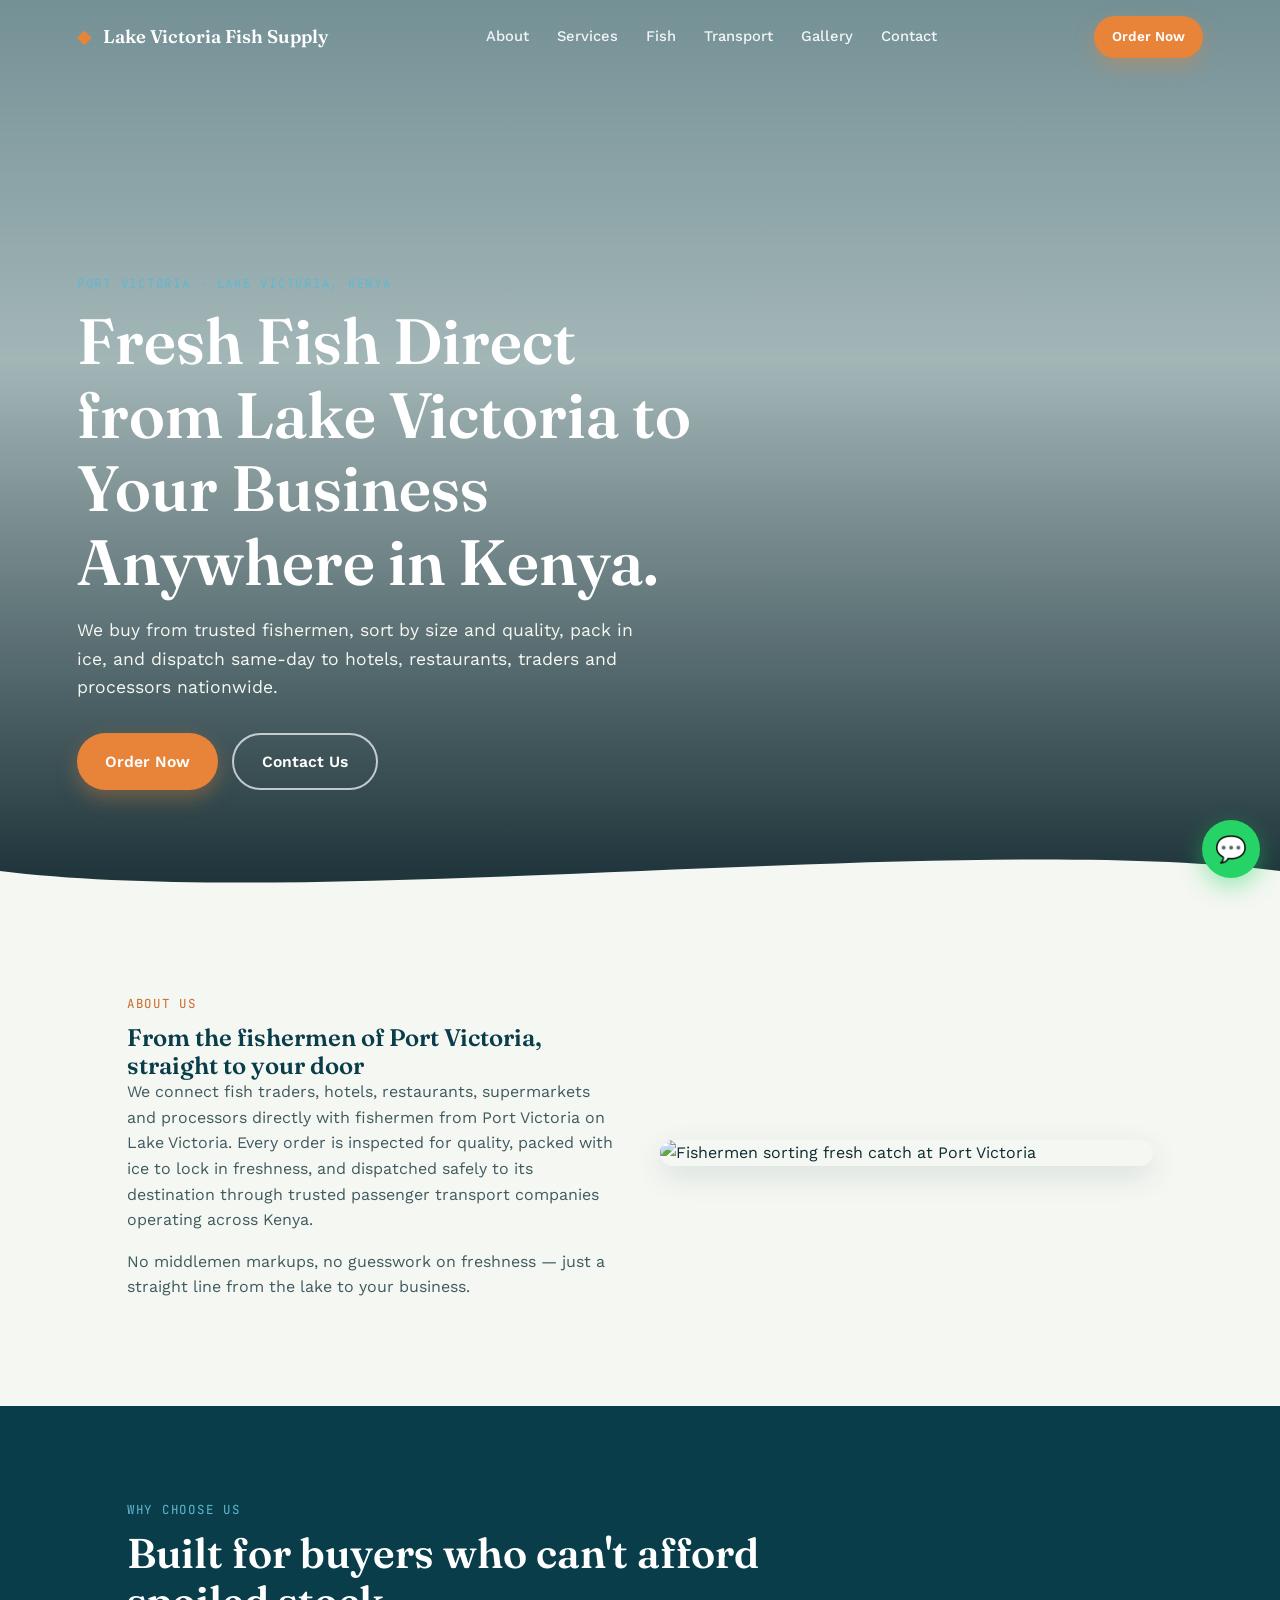
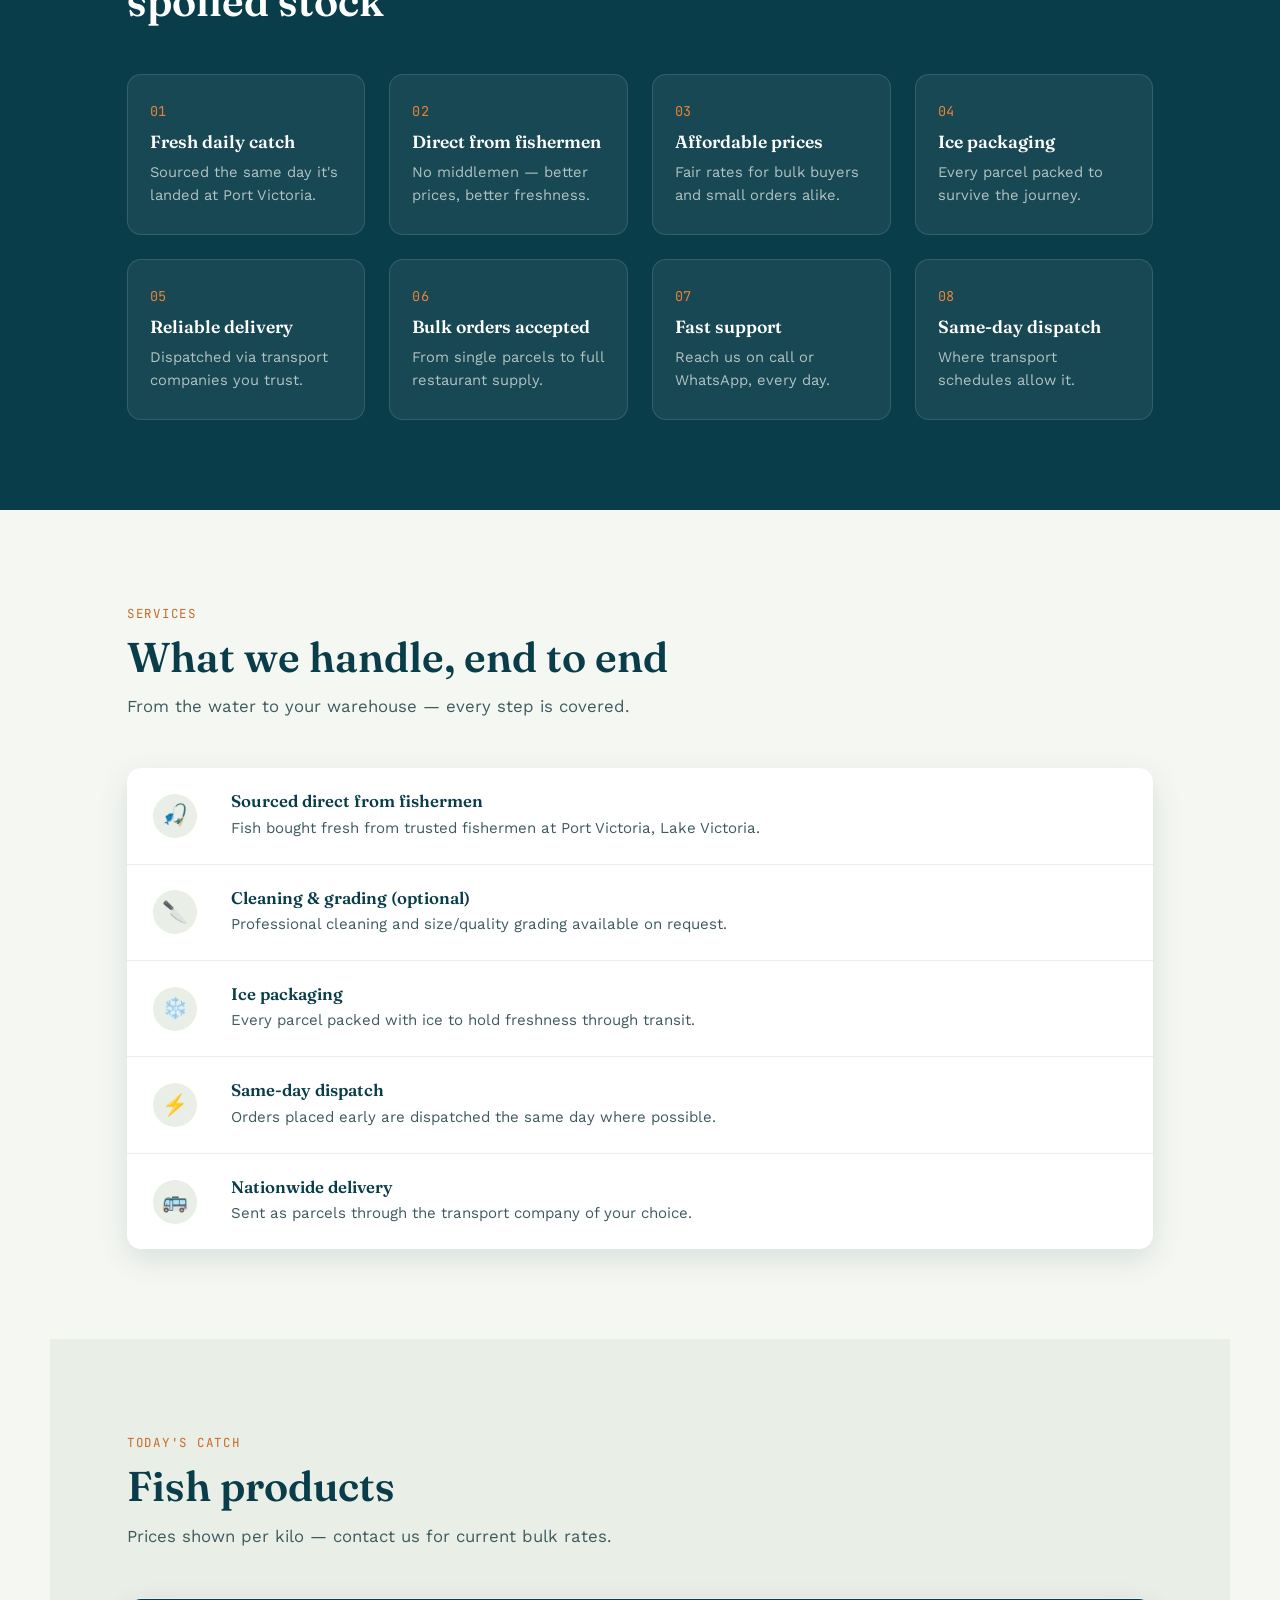
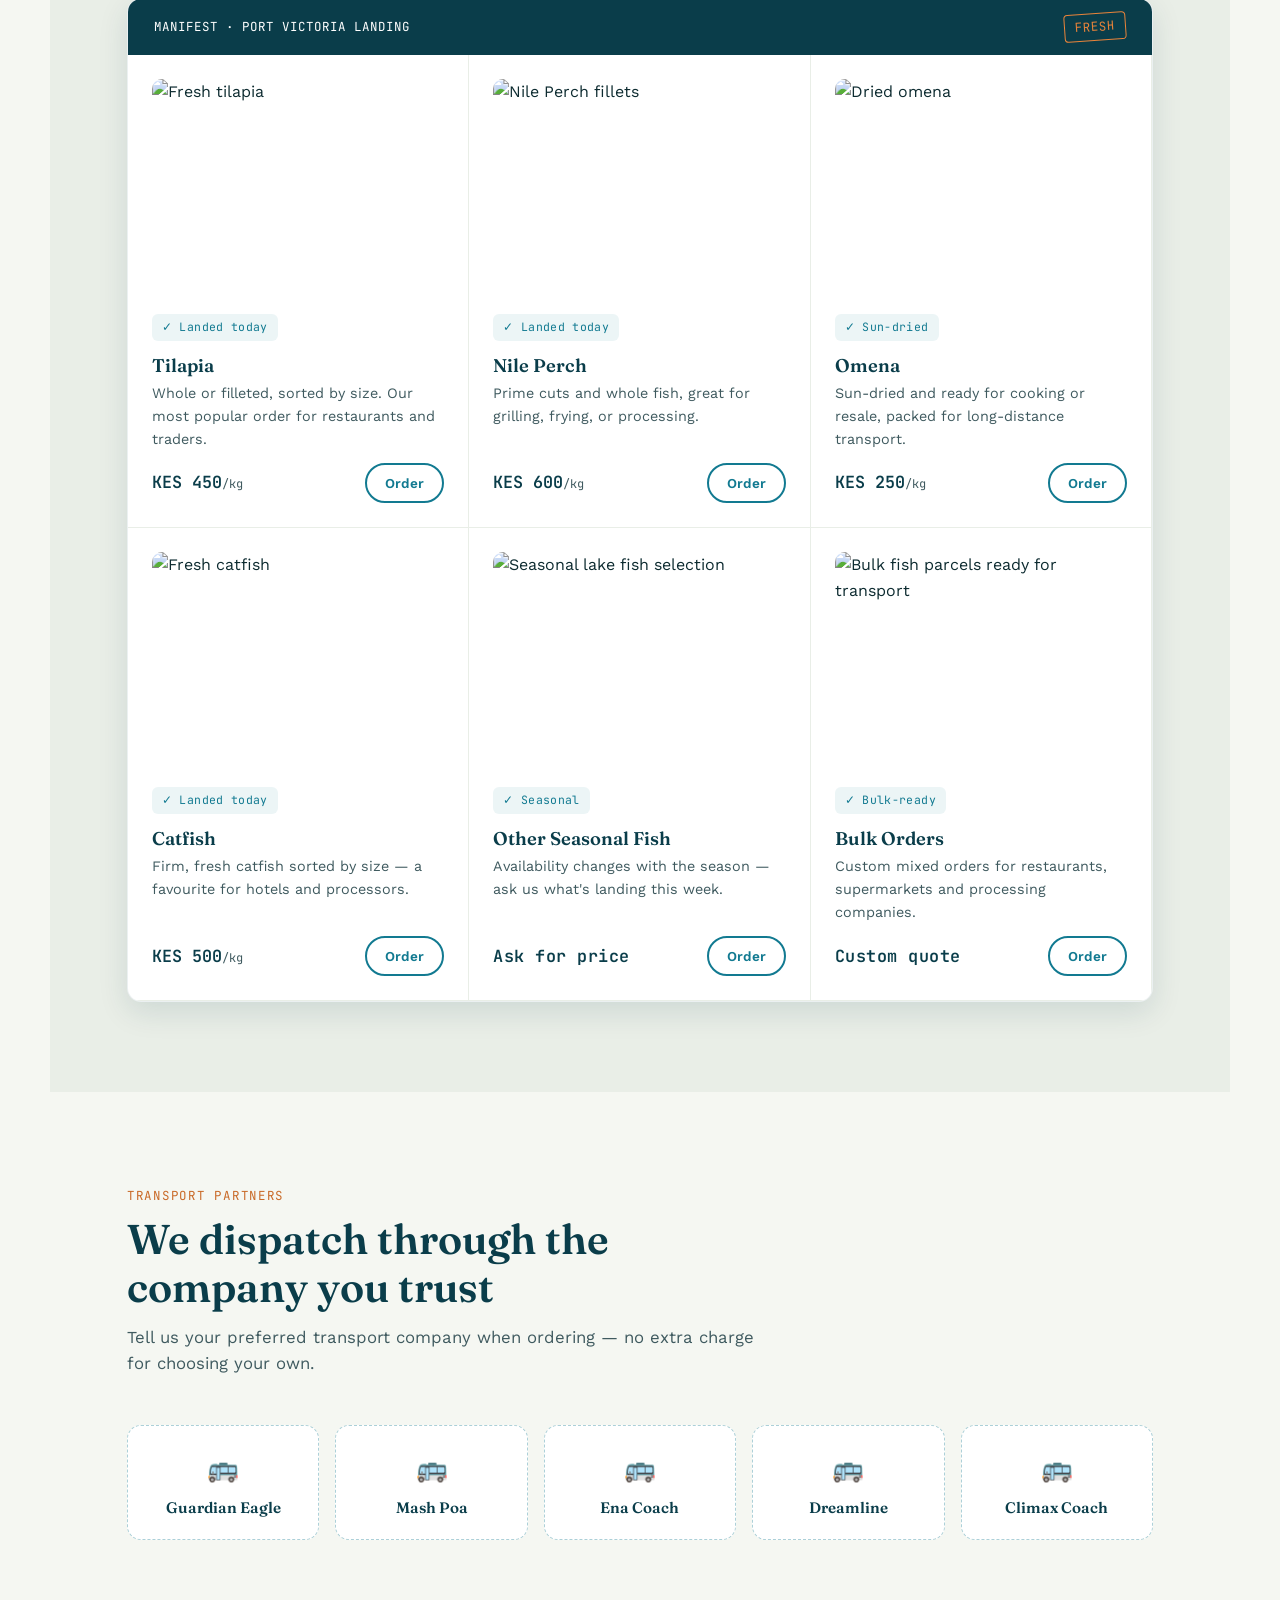
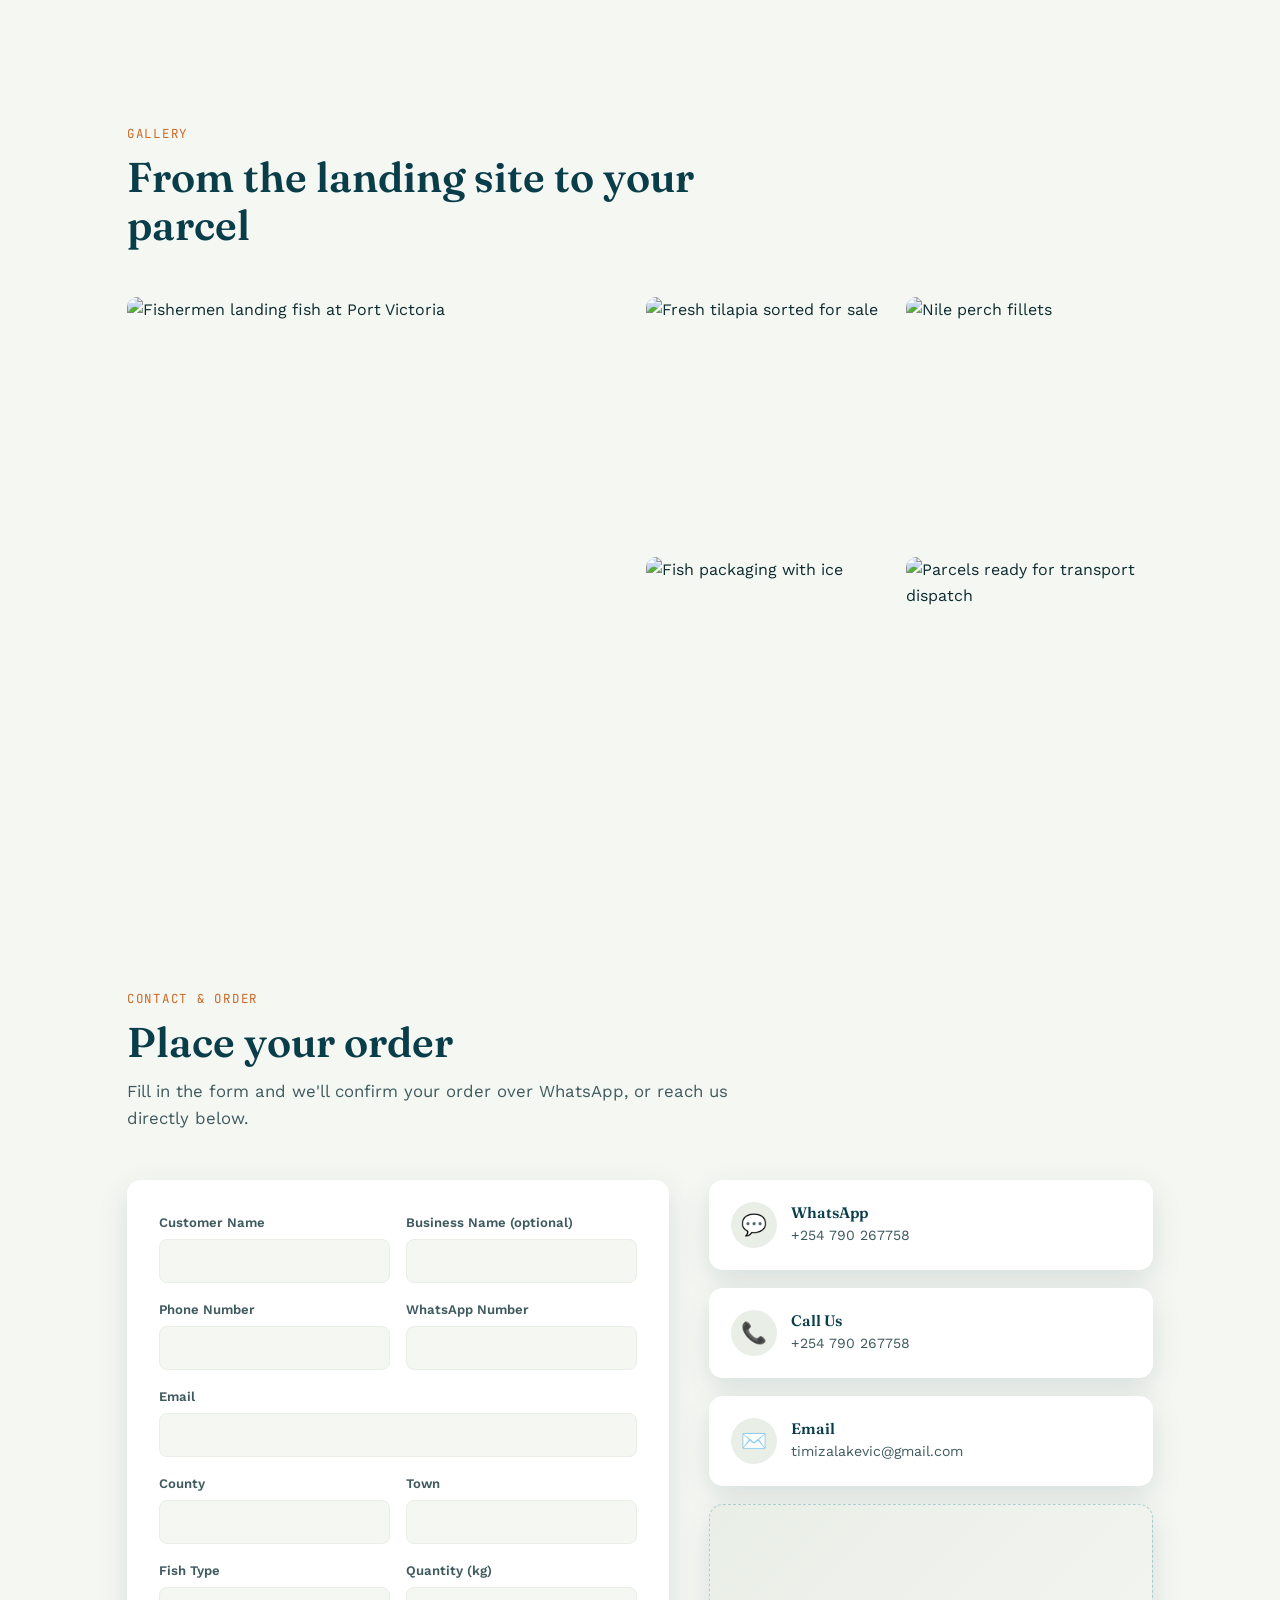
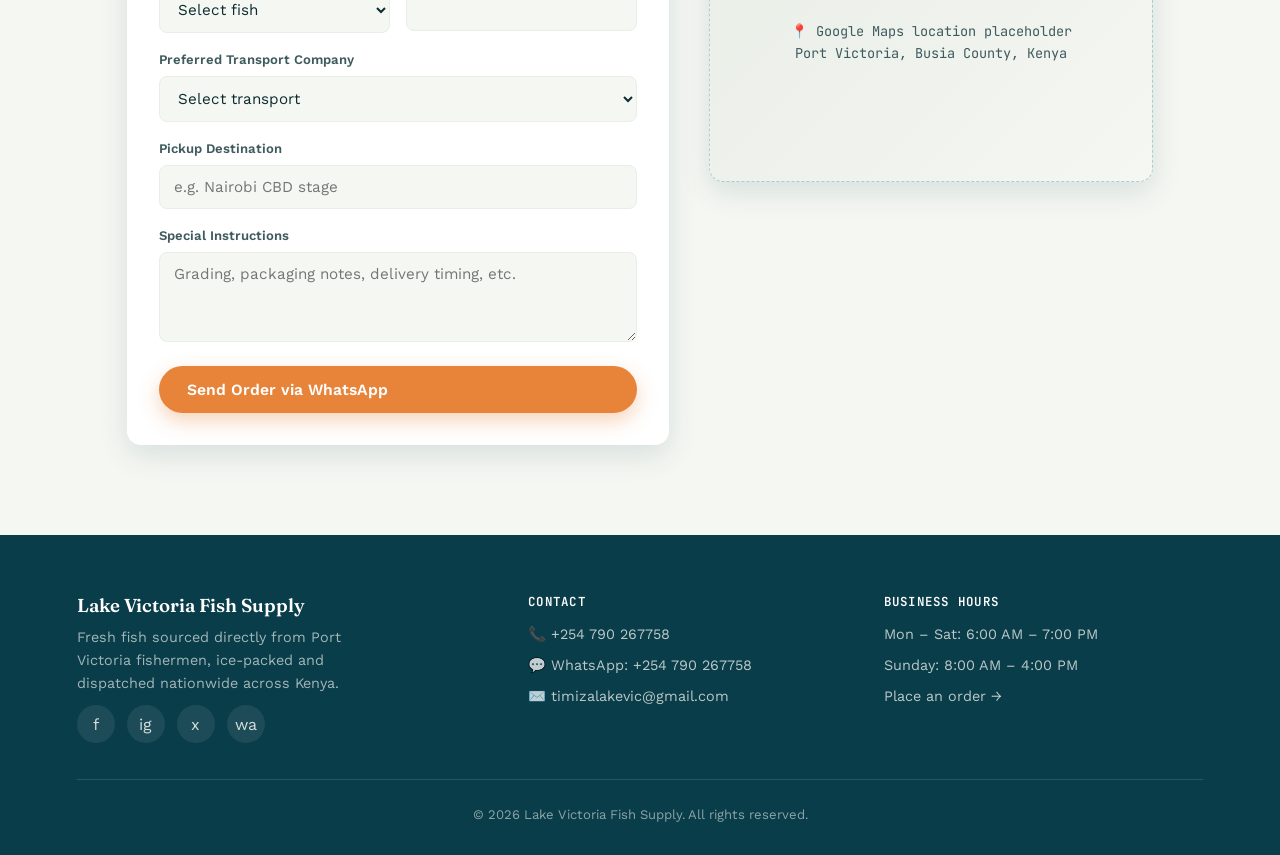
==== index.html @ f2a5a328 "Add files via upload" ====
<!DOCTYPE html>
<html lang="en">
<head>
<meta charset="UTF-8">
<meta name="viewport" content="width=device-width, initial-scale=1.0">
<title>Lake Victoria Fish Supply — Fresh Fish Delivered Nationwide, Kenya</title>
<meta name="description" content="Fresh fish sourced directly from fishermen in Port Victoria, Lake Victoria. Ice-packed and dispatched nationwide across Kenya for hotels, restaurants, traders and bulk buyers.">
<link rel="preconnect" href="https://fonts.googleapis.com">
<link href="https://fonts.googleapis.com/css2?family=Fraunces:opsz,wght@9..144,500;9..144,600;9..144,700&family=Work+Sans:wght@400;500;600&family=JetBrains+Mono:wght@400;500&display=swap" rel="stylesheet">
<link rel="stylesheet" href="style.css">
</head>
<body>

<!-- ================= NAV ================= -->
<nav class="nav">
  <a href="#home" class="nav-brand"><span class="dot">◆</span>&nbsp;Lake Victoria Fish Supply</a>
  <div class="nav-links">
    <a href="#about">About</a>
    <a href="#services">Services</a>
    <a href="#products">Fish</a>
    <a href="#transport">Transport</a>
    <a href="#gallery">Gallery</a>
    <a href="#contact">Contact</a>
  </div>
  <a href="#contact" class="btn btn-primary btn-sm nav-cta">Order Now</a>
  <button class="nav-toggle" aria-label="Open menu">☰</button>
</nav>

<div class="mobile-menu">
  <button class="close-btn" aria-label="Close menu">×</button>
  <a href="#about">About</a>
  <a href="#services">Services</a>
  <a href="#products">Fish</a>
  <a href="#transport">Transport</a>
  <a href="#gallery">Gallery</a>
  <a href="#contact">Contact</a>
</div>

<!-- ================= HERO ================= -->
<header class="hero" id="home">
  <div class="hero-bg"></div>
  <div class="hero-overlay"></div>
  <div class="hero-content">
    <span class="eyebrow">Port Victoria · Lake Victoria, Kenya</span>
    <h1>Fresh Fish Direct from Lake Victoria to Your Business Anywhere in Kenya.</h1>
    <p class="sub">We buy from trusted fishermen, sort by size and quality, pack in ice, and dispatch same-day to hotels, restaurants, traders and processors nationwide.</p>
    <div class="hero-actions">
      <a href="#contact" class="btn btn-primary">Order Now</a>
      <a href="#contact" class="btn btn-ghost">Contact Us</a>
    </div>
  </div>
  <div class="wave-divider">
    <svg viewBox="0 0 1200 60" preserveAspectRatio="none"><path d="M0,30 C300,70 900,-10 1200,30 L1200,60 L0,60 Z" fill="#f5f7f2"></path></svg>
  </div>
</header>

<!-- ================= ABOUT ================= -->
<section class="section reveal" id="about">
  <div class="about-grid">
    <div>
      <span class="eyebrow">About Us</span>
      <h2>From the fishermen of Port Victoria, straight to your door</h2>
      <div class="about-copy">
        <p>We connect fish traders, hotels, restaurants, supermarkets and processors directly with fishermen from Port Victoria on Lake Victoria. Every order is inspected for quality, packed with ice to lock in freshness, and dispatched safely to its destination through trusted passenger transport companies operating across Kenya.</p>
        <p>No middlemen markups, no guesswork on freshness — just a straight line from the lake to your business.</p>
      </div>
    </div>
    <img src="https://images.unsplash.com/photo-1516734212186-a967f81ad0d7?auto=format&fit=crop&w=900&q=70" alt="Fishermen sorting fresh catch at Port Victoria">
  </div>
</section>

<!-- ================= WHY CHOOSE US ================= -->
<section class="why-band">
  <div class="section reveal">
    <div class="section-head">
      <span class="eyebrow" style="color:#5fb8d1">Why Choose Us</span>
      <h2>Built for buyers who can't afford spoiled stock</h2>
    </div>
    <div class="why-grid">
      <div class="why-card"><span class="num mono">01</span><h3>Fresh daily catch</h3><p>Sourced the same day it's landed at Port Victoria.</p></div>
      <div class="why-card"><span class="num mono">02</span><h3>Direct from fishermen</h3><p>No middlemen — better prices, better freshness.</p></div>
      <div class="why-card"><span class="num mono">03</span><h3>Affordable prices</h3><p>Fair rates for bulk buyers and small orders alike.</p></div>
      <div class="why-card"><span class="num mono">04</span><h3>Ice packaging</h3><p>Every parcel packed to survive the journey.</p></div>
      <div class="why-card"><span class="num mono">05</span><h3>Reliable delivery</h3><p>Dispatched via transport companies you trust.</p></div>
      <div class="why-card"><span class="num mono">06</span><h3>Bulk orders accepted</h3><p>From single parcels to full restaurant supply.</p></div>
      <div class="why-card"><span class="num mono">07</span><h3>Fast support</h3><p>Reach us on call or WhatsApp, every day.</p></div>
      <div class="why-card"><span class="num mono">08</span><h3>Same-day dispatch</h3><p>Where transport schedules allow it.</p></div>
    </div>
  </div>
</section>

<!-- ================= SERVICES ================= -->
<section class="section reveal" id="services">
  <div class="section-head">
    <span class="eyebrow">Services</span>
    <h2>What we handle, end to end</h2>
    <p>From the water to your warehouse — every step is covered.</p>
  </div>
  <div class="services-list">
    <div class="service-row"><div class="icon">🎣</div><div><h3>Sourced direct from fishermen</h3><p>Fish bought fresh from trusted fishermen at Port Victoria, Lake Victoria.</p></div></div>
    <div class="service-row"><div class="icon">🔪</div><div><h3>Cleaning &amp; grading (optional)</h3><p>Professional cleaning and size/quality grading available on request.</p></div></div>
    <div class="service-row"><div class="icon">❄️</div><div><h3>Ice packaging</h3><p>Every parcel packed with ice to hold freshness through transit.</p></div></div>
    <div class="service-row"><div class="icon">⚡</div><div><h3>Same-day dispatch</h3><p>Orders placed early are dispatched the same day where possible.</p></div></div>
    <div class="service-row"><div class="icon">🚌</div><div><h3>Nationwide delivery</h3><p>Sent as parcels through the transport company of your choice.</p></div></div>
  </div>
</section>

<!-- ================= PRODUCTS / MANIFEST ================= -->
<section class="section manifest reveal" id="products">
  <div class="section-head">
    <span class="eyebrow">Today's Catch</span>
    <h2>Fish products</h2>
    <p>Prices shown per kilo — contact us for current bulk rates.</p>
  </div>
  <div class="manifest-board">
    <div class="manifest-strip">
      <span>Manifest · Port Victoria Landing</span>
      <span class="stamp">FRESH</span>
    </div>
    <div class="product-grid">

      <div class="product-card">
        <img class="thumb" src="https://images.unsplash.com/photo-1571550649041-b6dd97f95dd6?auto=format&fit=crop&w=500&q=70" alt="Fresh tilapia">
        <span class="fresh-tag mono">✓ Landed today</span>
        <h3>Tilapia</h3>
        <p class="desc">Whole or filleted, sorted by size. Our most popular order for restaurants and traders.</p>
        <div class="price-row">
          <span class="price">KES 450<span>/kg</span></span>
          <button class="btn btn-outline btn-sm" data-order="Tilapia">Order</button>
        </div>
      </div>

      <div class="product-card">
        <img class="thumb" src="https://images.unsplash.com/photo-1544943910-4c1dc44aab44?auto=format&fit=crop&w=500&q=70" alt="Nile Perch fillets">
        <span class="fresh-tag mono">✓ Landed today</span>
        <h3>Nile Perch</h3>
        <p class="desc">Prime cuts and whole fish, great for grilling, frying, or processing.</p>
        <div class="price-row">
          <span class="price">KES 600<span>/kg</span></span>
          <button class="btn btn-outline btn-sm" data-order="Nile Perch">Order</button>
        </div>
      </div>

      <div class="product-card">
        <img class="thumb" src="https://images.unsplash.com/photo-1524704796725-9fc3044a58b2?auto=format&fit=crop&w=500&q=70" alt="Dried omena">
        <span class="fresh-tag mono">✓ Sun-dried</span>
        <h3>Omena</h3>
        <p class="desc">Sun-dried and ready for cooking or resale, packed for long-distance transport.</p>
        <div class="price-row">
          <span class="price">KES 250<span>/kg</span></span>
          <button class="btn btn-outline btn-sm" data-order="Omena">Order</button>
        </div>
      </div>

      <div class="product-card">
        <img class="thumb" src="https://images.unsplash.com/photo-1544551763-46a013bb70d5?auto=format&fit=crop&w=500&q=70" alt="Fresh catfish">
        <span class="fresh-tag mono">✓ Landed today</span>
        <h3>Catfish</h3>
        <p class="desc">Firm, fresh catfish sorted by size — a favourite for hotels and processors.</p>
        <div class="price-row">
          <span class="price">KES 500<span>/kg</span></span>
          <button class="btn btn-outline btn-sm" data-order="Catfish">Order</button>
        </div>
      </div>

      <div class="product-card">
        <img class="thumb" src="https://images.unsplash.com/photo-1535140728325-a4d3707eee94?auto=format&fit=crop&w=500&q=70" alt="Seasonal lake fish selection">
        <span class="fresh-tag mono">✓ Seasonal</span>
        <h3>Other Seasonal Fish</h3>
        <p class="desc">Availability changes with the season — ask us what's landing this week.</p>
        <div class="price-row">
          <span class="price mono">Ask for price</span>
          <button class="btn btn-outline btn-sm" data-order="Seasonal Fish">Order</button>
        </div>
      </div>

      <div class="product-card">
        <img class="thumb" src="https://images.unsplash.com/photo-1519708227418-c8fd9a32b7a2?auto=format&fit=crop&w=500&q=70" alt="Bulk fish parcels ready for transport">
        <span class="fresh-tag mono">✓ Bulk-ready</span>
        <h3>Bulk Orders</h3>
        <p class="desc">Custom mixed orders for restaurants, supermarkets and processing companies.</p>
        <div class="price-row">
          <span class="price mono">Custom quote</span>
          <button class="btn btn-outline btn-sm" data-order="Bulk Order">Order</button>
        </div>
      </div>

    </div>
  </div>
</section>

<!-- ================= TRANSPORT PARTNERS ================= -->
<section class="section reveal" id="transport">
  <div class="section-head">
    <span class="eyebrow">Transport Partners</span>
    <h2>We dispatch through the company you trust</h2>
    <p>Tell us your preferred transport company when ordering — no extra charge for choosing your own.</p>
  </div>
  <div class="transport-grid">
    <div class="transport-card"><div class="icon">🚌</div><h4>Guardian Eagle</h4></div>
    <div class="transport-card"><div class="icon">🚌</div><h4>Mash Poa</h4></div>
    <div class="transport-card"><div class="icon">🚌</div><h4>Ena Coach</h4></div>
    <div class="transport-card"><div class="icon">🚌</div><h4>Dreamline</h4></div>
    <div class="transport-card"><div class="icon">🚌</div><h4>Climax Coach</h4></div>
  </div>
</section>

<!-- ================= GALLERY ================= -->
<section class="section reveal" id="gallery">
  <div class="section-head">
    <span class="eyebrow">Gallery</span>
    <h2>From the landing site to your parcel</h2>
  </div>
  <div class="gallery-grid">
    <a href="https://images.unsplash.com/photo-1516734212186-a967f81ad0d7?auto=format&fit=crop&w=1000&q=70" target="_blank" rel="noopener"><img src="https://images.unsplash.com/photo-1516734212186-a967f81ad0d7?auto=format&fit=crop&w=700&q=70" alt="Fishermen landing fish at Port Victoria"></a>
    <a href="https://images.unsplash.com/photo-1571550649041-b6dd97f95dd6?auto=format&fit=crop&w=700&q=70" target="_blank" rel="noopener"><img src="https://images.unsplash.com/photo-1571550649041-b6dd97f95dd6?auto=format&fit=crop&w=500&q=70" alt="Fresh tilapia sorted for sale"></a>
    <a href="https://images.unsplash.com/photo-1544943910-4c1dc44aab44?auto=format&fit=crop&w=700&q=70" target="_blank" rel="noopener"><img src="https://images.unsplash.com/photo-1544943910-4c1dc44aab44?auto=format&fit=crop&w=500&q=70" alt="Nile perch fillets"></a>
    <a href="https://images.unsplash.com/photo-1580554530778-ca36943938b2?auto=format&fit=crop&w=700&q=70" target="_blank" rel="noopener"><img src="https://images.unsplash.com/photo-1580554530778-ca36943938b2?auto=format&fit=crop&w=500&q=70" alt="Fish packaging with ice"></a>
    <a href="https://images.unsplash.com/photo-1519708227418-c8fd9a32b7a2?auto=format&fit=crop&w=700&q=70" target="_blank" rel="noopener"><img src="https://images.unsplash.com/photo-1519708227418-c8fd9a32b7a2?auto=format&fit=crop&w=500&q=70" alt="Parcels ready for transport dispatch"></a>
  </div>
</section>

<!-- ================= CONTACT & ORDER ================= -->
<section class="section reveal" id="contact">
  <div class="section-head">
    <span class="eyebrow">Contact &amp; Order</span>
    <h2>Place your order</h2>
    <p>Fill in the form and we'll confirm your order over WhatsApp, or reach us directly below.</p>
  </div>
  <div class="contact-wrap">

    <form class="order-form" id="orderForm">
      <div class="form-row two">
        <div><label for="customerName">Customer Name</label><input type="text" id="customerName" name="customerName" required></div>
        <div><label for="businessName">Business Name (optional)</label><input type="text" id="businessName" name="businessName"></div>
      </div>
      <div class="form-row two">
        <div><label for="phone">Phone Number</label><input type="tel" id="phone" name="phone" required></div>
        <div><label for="whatsapp">WhatsApp Number</label><input type="tel" id="whatsapp" name="whatsapp"></div>
      </div>
      <div><label for="email">Email</label><input type="email" id="email" name="email"></div>
      <div class="form-row two">
        <div><label for="county">County</label><input type="text" id="county" name="county" required></div>
        <div><label for="town">Town</label><input type="text" id="town" name="town" required></div>
      </div>
      <div class="form-row two">
        <div>
          <label for="fishType">Fish Type</label>
          <select id="fishType" name="fishType" required>
            <option value="">Select fish</option>
            <option>Tilapia</option>
            <option>Nile Perch</option>
            <option>Omena</option>
            <option>Catfish</option>
            <option>Seasonal Fish</option>
            <option>Bulk Order</option>
          </select>
        </div>
        <div><label for="quantity">Quantity (kg)</label><input type="number" id="quantity" name="quantity" min="1" required></div>
      </div>
      <div>
        <label for="transport">Preferred Transport Company</label>
        <select id="transport" name="transport">
          <option value="">Select transport</option>
          <option>Guardian Eagle</option>
          <option>Mash Poa</option>
          <option>Ena Coach</option>
          <option>Dreamline</option>
          <option>Climax Coach</option>
          <option>Other / I'll advise</option>
        </select>
      </div>
      <div><label for="pickup">Pickup Destination</label><input type="text" id="pickup" name="pickup" placeholder="e.g. Nairobi CBD stage"></div>
      <div><label for="instructions">Special Instructions</label><textarea id="instructions" name="instructions" placeholder="Grading, packaging notes, delivery timing, etc."></textarea></div>
      <button type="submit" class="btn btn-primary">Send Order via WhatsApp</button>
      <div class="form-msg" id="formMsg"></div>
    </form>

    <div class="contact-side">
      <a class="contact-card whatsapp" href="https://wa.me/254790267758" target="_blank" rel="noopener">
        <div class="icon">💬</div>
        <div><h4>WhatsApp</h4><p>+254 790 267758</p></div>
      </a>
      <a class="contact-card" href="tel:+254790267758">
        <div class="icon">📞</div>
        <div><h4>Call Us</h4><p>+254 790 267758</p></div>
      </a>
      <a class="contact-card" href="mailto:timizalakevic@gmail.com">
        <div class="icon">✉️</div>
        <div><h4>Email</h4><p>timizalakevic@gmail.com</p></div>
      </a>
      <div class="map-placeholder">
        📍 Google Maps location placeholder<br>Port Victoria, Busia County, Kenya
      </div>
    </div>

  </div>
</section>

<!-- ================= FOOTER ================= -->
<footer>
  <div class="footer-grid">
    <div class="footer-brand">
      <h3>Lake Victoria Fish Supply</h3>
      <p>Fresh fish sourced directly from Port Victoria fishermen, ice-packed and dispatched nationwide across Kenya.</p>
      <div class="social-row">
        <a href="#" aria-label="Facebook">f</a>
        <a href="#" aria-label="Instagram">ig</a>
        <a href="#" aria-label="Twitter/X">x</a>
        <a href="https://wa.me/254790267758" aria-label="WhatsApp">wa</a>
      </div>
    </div>
    <div class="footer-col">
      <h4>Contact</h4>
      <p>📞 +254 790 267758</p>
      <p>💬 WhatsApp: +254 790 267758</p>
      <p>✉️ timizalakevic@gmail.com</p>
    </div>
    <div class="footer-col">
      <h4>Business Hours</h4>
      <p>Mon – Sat: 6:00 AM – 7:00 PM</p>
      <p>Sunday: 8:00 AM – 4:00 PM</p>
      <a href="#contact">Place an order →</a>
    </div>
  </div>
  <div class="footer-bottom">
    &copy; 2026 Lake Victoria Fish Supply. All rights reserved.
  </div>
</footer>

<a class="fab-whatsapp" href="https://wa.me/254790267758" target="_blank" rel="noopener" aria-label="Chat on WhatsApp">💬</a>

<script src="script.js"></script>
</body>
</html>
---- style.css ----
/* ===========================================================
   Lake Victoria Fish Supply — stylesheet
   Palette:  --deep (lake depth) --lake (mid blue) --sky (reflection)
             --foam (page background) --catch (sunset/ice accent) --ink (text)
   Type:     Fraunces (display) / Work Sans (body) / JetBrains Mono (labels, prices, ledger)
=========================================================== */

:root {
  --deep: #0a3d4a;
  --lake: #127a91;
  --sky: #5fb8d1;
  --foam: #f5f7f2;
  --foam-dim: #e9eee7;
  --catch: #e8833a;
  --catch-dark: #c96a28;
  --ink: #0d2b30;
  --ink-soft: #3f5a5f;
  --white: #ffffff;
  --radius: 14px;
  --shadow: 0 10px 30px rgba(10, 61, 74, 0.12);
  --wave: "\007e";
}

* { margin: 0; padding: 0; box-sizing: border-box; }

html { scroll-behavior: smooth; }

@media (prefers-reduced-motion: reduce) {
  html { scroll-behavior: auto; }
  * { animation-duration: 0.001ms !important; animation-iteration-count: 1 !important; transition-duration: 0.001ms !important; }
}

body {
  font-family: 'Work Sans', sans-serif;
  color: var(--ink);
  background: var(--foam);
  line-height: 1.6;
  overflow-x: hidden;
}

h1, h2, h3, h4 {
  font-family: 'Fraunces', serif;
  font-weight: 600;
  color: var(--deep);
  line-height: 1.15;
}

a { color: inherit; text-decoration: none; }
ul { list-style: none; }
img { max-width: 100%; display: block; }
button { font-family: inherit; cursor: pointer; border: none; }

.mono {
  font-family: 'JetBrains Mono', monospace;
  letter-spacing: 0.03em;
}

.eyebrow {
  font-family: 'JetBrains Mono', monospace;
  font-size: 0.78rem;
  letter-spacing: 0.14em;
  text-transform: uppercase;
  color: var(--catch-dark);
  display: inline-block;
  margin-bottom: 10px;
}

.section {
  padding: 90px 6vw;
  max-width: 1180px;
  margin: 0 auto;
}

.section-head {
  max-width: 640px;
  margin-bottom: 48px;
}

.section-head h2 { font-size: clamp(1.8rem, 4vw, 2.6rem); }
.section-head p { color: var(--ink-soft); margin-top: 12px; font-size: 1.05rem; }

/* focus visibility */
a:focus-visible, button:focus-visible, input:focus-visible, textarea:focus-visible, select:focus-visible {
  outline: 3px solid var(--catch);
  outline-offset: 3px;
}

/* ---------- Buttons ---------- */
.btn {
  display: inline-flex;
  align-items: center;
  gap: 8px;
  padding: 14px 28px;
  border-radius: 999px;
  font-weight: 600;
  font-size: 0.98rem;
  transition: transform 0.2s ease, box-shadow 0.2s ease;
}
.btn:hover { transform: translateY(-2px); }

.btn-primary {
  background: var(--catch);
  color: var(--white);
  box-shadow: 0 8px 20px rgba(232, 131, 58, 0.35);
}
.btn-primary:hover { background: var(--catch-dark); }

.btn-ghost {
  background: transparent;
  color: var(--white);
  border: 2px solid rgba(255,255,255,0.7);
}
.btn-ghost:hover { background: rgba(255,255,255,0.12); }

.btn-outline {
  background: transparent;
  color: var(--lake);
  border: 2px solid var(--lake);
}
.btn-outline:hover { background: var(--lake); color: var(--white); }

.btn-sm { padding: 10px 18px; font-size: 0.85rem; }

/* ---------- Nav ---------- */
.nav {
  position: fixed;
  top: 0; left: 0; right: 0;
  z-index: 100;
  display: flex;
  align-items: center;
  justify-content: space-between;
  padding: 16px 6vw;
  background: rgba(10, 61, 74, 0.0);
  backdrop-filter: blur(0px);
  transition: background 0.35s ease, backdrop-filter 0.35s ease, box-shadow 0.35s ease, padding 0.35s ease;
}
.nav.scrolled {
  background: rgba(10, 61, 74, 0.92);
  backdrop-filter: blur(10px);
  box-shadow: 0 4px 20px rgba(0,0,0,0.15);
  padding: 10px 6vw;
}
.nav-brand {
  font-family: 'Fraunces', serif;
  font-weight: 600;
  color: var(--white);
  font-size: 1.15rem;
  display: flex;
  align-items: center;
  gap: 8px;
}
.nav-brand .dot { color: var(--catch); }
.nav-links {
  display: none;
  gap: 28px;
  align-items: center;
}
.nav-links a {
  color: var(--white);
  font-size: 0.92rem;
  font-weight: 500;
  opacity: 0.9;
}
.nav-links a:hover { opacity: 1; color: var(--catch); }
.nav-cta { display: none; }
.nav-toggle {
  background: none;
  color: var(--white);
  font-size: 1.6rem;
  line-height: 1;
  display: block;
}
@media (min-width: 900px) {
  .nav-links { display: flex; }
  .nav-cta { display: inline-flex; }
  .nav-toggle { display: none; }
}

.mobile-menu {
  position: fixed;
  inset: 0;
  background: var(--deep);
  z-index: 99;
  display: flex;
  flex-direction: column;
  align-items: center;
  justify-content: center;
  gap: 28px;
  transform: translateY(-100%);
  transition: transform 0.35s ease;
}
.mobile-menu.open { transform: translateY(0); }
.mobile-menu a { color: var(--white); font-size: 1.4rem; font-family: 'Fraunces', serif; }
.mobile-menu .close-btn {
  position: absolute;
  top: 20px; right: 6vw;
  background: none; color: var(--white); font-size: 2rem;
}

/* ---------- Hero ---------- */
.hero {
  position: relative;
  min-height: 100svh;
  display: flex;
  align-items: flex-end;
  color: var(--white);
  overflow: hidden;
}
.hero-bg {
  position: absolute; inset: 0;
  background-image: url('https://images.unsplash.com/photo-1544943910-4c1dc44aab44?auto=format&fit=crop&w=1600&q=70');
  background-size: cover;
  background-position: center 65%;
  transform: scale(1.06);
  animation: heroZoom 18s ease-out forwards;
}
@keyframes heroZoom { to { transform: scale(1); } }
.hero-overlay {
  position: absolute; inset: 0;
  background: linear-gradient(180deg, rgba(10,61,74,0.55) 0%, rgba(10,61,74,0.35) 40%, rgba(6,30,37,0.92) 100%);
}
.hero-content {
  position: relative;
  z-index: 2;
  padding: 0 6vw 110px;
  max-width: 780px;
}
.hero-content .eyebrow { color: var(--sky); }
.hero-content h1 {
  color: var(--white);
  font-size: clamp(2.3rem, 6vw, 4rem);
  margin-bottom: 18px;
  opacity: 0;
  animation: riseIn 0.9s ease 0.15s forwards;
}
.hero-content .sub {
  font-size: 1.1rem;
  max-width: 560px;
  opacity: 0;
  color: var(--foam);
  animation: riseIn 0.9s ease 0.35s forwards;
  margin-bottom: 32px;
}
.hero-actions { display: flex; flex-wrap: wrap; gap: 14px; opacity: 0; animation: riseIn 0.9s ease 0.55s forwards; }
@keyframes riseIn { from { opacity: 0; transform: translateY(16px); } to { opacity: 1; transform: translateY(0); } }

.wave-divider {
  position: absolute;
  bottom: -1px; left: 0; width: 100%;
  line-height: 0;
  z-index: 3;
}
.wave-divider svg { width: 100%; height: 60px; display: block; }

/* ---------- About ---------- */
.about-grid {
  display: grid;
  gap: 40px;
}
@media (min-width: 850px) {
  .about-grid { grid-template-columns: 1fr 1fr; align-items: center; }
}
.about-grid img { border-radius: var(--radius); box-shadow: var(--shadow); }
.about-copy p { color: var(--ink-soft); margin-bottom: 16px; }

/* ---------- Why choose us ---------- */
.why-band { background: var(--deep); color: var(--white); }
.why-band .section-head h2 { color: var(--white); }
.why-band .section-head p { color: rgba(245,247,242,0.75); }
.why-grid {
  display: grid;
  grid-template-columns: repeat(auto-fit, minmax(200px, 1fr));
  gap: 24px;
}
.why-card {
  background: rgba(255,255,255,0.06);
  border: 1px solid rgba(255,255,255,0.12);
  border-radius: var(--radius);
  padding: 26px 22px;
  transition: transform 0.25s ease, background 0.25s ease;
}
.why-card:hover { transform: translateY(-6px); background: rgba(255,255,255,0.1); }
.why-card .num {
  font-family: 'JetBrains Mono', monospace;
  color: var(--catch);
  font-size: 0.85rem;
  margin-bottom: 10px;
  display: block;
}
.why-card h3 { color: var(--white); font-size: 1.1rem; margin-bottom: 8px; }
.why-card p { color: rgba(245,247,242,0.7); font-size: 0.92rem; }

/* ---------- Services ---------- */
.services-list {
  display: grid;
  gap: 1px;
  background: var(--foam-dim);
  border-radius: var(--radius);
  overflow: hidden;
  box-shadow: var(--shadow);
}
.service-row {
  background: var(--white);
  display: grid;
  grid-template-columns: 60px 1fr;
  gap: 18px;
  padding: 24px 26px;
  align-items: center;
}
.service-row .icon {
  width: 44px; height: 44px;
  border-radius: 50%;
  background: var(--foam-dim);
  display: flex; align-items: center; justify-content: center;
  color: var(--lake);
  font-size: 1.3rem;
}
.service-row h3 { font-size: 1.05rem; margin-bottom: 4px; }
.service-row p { color: var(--ink-soft); font-size: 0.94rem; }

/* ---------- Manifest / product cards (signature element) ---------- */
.manifest {
  background: var(--foam-dim);
}
.manifest-board {
  background: var(--white);
  border-radius: var(--radius);
  box-shadow: var(--shadow);
  padding: 0;
  overflow: hidden;
  border: 1px solid rgba(10,61,74,0.08);
}
.manifest-strip {
  background: var(--deep);
  color: var(--white);
  padding: 14px 26px;
  display: flex;
  justify-content: space-between;
  align-items: center;
  font-family: 'JetBrains Mono', monospace;
  font-size: 0.78rem;
  letter-spacing: 0.08em;
  text-transform: uppercase;
}
.manifest-strip .stamp {
  color: var(--catch);
  border: 1.5px solid var(--catch);
  padding: 3px 10px;
  border-radius: 4px;
  transform: rotate(-4deg);
}
.product-grid {
  display: grid;
  grid-template-columns: 1fr;
  gap: 0;
}
@media (min-width: 640px) {
  .product-grid { grid-template-columns: 1fr 1fr; }
}
@media (min-width: 980px) {
  .product-grid { grid-template-columns: repeat(3, 1fr); }
}
.product-card {
  border-right: 1px solid var(--foam-dim);
  border-bottom: 1px solid var(--foam-dim);
  padding: 24px;
  display: flex;
  flex-direction: column;
  transition: background 0.2s ease;
}
.product-card:hover { background: var(--foam); }
.product-card .thumb {
  width: 100%;
  aspect-ratio: 4/3;
  object-fit: cover;
  border-radius: 10px;
  margin-bottom: 16px;
}
.product-card h3 { font-size: 1.15rem; margin-bottom: 6px; }
.product-card .desc { color: var(--ink-soft); font-size: 0.9rem; margin-bottom: 12px; flex-grow: 1; }
.product-card .fresh-tag {
  font-family: 'JetBrains Mono', monospace;
  font-size: 0.72rem;
  color: var(--lake);
  background: rgba(18,122,145,0.08);
  padding: 4px 10px;
  border-radius: 6px;
  display: inline-block;
  margin-bottom: 14px;
  width: fit-content;
}
.product-card .price-row {
  display: flex;
  justify-content: space-between;
  align-items: center;
  margin-top: auto;
}
.product-card .price {
  font-family: 'JetBrains Mono', monospace;
  font-size: 1.05rem;
  color: var(--deep);
  font-weight: 600;
}
.product-card .price span { font-size: 0.75rem; color: var(--ink-soft); font-weight: 400; }

/* ---------- Transport partners ---------- */
.transport-grid {
  display: grid;
  grid-template-columns: repeat(auto-fit, minmax(150px, 1fr));
  gap: 16px;
}
.transport-card {
  background: var(--white);
  border: 1.5px dashed rgba(18,122,145,0.35);
  border-radius: var(--radius);
  padding: 22px 16px;
  text-align: center;
  transition: border-color 0.2s ease, transform 0.2s ease;
}
.transport-card:hover { border-color: var(--catch); transform: translateY(-4px); }
.transport-card .icon { font-size: 1.6rem; margin-bottom: 10px; }
.transport-card h4 { font-size: 0.95rem; }

/* ---------- Gallery ---------- */
.gallery-grid {
  display: grid;
  grid-template-columns: repeat(2, 1fr);
  gap: 12px;
}
@media (min-width: 700px) {
  .gallery-grid { grid-template-columns: repeat(4, 1fr); }
  .gallery-grid a:nth-child(1) { grid-column: span 2; grid-row: span 2; }
}
.gallery-grid a { border-radius: 10px; overflow: hidden; display: block; }
.gallery-grid img {
  width: 100%; height: 100%; object-fit: cover;
  aspect-ratio: 1/1;
  transition: transform 0.4s ease;
}
.gallery-grid a:nth-child(1) img { aspect-ratio: auto; height: 100%; }
.gallery-grid a:hover img { transform: scale(1.08); }

/* ---------- Contact / order form ---------- */
.contact-wrap {
  display: grid;
  gap: 40px;
}
@media (min-width: 950px) {
  .contact-wrap { grid-template-columns: 1.1fr 0.9fr; }
}
.order-form {
  background: var(--white);
  border-radius: var(--radius);
  box-shadow: var(--shadow);
  padding: 32px;
  display: grid;
  gap: 16px;
}
.form-row { display: grid; gap: 16px; }
@media (min-width: 560px) {
  .form-row.two { grid-template-columns: 1fr 1fr; }
}
label {
  font-size: 0.82rem;
  font-weight: 600;
  color: var(--ink-soft);
  margin-bottom: 6px;
  display: block;
}
input, select, textarea {
  width: 100%;
  padding: 12px 14px;
  border: 1.5px solid var(--foam-dim);
  border-radius: 8px;
  font-family: inherit;
  font-size: 0.95rem;
  background: var(--foam);
  color: var(--ink);
  transition: border-color 0.2s ease;
}
input:focus, select:focus, textarea:focus { border-color: var(--lake); outline: none; }
textarea { resize: vertical; min-height: 90px; }

.form-msg {
  margin-top: 10px;
  font-size: 0.9rem;
  padding: 12px 14px;
  border-radius: 8px;
  display: none;
}
.form-msg.show { display: block; }
.form-msg.success { background: rgba(18,122,145,0.1); color: var(--deep); }

.contact-side { display: flex; flex-direction: column; gap: 18px; }
.contact-card {
  background: var(--white);
  border-radius: var(--radius);
  box-shadow: var(--shadow);
  padding: 22px;
  display: flex;
  align-items: center;
  gap: 14px;
}
.contact-card .icon {
  width: 46px; height: 46px;
  border-radius: 50%;
  background: var(--foam-dim);
  display: flex; align-items: center; justify-content: center;
  font-size: 1.3rem;
  color: var(--lake);
  flex-shrink: 0;
}
.contact-card h4 { font-size: 0.95rem; margin-bottom: 2px; }
.contact-card p { font-size: 0.88rem; color: var(--ink-soft); }
.contact-card.whatsapp .icon { color: #25D366; }

.map-placeholder {
  border-radius: var(--radius);
  overflow: hidden;
  box-shadow: var(--shadow);
  aspect-ratio: 16/10;
  background: linear-gradient(135deg, var(--foam-dim), var(--foam));
  display: flex;
  align-items: center;
  justify-content: center;
  color: var(--ink-soft);
  font-family: 'JetBrains Mono', monospace;
  font-size: 0.85rem;
  text-align: center;
  padding: 20px;
  border: 1.5px dashed rgba(18,122,145,0.3);
}

/* Floating WhatsApp button */
.fab-whatsapp {
  position: fixed;
  bottom: 22px; right: 20px;
  z-index: 90;
  width: 58px; height: 58px;
  border-radius: 50%;
  background: #25D366;
  color: var(--white);
  display: flex; align-items: center; justify-content: center;
  font-size: 1.6rem;
  box-shadow: 0 8px 24px rgba(37,211,102,0.45);
  transition: transform 0.2s ease;
}
.fab-whatsapp:hover { transform: scale(1.08); }

/* ---------- Footer ---------- */
footer {
  background: var(--deep);
  color: rgba(245,247,242,0.85);
  padding: 60px 6vw 30px;
}
.footer-grid {
  max-width: 1180px;
  margin: 0 auto;
  display: grid;
  gap: 36px;
  grid-template-columns: 1fr;
  padding-bottom: 36px;
  border-bottom: 1px solid rgba(255,255,255,0.12);
}
@media (min-width: 800px) {
  .footer-grid { grid-template-columns: 1.3fr 1fr 1fr; }
}
.footer-brand h3 { color: var(--white); margin-bottom: 10px; }
.footer-brand p { font-size: 0.9rem; color: rgba(245,247,242,0.65); max-width: 320px; }
.footer-col h4 {
  color: var(--white);
  font-family: 'JetBrains Mono', monospace;
  font-size: 0.78rem;
  letter-spacing: 0.1em;
  text-transform: uppercase;
  margin-bottom: 14px;
}
.footer-col p, .footer-col a {
  font-size: 0.9rem;
  color: rgba(245,247,242,0.75);
  display: block;
  margin-bottom: 8px;
}
.footer-col a:hover { color: var(--catch); }
.social-row { display: flex; gap: 12px; margin-top: 10px; }
.social-row a {
  width: 38px; height: 38px;
  border-radius: 50%;
  background: rgba(255,255,255,0.08);
  display: flex; align-items: center; justify-content: center;
  font-size: 1rem;
}
.social-row a:hover { background: var(--catch); }
.footer-bottom {
  max-width: 1180px;
  margin: 0 auto;
  padding-top: 24px;
  font-size: 0.82rem;
  color: rgba(245,247,242,0.55);
  text-align: center;
}

/* Scroll reveal */
.reveal {
  opacity: 0;
  transform: translateY(24px);
  transition: opacity 0.7s ease, transform 0.7s ease;
}
.reveal.visible { opacity: 1; transform: translateY(0); }
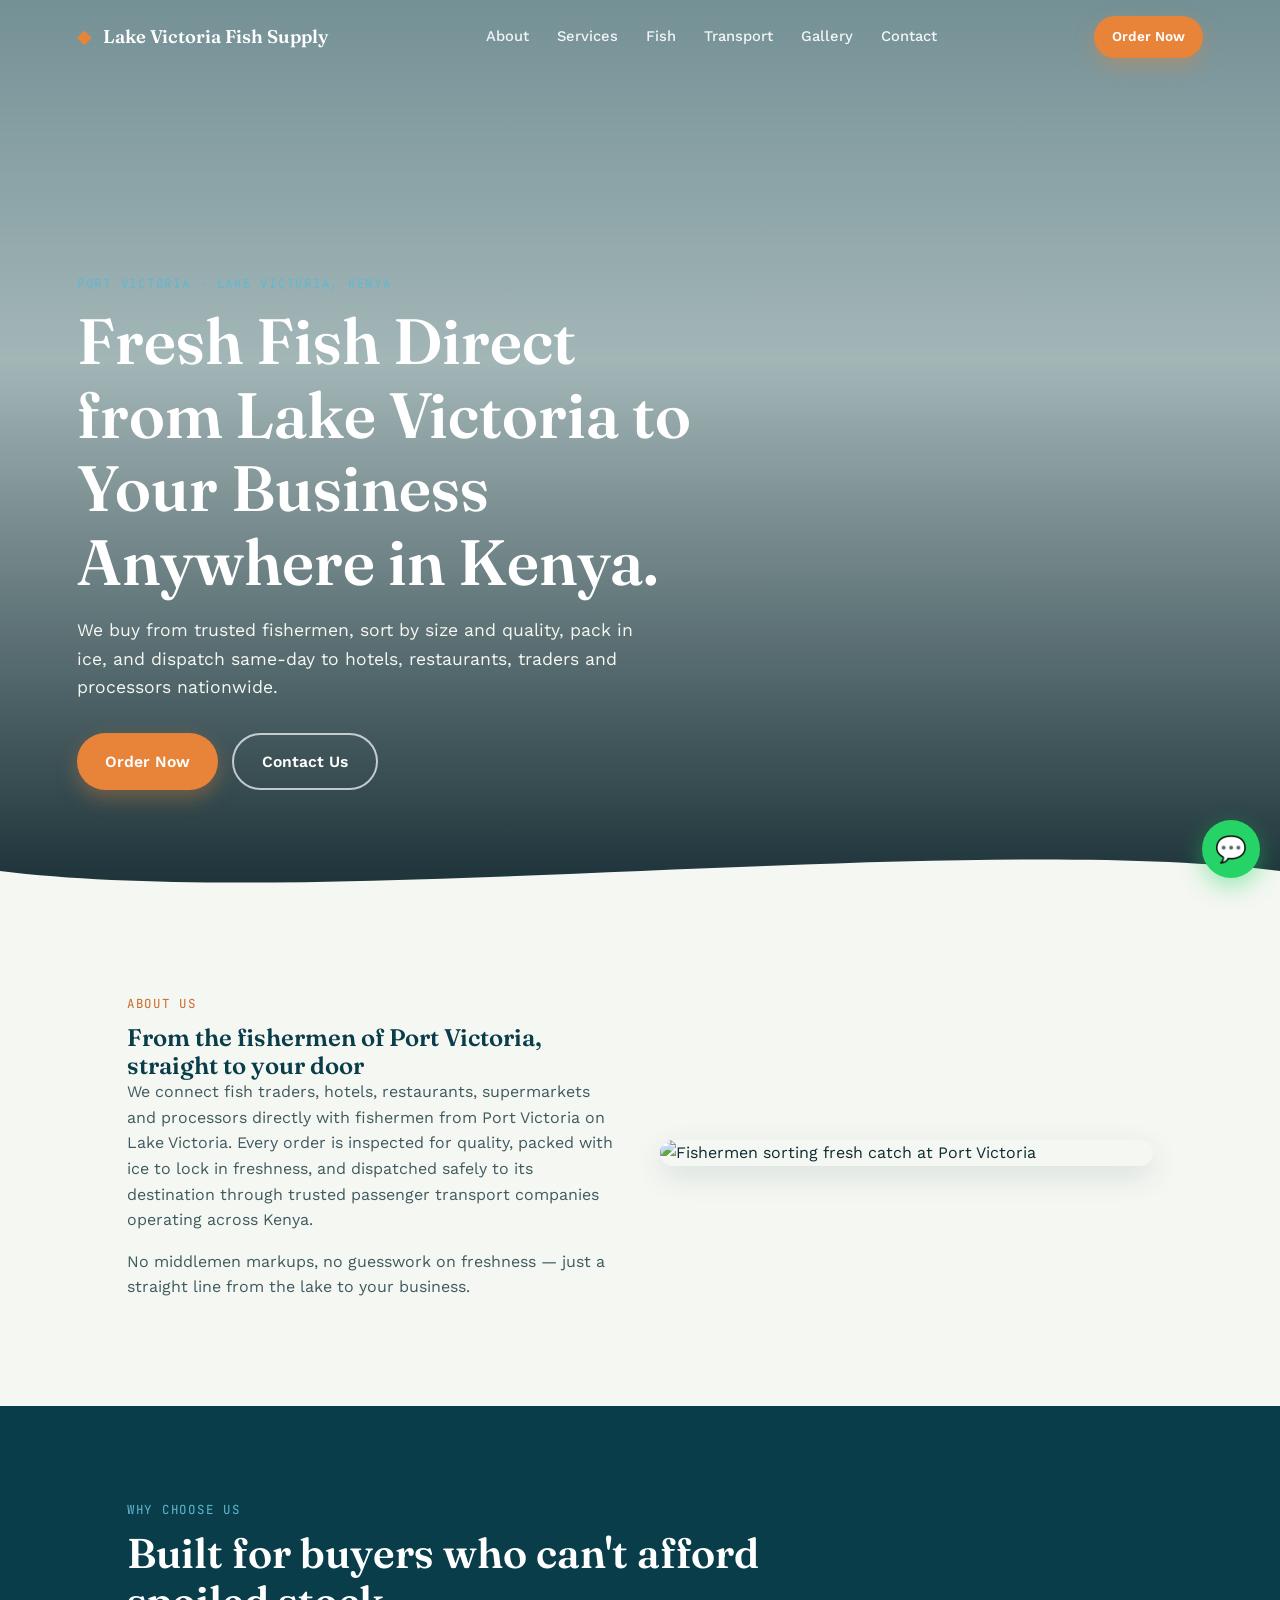
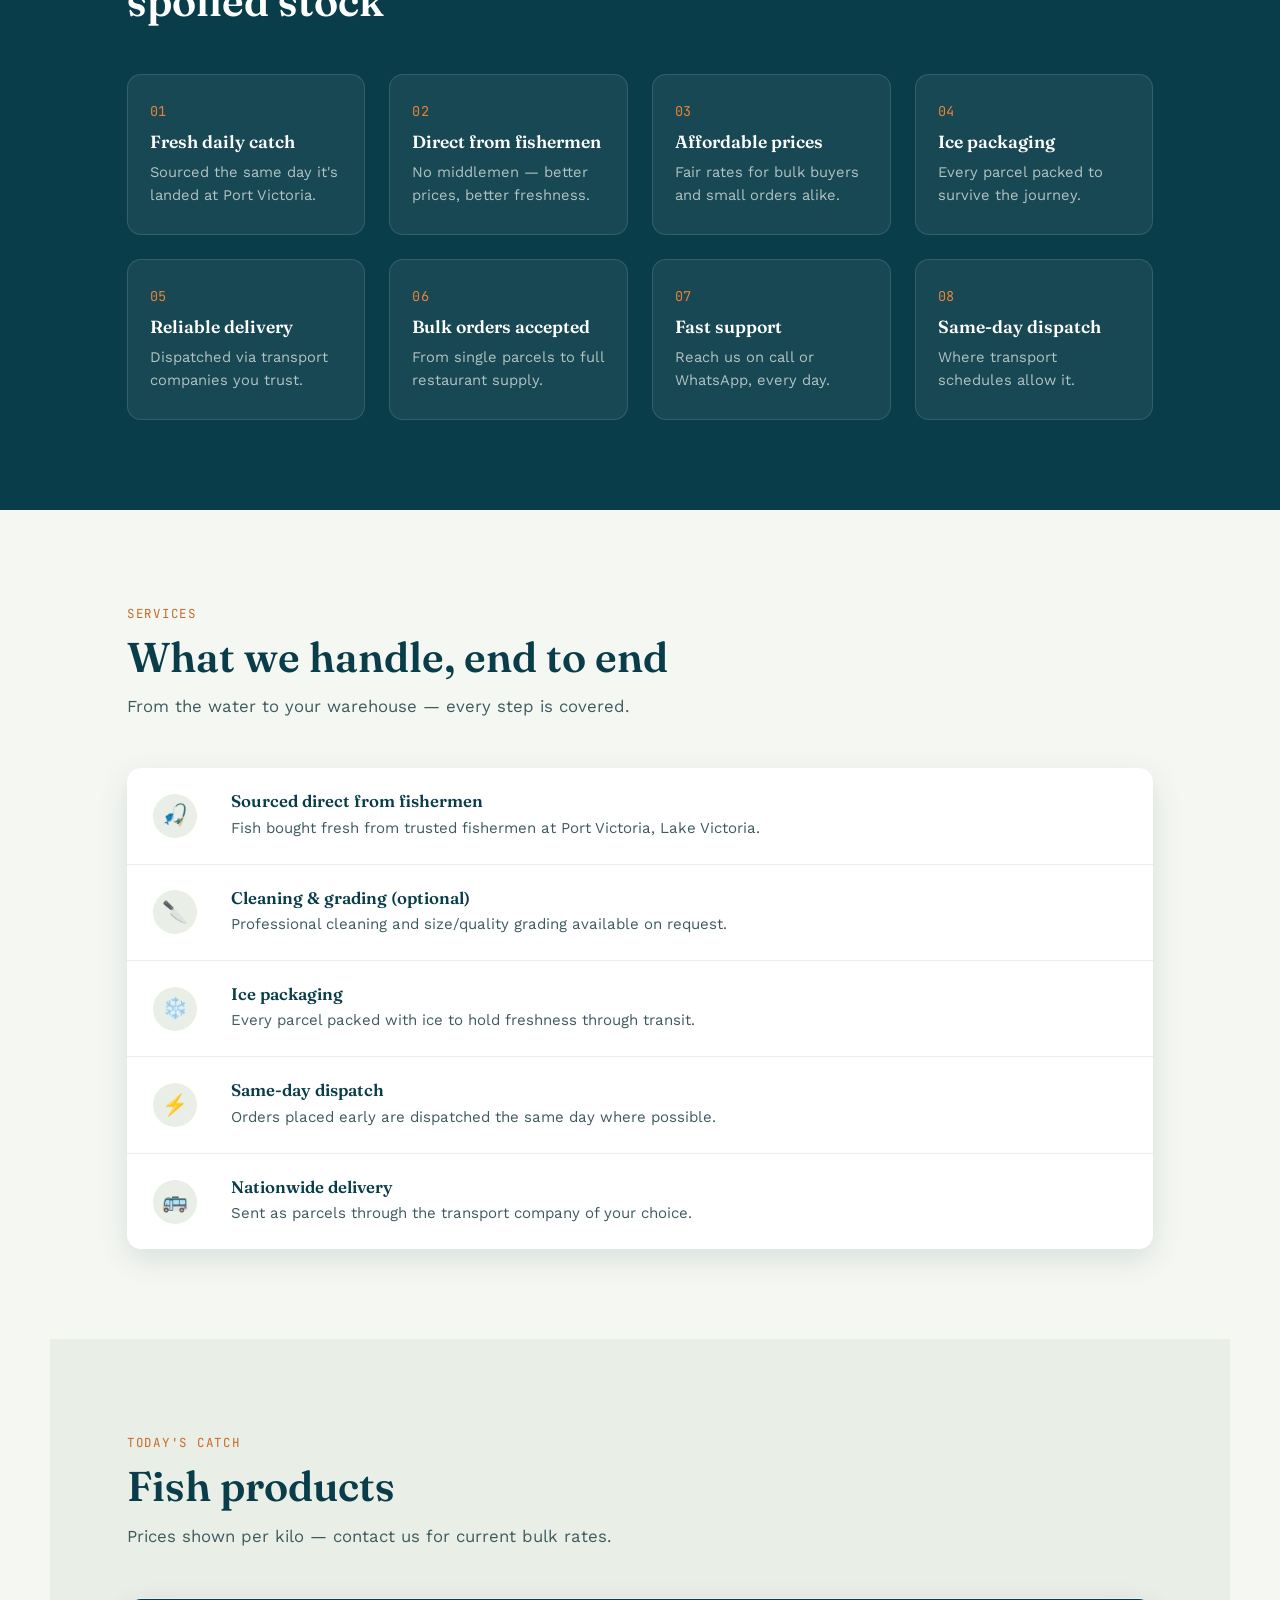
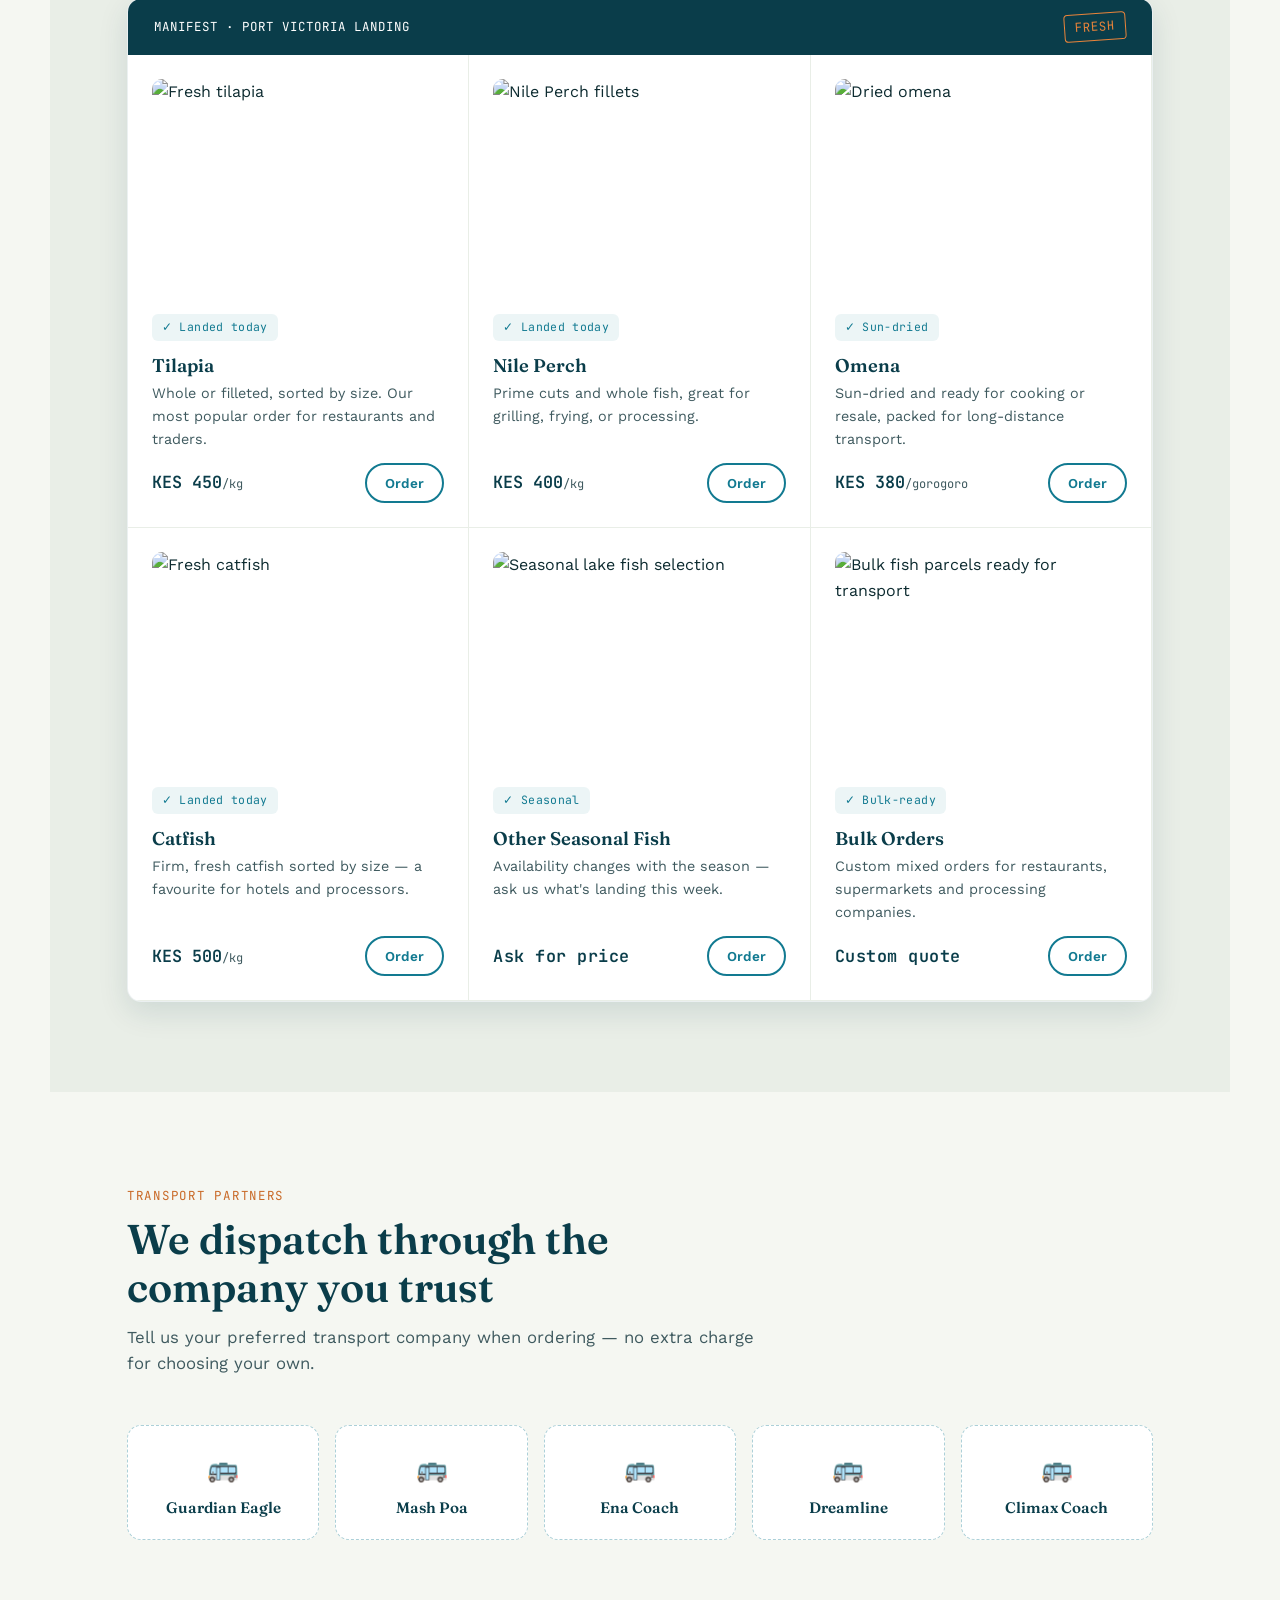
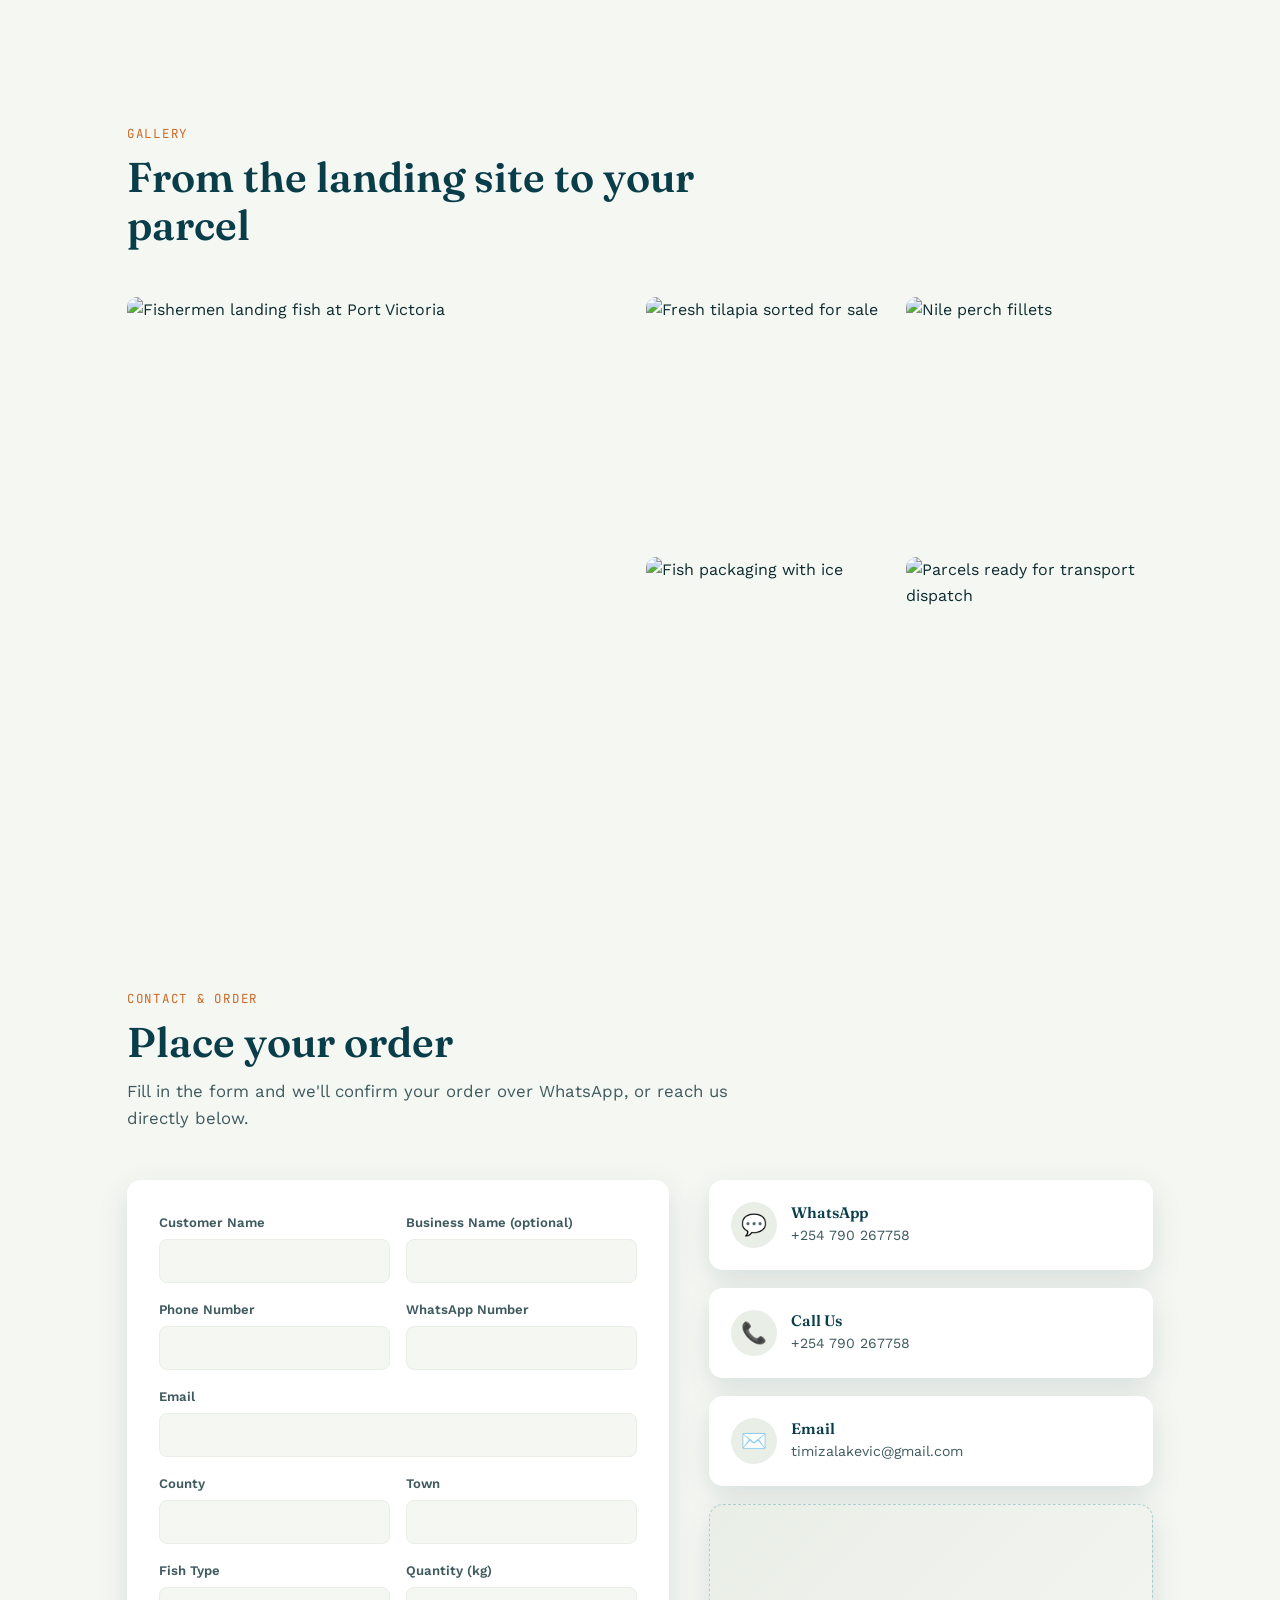
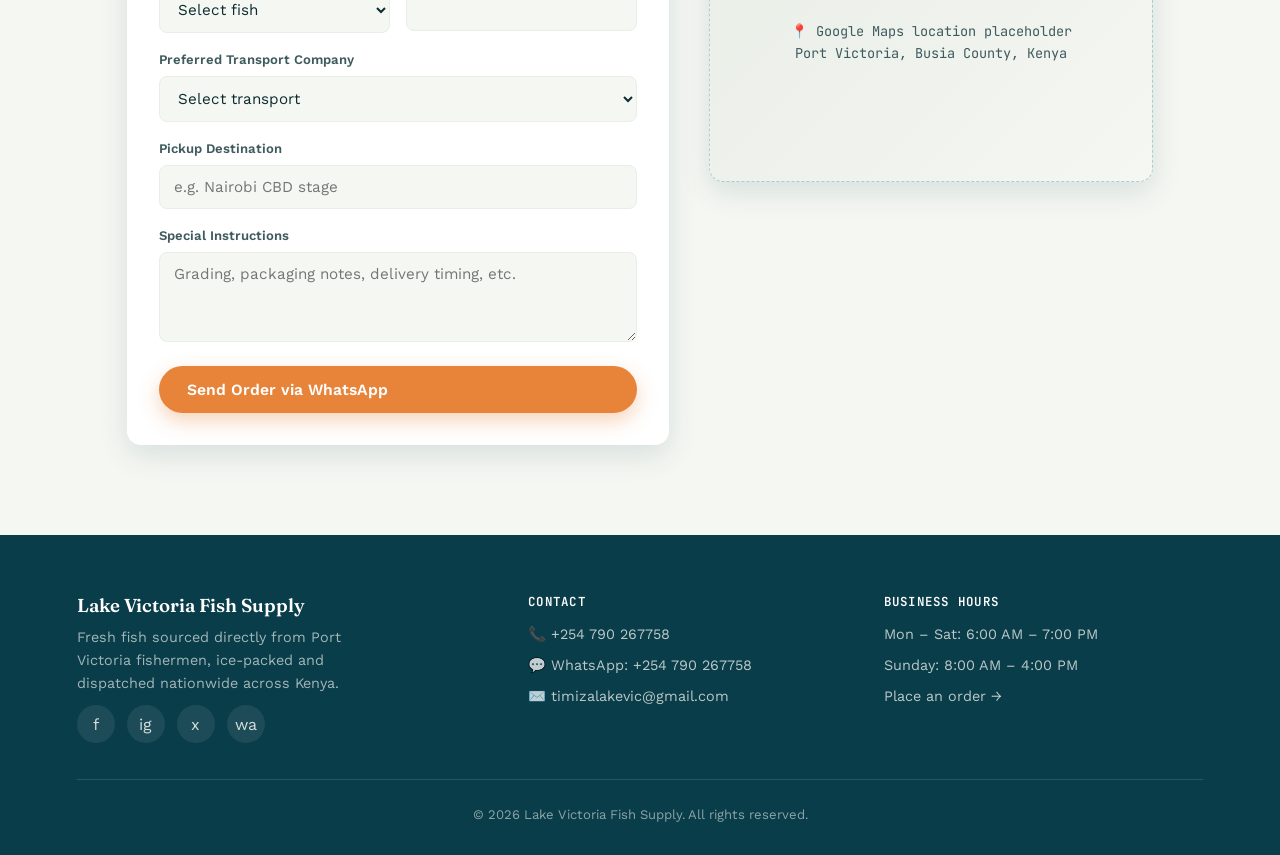
==== commit a43991f0: "Update index.html" ====
--- a/index.html
+++ b/index.html
@@ -65,7 +65,7 @@
         <p>No middlemen markups, no guesswork on freshness — just a straight line from the lake to your business.</p>
       </div>
     </div>
-    <img src="https://images.unsplash.com/photo-1516734212186-a967f81ad0d7?auto=format&fit=crop&w=900&q=70" alt="Fishermen sorting fresh catch at Port Victoria">
+    <img src="https://images.unsplash.com/photo-1563557908-b7787229f123?auto=format&fit=crop&w=900&q=70" alt="Fishermen sorting fresh catch at Port Victoria">
   </div>
 </section>
 
@@ -120,7 +120,7 @@
     <div class="product-grid">
 
       <div class="product-card">
-        <img class="thumb" src="https://images.unsplash.com/photo-1571550649041-b6dd97f95dd6?auto=format&fit=crop&w=500&q=70" alt="Fresh tilapia">
+        <img class="thumb" src="https://commons.wikimedia.org/wiki/Special:FilePath/Tilapia_fish.jpg?width=500" alt="Fresh tilapia">
         <span class="fresh-tag mono">✓ Landed today</span>
         <h3>Tilapia</h3>
         <p class="desc">Whole or filleted, sorted by size. Our most popular order for restaurants and traders.</p>
@@ -131,29 +131,29 @@
       </div>
 
       <div class="product-card">
-        <img class="thumb" src="https://images.unsplash.com/photo-1544943910-4c1dc44aab44?auto=format&fit=crop&w=500&q=70" alt="Nile Perch fillets">
+        <img class="thumb" src="https://images.unsplash.com/photo-1611214774777-3d997a9d0e35?auto=format&fit=crop&w=500&q=70" alt="Nile Perch fillets">
         <span class="fresh-tag mono">✓ Landed today</span>
         <h3>Nile Perch</h3>
         <p class="desc">Prime cuts and whole fish, great for grilling, frying, or processing.</p>
         <div class="price-row">
-          <span class="price">KES 600<span>/kg</span></span>
+          <span class="price">KES 400<span>/kg</span></span>
           <button class="btn btn-outline btn-sm" data-order="Nile Perch">Order</button>
         </div>
       </div>
 
       <div class="product-card">
-        <img class="thumb" src="https://images.unsplash.com/photo-1524704796725-9fc3044a58b2?auto=format&fit=crop&w=500&q=70" alt="Dried omena">
+        <img class="thumb" src="https://images.unsplash.com/photo-1758827986233-6c0259b54fb1?auto=format&fit=crop&w=500&q=70" alt="Dried omena">
         <span class="fresh-tag mono">✓ Sun-dried</span>
         <h3>Omena</h3>
         <p class="desc">Sun-dried and ready for cooking or resale, packed for long-distance transport.</p>
         <div class="price-row">
-          <span class="price">KES 250<span>/kg</span></span>
+          <span class="price">KES 380<span>/gorogoro</span></span>
           <button class="btn btn-outline btn-sm" data-order="Omena">Order</button>
         </div>
       </div>
 
       <div class="product-card">
-        <img class="thumb" src="https://images.unsplash.com/photo-1544551763-46a013bb70d5?auto=format&fit=crop&w=500&q=70" alt="Fresh catfish">
+        <img class="thumb" src="https://images.unsplash.com/photo-1498654200943-1088dd4438ae?auto=format&fit=crop&w=500&q=70" alt="Fresh catfish">
         <span class="fresh-tag mono">✓ Landed today</span>
         <h3>Catfish</h3>
         <p class="desc">Firm, fresh catfish sorted by size — a favourite for hotels and processors.</p>
@@ -164,7 +164,7 @@
       </div>
 
       <div class="product-card">
-        <img class="thumb" src="https://images.unsplash.com/photo-1535140728325-a4d3707eee94?auto=format&fit=crop&w=500&q=70" alt="Seasonal lake fish selection">
+        <img class="thumb" src="https://images.unsplash.com/photo-1638189685037-594c346a8366?auto=format&fit=crop&w=500&q=70" alt="Seasonal lake fish selection">
         <span class="fresh-tag mono">✓ Seasonal</span>
         <h3>Other Seasonal Fish</h3>
         <p class="desc">Availability changes with the season — ask us what's landing this week.</p>
@@ -175,7 +175,7 @@
       </div>
 
       <div class="product-card">
-        <img class="thumb" src="https://images.unsplash.com/photo-1519708227418-c8fd9a32b7a2?auto=format&fit=crop&w=500&q=70" alt="Bulk fish parcels ready for transport">
+        <img class="thumb" src="https://images.unsplash.com/photo-1554071407-1fb7259a9118?auto=format&fit=crop&w=500&q=70" alt="Bulk fish parcels ready for transport">
         <span class="fresh-tag mono">✓ Bulk-ready</span>
         <h3>Bulk Orders</h3>
         <p class="desc">Custom mixed orders for restaurants, supermarkets and processing companies.</p>
@@ -212,11 +212,11 @@
     <h2>From the landing site to your parcel</h2>
   </div>
   <div class="gallery-grid">
-    <a href="https://images.unsplash.com/photo-1516734212186-a967f81ad0d7?auto=format&fit=crop&w=1000&q=70" target="_blank" rel="noopener"><img src="https://images.unsplash.com/photo-1516734212186-a967f81ad0d7?auto=format&fit=crop&w=700&q=70" alt="Fishermen landing fish at Port Victoria"></a>
-    <a href="https://images.unsplash.com/photo-1571550649041-b6dd97f95dd6?auto=format&fit=crop&w=700&q=70" target="_blank" rel="noopener"><img src="https://images.unsplash.com/photo-1571550649041-b6dd97f95dd6?auto=format&fit=crop&w=500&q=70" alt="Fresh tilapia sorted for sale"></a>
-    <a href="https://images.unsplash.com/photo-1544943910-4c1dc44aab44?auto=format&fit=crop&w=700&q=70" target="_blank" rel="noopener"><img src="https://images.unsplash.com/photo-1544943910-4c1dc44aab44?auto=format&fit=crop&w=500&q=70" alt="Nile perch fillets"></a>
-    <a href="https://images.unsplash.com/photo-1580554530778-ca36943938b2?auto=format&fit=crop&w=700&q=70" target="_blank" rel="noopener"><img src="https://images.unsplash.com/photo-1580554530778-ca36943938b2?auto=format&fit=crop&w=500&q=70" alt="Fish packaging with ice"></a>
-    <a href="https://images.unsplash.com/photo-1519708227418-c8fd9a32b7a2?auto=format&fit=crop&w=700&q=70" target="_blank" rel="noopener"><img src="https://images.unsplash.com/photo-1519708227418-c8fd9a32b7a2?auto=format&fit=crop&w=500&q=70" alt="Parcels ready for transport dispatch"></a>
+    <a href="https://images.unsplash.com/photo-1563557908-b7787229f123?auto=format&fit=crop&w=1000&q=70" target="_blank" rel="noopener"><img src="https://images.unsplash.com/photo-1563557908-b7787229f123?auto=format&fit=crop&w=700&q=70" alt="Fishermen landing fish at Port Victoria"></a>
+    <a href="https://commons.wikimedia.org/wiki/Special:FilePath/Tilapia_fish.jpg" target="_blank" rel="noopener"><img src="https://commons.wikimedia.org/wiki/Special:FilePath/Tilapia_fish.jpg?width=500" alt="Fresh tilapia sorted for sale"></a>
+    <a href="https://images.unsplash.com/photo-1611214774777-3d997a9d0e35?auto=format&fit=crop&w=700&q=70" target="_blank" rel="noopener"><img src="https://images.unsplash.com/photo-1611214774777-3d997a9d0e35?auto=format&fit=crop&w=500&q=70" alt="Nile perch fillets"></a>
+    <a href="https://images.unsplash.com/photo-1638189685037-594c346a8366?auto=format&fit=crop&w=700&q=70" target="_blank" rel="noopener"><img src="https://images.unsplash.com/photo-1638189685037-594c346a8366?auto=format&fit=crop&w=500&q=70" alt="Fish packaging with ice"></a>
+    <a href="https://images.unsplash.com/photo-1554071407-1fb7259a9118?auto=format&fit=crop&w=700&q=70" target="_blank" rel="noopener"><img src="https://images.unsplash.com/photo-1554071407-1fb7259a9118?auto=format&fit=crop&w=500&q=70" alt="Parcels ready for transport dispatch"></a>
   </div>
 </section>
 
@@ -333,3 +333,4 @@
 <script src="script.js"></script>
 </body>
 </html>
+
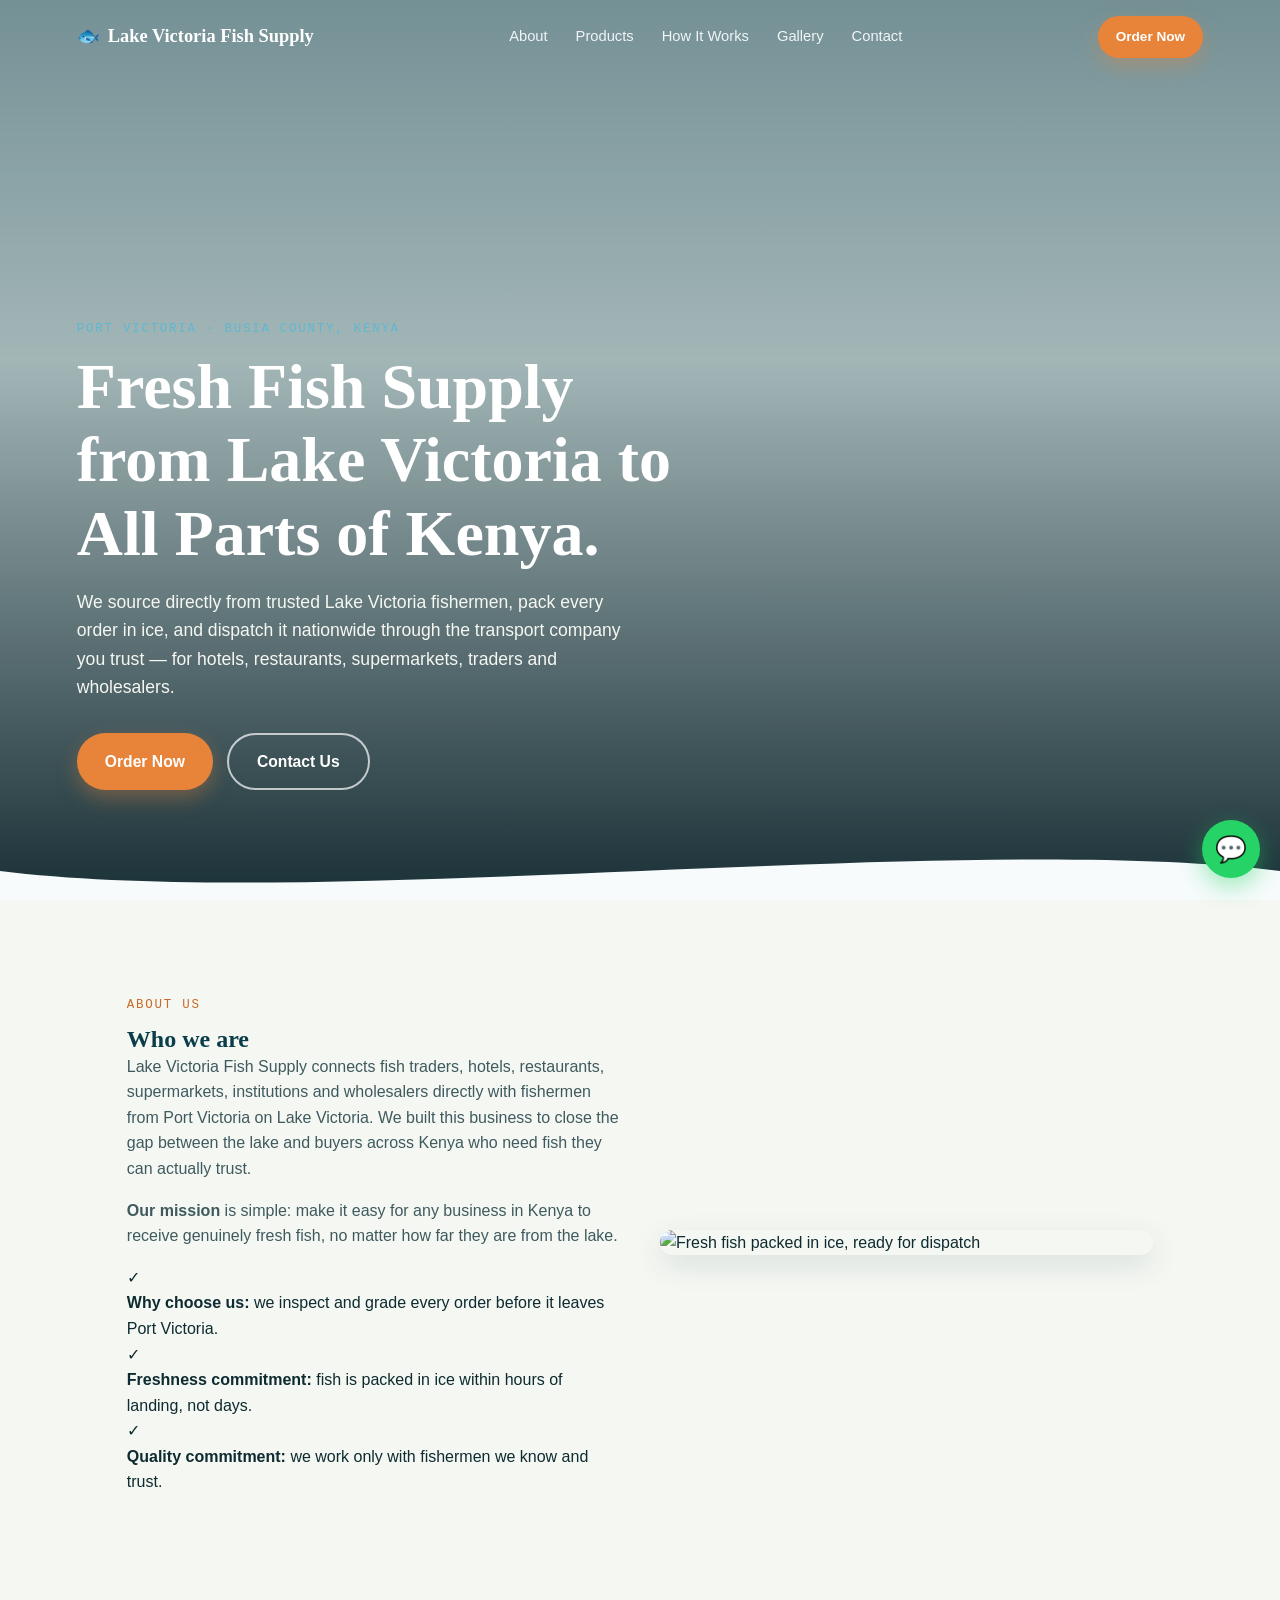
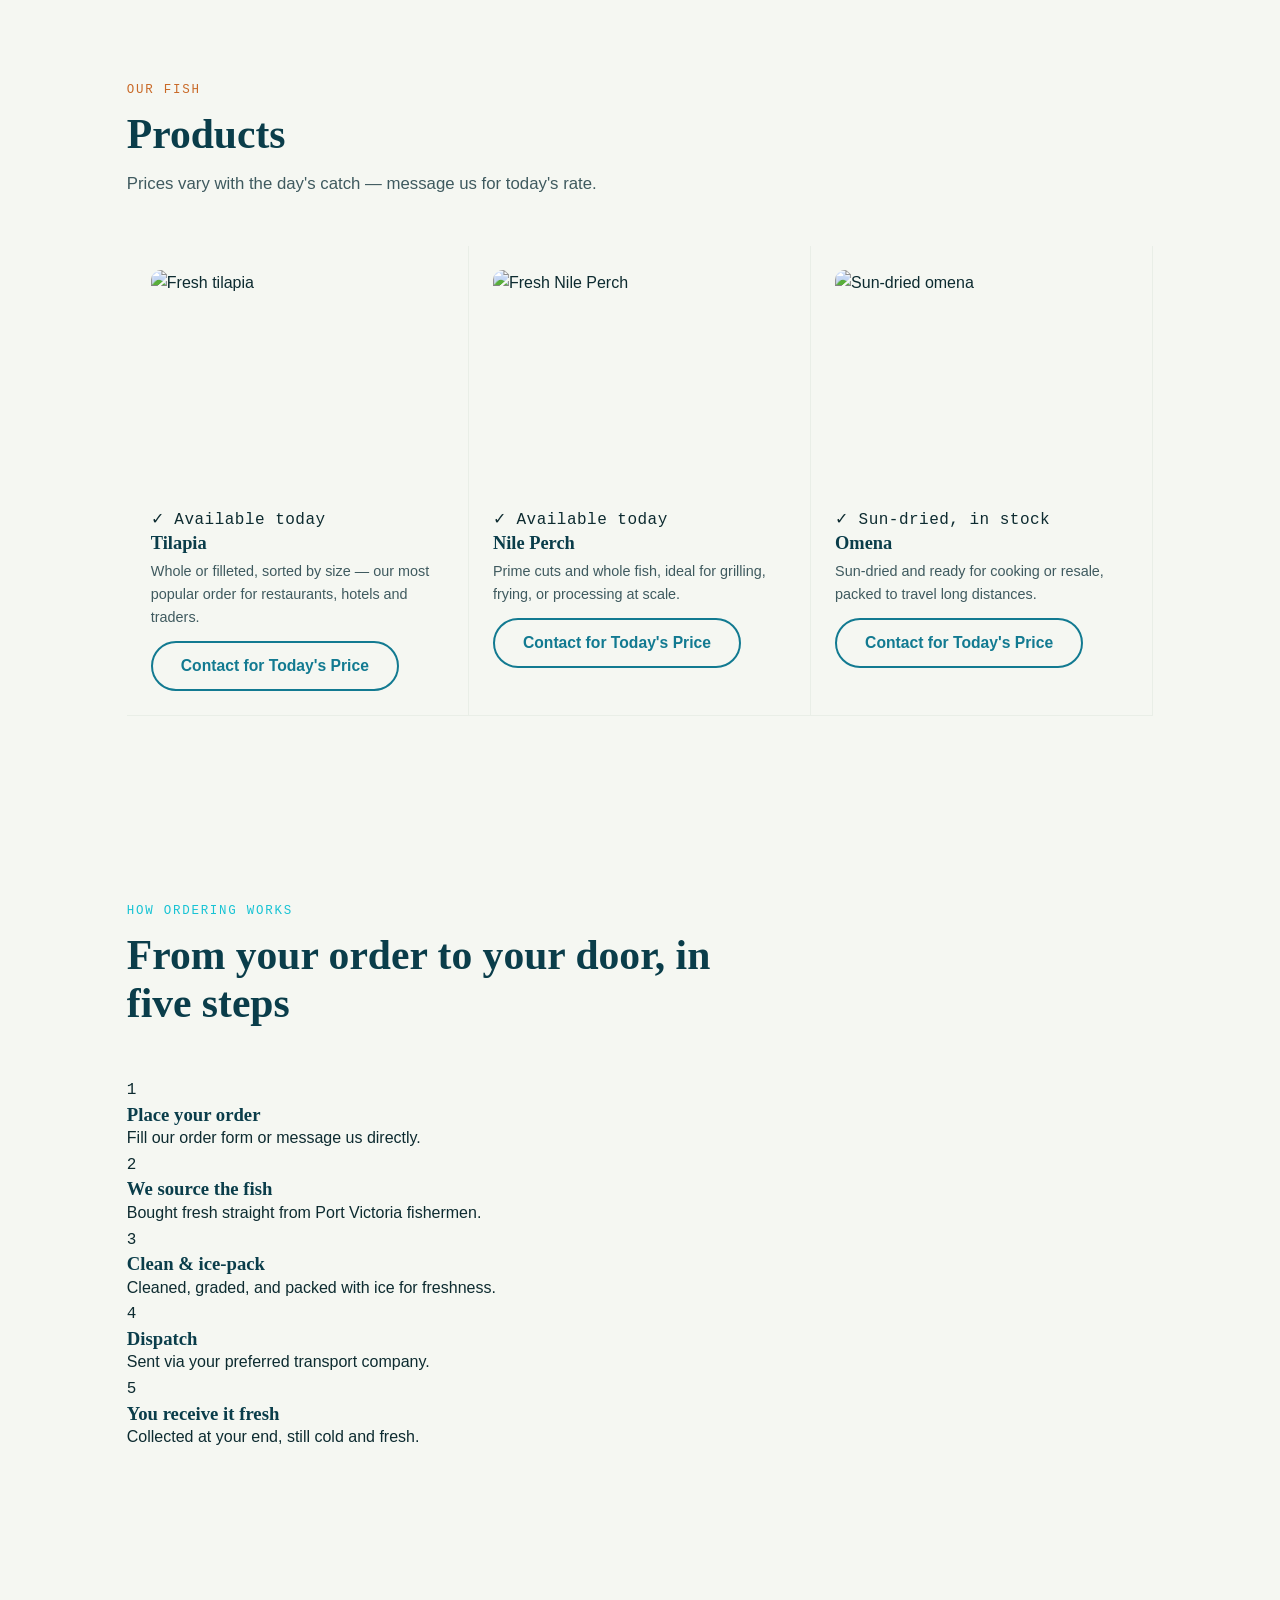
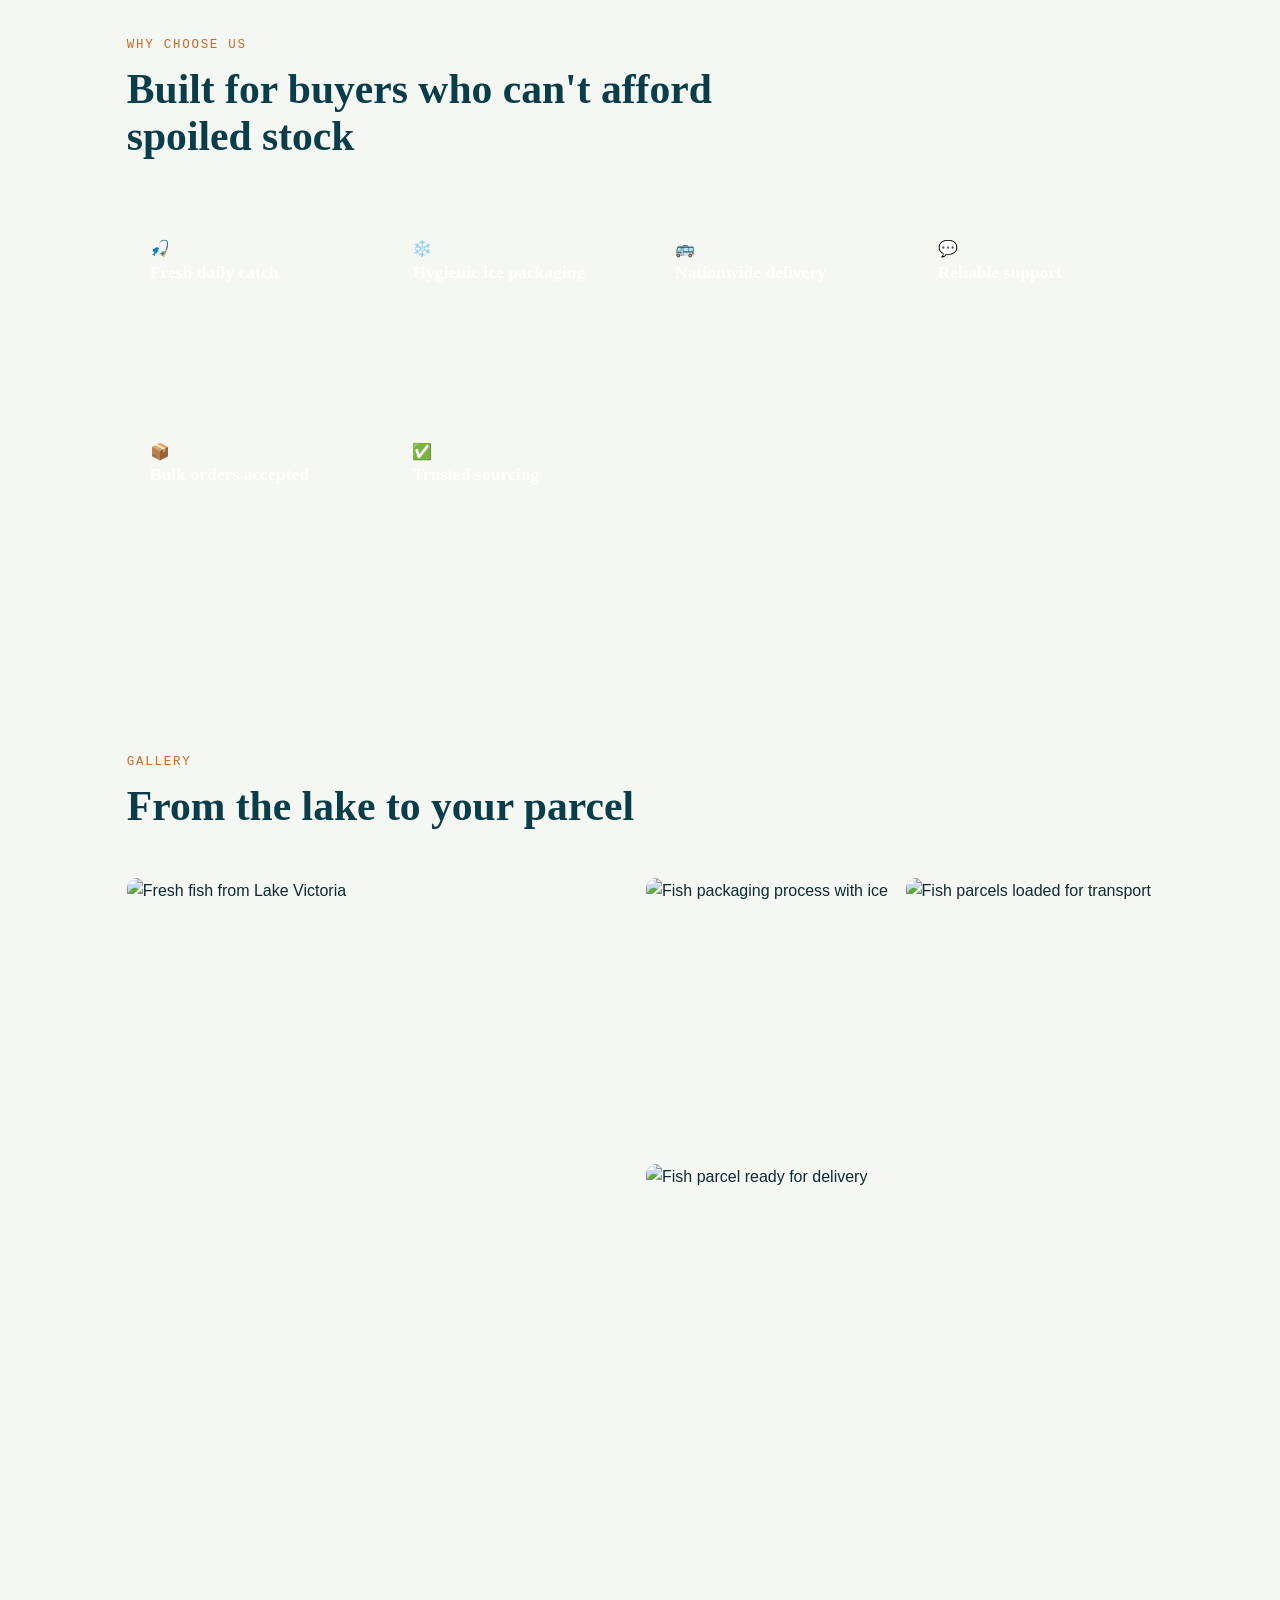
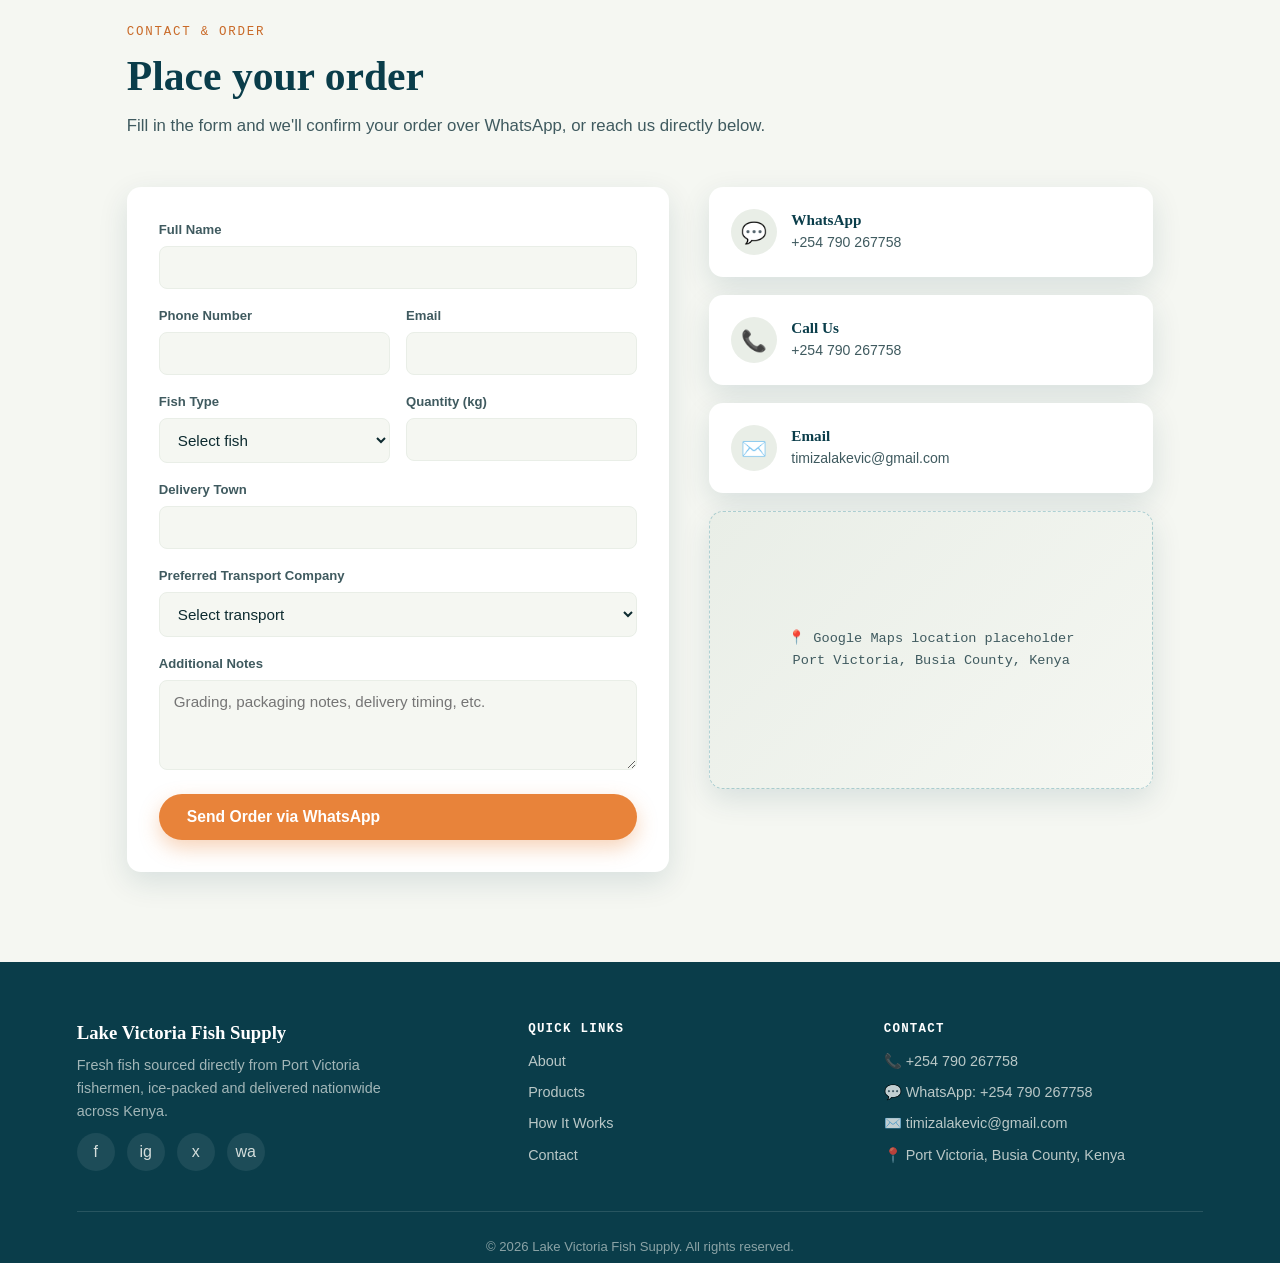
==== commit 46c47740: "Update index.html" ====
--- a/index.html
+++ b/index.html
@@ -3,22 +3,26 @@
 <head>
 <meta charset="UTF-8">
 <meta name="viewport" content="width=device-width, initial-scale=1.0">
-<title>Lake Victoria Fish Supply — Fresh Fish Delivered Nationwide, Kenya</title>
-<meta name="description" content="Fresh fish sourced directly from fishermen in Port Victoria, Lake Victoria. Ice-packed and dispatched nationwide across Kenya for hotels, restaurants, traders and bulk buyers.">
+<title>Lake Victoria Fish Supply | Fresh Fish Delivered Nationwide, Kenya</title>
+<meta name="description" content="Fresh fish sourced directly from fishermen in Port Victoria, Lake Victoria. Ice-packed and delivered nationwide across Kenya to hotels, restaurants, supermarkets, traders and wholesalers.">
+<meta name="keywords" content="fresh fish Kenya, Lake Victoria fish supply, tilapia supplier Kenya, Nile perch supplier, omena supplier, fish delivery Kenya, Port Victoria fish">
+<meta property="og:title" content="Lake Victoria Fish Supply">
+<meta property="og:description" content="Fresh fish from Lake Victoria to all parts of Kenya. Direct from fishermen, ice-packed, nationwide delivery.">
+<meta property="og:type" content="website">
+<meta name="theme-color" content="#072a3d">
 <link rel="preconnect" href="https://fonts.googleapis.com">
-<link href="https://fonts.googleapis.com/css2?family=Fraunces:opsz,wght@9..144,500;9..144,600;9..144,700&family=Work+Sans:wght@400;500;600&family=JetBrains+Mono:wght@400;500&display=swap" rel="stylesheet">
+<link href="https://fonts.googleapis.com/css2?family=Outfit:wght@500;600;700&family=Inter:wght@400;500;600&family=Space+Mono:wght@400;700&display=swap" rel="stylesheet">
 <link rel="stylesheet" href="style.css">
 </head>
 <body>
 
 <!-- ================= NAV ================= -->
 <nav class="nav">
-  <a href="#home" class="nav-brand"><span class="dot">◆</span>&nbsp;Lake Victoria Fish Supply</a>
+  <a href="#home" class="nav-brand"><span class="logo-mark">🐟</span>Lake Victoria Fish Supply</a>
   <div class="nav-links">
     <a href="#about">About</a>
-    <a href="#services">Services</a>
-    <a href="#products">Fish</a>
-    <a href="#transport">Transport</a>
+    <a href="#products">Products</a>
+    <a href="#how-it-works">How It Works</a>
     <a href="#gallery">Gallery</a>
     <a href="#contact">Contact</a>
   </div>
@@ -29,28 +33,27 @@
 <div class="mobile-menu">
   <button class="close-btn" aria-label="Close menu">×</button>
   <a href="#about">About</a>
-  <a href="#services">Services</a>
-  <a href="#products">Fish</a>
-  <a href="#transport">Transport</a>
+  <a href="#products">Products</a>
+  <a href="#how-it-works">How It Works</a>
   <a href="#gallery">Gallery</a>
   <a href="#contact">Contact</a>
 </div>
 
 <!-- ================= HERO ================= -->
 <header class="hero" id="home">
-  <div class="hero-bg"></div>
+  <div class="hero-bg" role="img" aria-label="Fresh fish on ice from Lake Victoria"></div>
   <div class="hero-overlay"></div>
   <div class="hero-content">
-    <span class="eyebrow">Port Victoria · Lake Victoria, Kenya</span>
-    <h1>Fresh Fish Direct from Lake Victoria to Your Business Anywhere in Kenya.</h1>
-    <p class="sub">We buy from trusted fishermen, sort by size and quality, pack in ice, and dispatch same-day to hotels, restaurants, traders and processors nationwide.</p>
+    <span class="eyebrow">Port Victoria · Busia County, Kenya</span>
+    <h1>Fresh Fish Supply from Lake Victoria to All Parts of Kenya.</h1>
+    <p class="sub">We source directly from trusted Lake Victoria fishermen, pack every order in ice, and dispatch it nationwide through the transport company you trust — for hotels, restaurants, supermarkets, traders and wholesalers.</p>
     <div class="hero-actions">
       <a href="#contact" class="btn btn-primary">Order Now</a>
       <a href="#contact" class="btn btn-ghost">Contact Us</a>
     </div>
   </div>
-  <div class="wave-divider">
-    <svg viewBox="0 0 1200 60" preserveAspectRatio="none"><path d="M0,30 C300,70 900,-10 1200,30 L1200,60 L0,60 Z" fill="#f5f7f2"></path></svg>
+  <div class="wave-divider" aria-hidden="true">
+    <svg viewBox="0 0 1200 60" preserveAspectRatio="none"><path d="M0,30 C300,70 900,-10 1200,30 L1200,60 L0,60 Z" fill="#f7fbfc"></path></svg>
   </div>
 </header>
 
@@ -59,149 +62,93 @@
   <div class="about-grid">
     <div>
       <span class="eyebrow">About Us</span>
-      <h2>From the fishermen of Port Victoria, straight to your door</h2>
+      <h2>Who we are</h2>
       <div class="about-copy">
-        <p>We connect fish traders, hotels, restaurants, supermarkets and processors directly with fishermen from Port Victoria on Lake Victoria. Every order is inspected for quality, packed with ice to lock in freshness, and dispatched safely to its destination through trusted passenger transport companies operating across Kenya.</p>
-        <p>No middlemen markups, no guesswork on freshness — just a straight line from the lake to your business.</p>
-      </div>
-    </div>
-    <img src="https://images.unsplash.com/photo-1563557908-b7787229f123?auto=format&fit=crop&w=900&q=70" alt="Fishermen sorting fresh catch at Port Victoria">
-  </div>
-</section>
-
-<!-- ================= WHY CHOOSE US ================= -->
-<section class="why-band">
+        <p>Lake Victoria Fish Supply connects fish traders, hotels, restaurants, supermarkets, institutions and wholesalers directly with fishermen from Port Victoria on Lake Victoria. We built this business to close the gap between the lake and buyers across Kenya who need fish they can actually trust.</p>
+        <p><strong>Our mission</strong> is simple: make it easy for any business in Kenya to receive genuinely fresh fish, no matter how far they are from the lake.</p>
+      </div>
+      <div class="about-points">
+        <div class="about-point"><span class="mark">✓</span><p><strong>Why choose us:</strong> we inspect and grade every order before it leaves Port Victoria.</p></div>
+        <div class="about-point"><span class="mark">✓</span><p><strong>Freshness commitment:</strong> fish is packed in ice within hours of landing, not days.</p></div>
+        <div class="about-point"><span class="mark">✓</span><p><strong>Quality commitment:</strong> we work only with fishermen we know and trust.</p></div>
+      </div>
+    </div>
+    <img src="https://images.unsplash.com/photo-1563557908-b7787229f123?auto=format&fit=crop&w=900&q=75" alt="Fresh fish packed in ice, ready for dispatch" loading="lazy">
+  </div>
+</section>
+
+<!-- ================= PRODUCTS ================= -->
+<section class="section reveal" id="products">
+  <div class="section-head">
+    <span class="eyebrow">Our Fish</span>
+    <h2>Products</h2>
+    <p>Prices vary with the day's catch — message us for today's rate.</p>
+  </div>
+  <div class="product-grid">
+
+    <article class="product-card">
+      <img class="thumb" src="https://commons.wikimedia.org/wiki/Special:FilePath/Tilapia_fish.jpg?width=600" alt="Fresh tilapia" loading="lazy">
+      <div class="body">
+        <span class="avail mono">✓ Available today</span>
+        <h3>Tilapia</h3>
+        <p class="desc">Whole or filleted, sorted by size — our most popular order for restaurants, hotels and traders.</p>
+        <button class="btn btn-outline" data-order="Tilapia">Contact for Today's Price</button>
+      </div>
+    </article>
+
+    <article class="product-card">
+      <img class="thumb" src="https://images.unsplash.com/photo-1611214774777-3d997a9d0e35?auto=format&fit=crop&w=600&q=75" alt="Fresh Nile Perch" loading="lazy">
+      <div class="body">
+        <span class="avail mono">✓ Available today</span>
+        <h3>Nile Perch</h3>
+        <p class="desc">Prime cuts and whole fish, ideal for grilling, frying, or processing at scale.</p>
+        <button class="btn btn-outline" data-order="Nile Perch">Contact for Today's Price</button>
+      </div>
+    </article>
+
+    <article class="product-card">
+      <img class="thumb" src="https://images.unsplash.com/photo-1758827986233-6c0259b54fb1?auto=format&fit=crop&w=600&q=75" alt="Sun-dried omena" loading="lazy">
+      <div class="body">
+        <span class="avail mono">✓ Sun-dried, in stock</span>
+        <h3>Omena</h3>
+        <p class="desc">Sun-dried and ready for cooking or resale, packed to travel long distances.</p>
+        <button class="btn btn-outline" data-order="Omena">Contact for Today's Price</button>
+      </div>
+    </article>
+
+  </div>
+</section>
+
+<!-- ================= HOW ORDERING WORKS ================= -->
+<section class="steps-band" id="how-it-works">
   <div class="section reveal">
     <div class="section-head">
-      <span class="eyebrow" style="color:#5fb8d1">Why Choose Us</span>
-      <h2>Built for buyers who can't afford spoiled stock</h2>
-    </div>
-    <div class="why-grid">
-      <div class="why-card"><span class="num mono">01</span><h3>Fresh daily catch</h3><p>Sourced the same day it's landed at Port Victoria.</p></div>
-      <div class="why-card"><span class="num mono">02</span><h3>Direct from fishermen</h3><p>No middlemen — better prices, better freshness.</p></div>
-      <div class="why-card"><span class="num mono">03</span><h3>Affordable prices</h3><p>Fair rates for bulk buyers and small orders alike.</p></div>
-      <div class="why-card"><span class="num mono">04</span><h3>Ice packaging</h3><p>Every parcel packed to survive the journey.</p></div>
-      <div class="why-card"><span class="num mono">05</span><h3>Reliable delivery</h3><p>Dispatched via transport companies you trust.</p></div>
-      <div class="why-card"><span class="num mono">06</span><h3>Bulk orders accepted</h3><p>From single parcels to full restaurant supply.</p></div>
-      <div class="why-card"><span class="num mono">07</span><h3>Fast support</h3><p>Reach us on call or WhatsApp, every day.</p></div>
-      <div class="why-card"><span class="num mono">08</span><h3>Same-day dispatch</h3><p>Where transport schedules allow it.</p></div>
-    </div>
-  </div>
-</section>
-
-<!-- ================= SERVICES ================= -->
-<section class="section reveal" id="services">
-  <div class="section-head">
-    <span class="eyebrow">Services</span>
-    <h2>What we handle, end to end</h2>
-    <p>From the water to your warehouse — every step is covered.</p>
-  </div>
-  <div class="services-list">
-    <div class="service-row"><div class="icon">🎣</div><div><h3>Sourced direct from fishermen</h3><p>Fish bought fresh from trusted fishermen at Port Victoria, Lake Victoria.</p></div></div>
-    <div class="service-row"><div class="icon">🔪</div><div><h3>Cleaning &amp; grading (optional)</h3><p>Professional cleaning and size/quality grading available on request.</p></div></div>
-    <div class="service-row"><div class="icon">❄️</div><div><h3>Ice packaging</h3><p>Every parcel packed with ice to hold freshness through transit.</p></div></div>
-    <div class="service-row"><div class="icon">⚡</div><div><h3>Same-day dispatch</h3><p>Orders placed early are dispatched the same day where possible.</p></div></div>
-    <div class="service-row"><div class="icon">🚌</div><div><h3>Nationwide delivery</h3><p>Sent as parcels through the transport company of your choice.</p></div></div>
-  </div>
-</section>
-
-<!-- ================= PRODUCTS / MANIFEST ================= -->
-<section class="section manifest reveal" id="products">
-  <div class="section-head">
-    <span class="eyebrow">Today's Catch</span>
-    <h2>Fish products</h2>
-    <p>Prices shown per kilo — contact us for current bulk rates.</p>
-  </div>
-  <div class="manifest-board">
-    <div class="manifest-strip">
-      <span>Manifest · Port Victoria Landing</span>
-      <span class="stamp">FRESH</span>
-    </div>
-    <div class="product-grid">
-
-      <div class="product-card">
-        <img class="thumb" src="https://commons.wikimedia.org/wiki/Special:FilePath/Tilapia_fish.jpg?width=500" alt="Fresh tilapia">
-        <span class="fresh-tag mono">✓ Landed today</span>
-        <h3>Tilapia</h3>
-        <p class="desc">Whole or filleted, sorted by size. Our most popular order for restaurants and traders.</p>
-        <div class="price-row">
-          <span class="price">KES 450<span>/kg</span></span>
-          <button class="btn btn-outline btn-sm" data-order="Tilapia">Order</button>
-        </div>
-      </div>
-
-      <div class="product-card">
-        <img class="thumb" src="https://images.unsplash.com/photo-1611214774777-3d997a9d0e35?auto=format&fit=crop&w=500&q=70" alt="Nile Perch fillets">
-        <span class="fresh-tag mono">✓ Landed today</span>
-        <h3>Nile Perch</h3>
-        <p class="desc">Prime cuts and whole fish, great for grilling, frying, or processing.</p>
-        <div class="price-row">
-          <span class="price">KES 400<span>/kg</span></span>
-          <button class="btn btn-outline btn-sm" data-order="Nile Perch">Order</button>
-        </div>
-      </div>
-
-      <div class="product-card">
-        <img class="thumb" src="https://images.unsplash.com/photo-1758827986233-6c0259b54fb1?auto=format&fit=crop&w=500&q=70" alt="Dried omena">
-        <span class="fresh-tag mono">✓ Sun-dried</span>
-        <h3>Omena</h3>
-        <p class="desc">Sun-dried and ready for cooking or resale, packed for long-distance transport.</p>
-        <div class="price-row">
-          <span class="price">KES 380<span>/gorogoro</span></span>
-          <button class="btn btn-outline btn-sm" data-order="Omena">Order</button>
-        </div>
-      </div>
-
-      <div class="product-card">
-        <img class="thumb" src="https://images.unsplash.com/photo-1498654200943-1088dd4438ae?auto=format&fit=crop&w=500&q=70" alt="Fresh catfish">
-        <span class="fresh-tag mono">✓ Landed today</span>
-        <h3>Catfish</h3>
-        <p class="desc">Firm, fresh catfish sorted by size — a favourite for hotels and processors.</p>
-        <div class="price-row">
-          <span class="price">KES 500<span>/kg</span></span>
-          <button class="btn btn-outline btn-sm" data-order="Catfish">Order</button>
-        </div>
-      </div>
-
-      <div class="product-card">
-        <img class="thumb" src="https://images.unsplash.com/photo-1638189685037-594c346a8366?auto=format&fit=crop&w=500&q=70" alt="Seasonal lake fish selection">
-        <span class="fresh-tag mono">✓ Seasonal</span>
-        <h3>Other Seasonal Fish</h3>
-        <p class="desc">Availability changes with the season — ask us what's landing this week.</p>
-        <div class="price-row">
-          <span class="price mono">Ask for price</span>
-          <button class="btn btn-outline btn-sm" data-order="Seasonal Fish">Order</button>
-        </div>
-      </div>
-
-      <div class="product-card">
-        <img class="thumb" src="https://images.unsplash.com/photo-1554071407-1fb7259a9118?auto=format&fit=crop&w=500&q=70" alt="Bulk fish parcels ready for transport">
-        <span class="fresh-tag mono">✓ Bulk-ready</span>
-        <h3>Bulk Orders</h3>
-        <p class="desc">Custom mixed orders for restaurants, supermarkets and processing companies.</p>
-        <div class="price-row">
-          <span class="price mono">Custom quote</span>
-          <button class="btn btn-outline btn-sm" data-order="Bulk Order">Order</button>
-        </div>
-      </div>
-
-    </div>
-  </div>
-</section>
-
-<!-- ================= TRANSPORT PARTNERS ================= -->
-<section class="section reveal" id="transport">
-  <div class="section-head">
-    <span class="eyebrow">Transport Partners</span>
-    <h2>We dispatch through the company you trust</h2>
-    <p>Tell us your preferred transport company when ordering — no extra charge for choosing your own.</p>
-  </div>
-  <div class="transport-grid">
-    <div class="transport-card"><div class="icon">🚌</div><h4>Guardian Eagle</h4></div>
-    <div class="transport-card"><div class="icon">🚌</div><h4>Mash Poa</h4></div>
-    <div class="transport-card"><div class="icon">🚌</div><h4>Ena Coach</h4></div>
-    <div class="transport-card"><div class="icon">🚌</div><h4>Dreamline</h4></div>
-    <div class="transport-card"><div class="icon">🚌</div><h4>Climax Coach</h4></div>
+      <span class="eyebrow" style="color:#17c3d4">How Ordering Works</span>
+      <h2>From your order to your door, in five steps</h2>
+    </div>
+    <div class="steps-grid">
+      <div class="step-card"><span class="step-num mono">1</span><h3>Place your order</h3><p>Fill our order form or message us directly.</p></div>
+      <div class="step-card"><span class="step-num mono">2</span><h3>We source the fish</h3><p>Bought fresh straight from Port Victoria fishermen.</p></div>
+      <div class="step-card"><span class="step-num mono">3</span><h3>Clean &amp; ice-pack</h3><p>Cleaned, graded, and packed with ice for freshness.</p></div>
+      <div class="step-card"><span class="step-num mono">4</span><h3>Dispatch</h3><p>Sent via your preferred transport company.</p></div>
+      <div class="step-card"><span class="step-num mono">5</span><h3>You receive it fresh</h3><p>Collected at your end, still cold and fresh.</p></div>
+    </div>
+  </div>
+</section>
+
+<!-- ================= WHY CHOOSE US ================= -->
+<section class="section reveal">
+  <div class="section-head">
+    <span class="eyebrow">Why Choose Us</span>
+    <h2>Built for buyers who can't afford spoiled stock</h2>
+  </div>
+  <div class="why-grid">
+    <div class="why-card"><div class="icon">🎣</div><h3>Fresh daily catch</h3><p>Direct from Lake Victoria fishermen, landed the same day.</p></div>
+    <div class="why-card"><div class="icon">❄️</div><h3>Hygienic ice packaging</h3><p>Every parcel packed to survive the journey fresh.</p></div>
+    <div class="why-card"><div class="icon">🚌</div><h3>Nationwide delivery</h3><p>Dispatched through the transport company you choose.</p></div>
+    <div class="why-card"><div class="icon">💬</div><h3>Reliable support</h3><p>Reach us on call or WhatsApp, every day of the week.</p></div>
+    <div class="why-card"><div class="icon">📦</div><h3>Bulk orders accepted</h3><p>From single parcels to full restaurant supply.</p></div>
+    <div class="why-card"><div class="icon">✅</div><h3>Trusted sourcing</h3><p>We only work with fishermen we personally know.</p></div>
   </div>
 </section>
 
@@ -209,14 +156,25 @@
 <section class="section reveal" id="gallery">
   <div class="section-head">
     <span class="eyebrow">Gallery</span>
-    <h2>From the landing site to your parcel</h2>
+    <h2>From the lake to your parcel</h2>
   </div>
   <div class="gallery-grid">
-    <a href="https://images.unsplash.com/photo-1563557908-b7787229f123?auto=format&fit=crop&w=1000&q=70" target="_blank" rel="noopener"><img src="https://images.unsplash.com/photo-1563557908-b7787229f123?auto=format&fit=crop&w=700&q=70" alt="Fishermen landing fish at Port Victoria"></a>
-    <a href="https://commons.wikimedia.org/wiki/Special:FilePath/Tilapia_fish.jpg" target="_blank" rel="noopener"><img src="https://commons.wikimedia.org/wiki/Special:FilePath/Tilapia_fish.jpg?width=500" alt="Fresh tilapia sorted for sale"></a>
-    <a href="https://images.unsplash.com/photo-1611214774777-3d997a9d0e35?auto=format&fit=crop&w=700&q=70" target="_blank" rel="noopener"><img src="https://images.unsplash.com/photo-1611214774777-3d997a9d0e35?auto=format&fit=crop&w=500&q=70" alt="Nile perch fillets"></a>
-    <a href="https://images.unsplash.com/photo-1638189685037-594c346a8366?auto=format&fit=crop&w=700&q=70" target="_blank" rel="noopener"><img src="https://images.unsplash.com/photo-1638189685037-594c346a8366?auto=format&fit=crop&w=500&q=70" alt="Fish packaging with ice"></a>
-    <a href="https://images.unsplash.com/photo-1554071407-1fb7259a9118?auto=format&fit=crop&w=700&q=70" target="_blank" rel="noopener"><img src="https://images.unsplash.com/photo-1554071407-1fb7259a9118?auto=format&fit=crop&w=500&q=70" alt="Parcels ready for transport dispatch"></a>
+    <a href="https://images.unsplash.com/photo-1611214774777-3d997a9d0e35?auto=format&fit=crop&w=1000&q=75" target="_blank" rel="noopener">
+      <img src="https://images.unsplash.com/photo-1611214774777-3d997a9d0e35?auto=format&fit=crop&w=700&q=75" alt="Fresh fish from Lake Victoria" loading="lazy">
+      <span class="gallery-cap">Fresh fish</span>
+    </a>
+    <a href="https://images.unsplash.com/photo-1563557908-b7787229f123?auto=format&fit=crop&w=700&q=75" target="_blank" rel="noopener">
+      <img src="https://images.unsplash.com/photo-1563557908-b7787229f123?auto=format&fit=crop&w=500&q=75" alt="Fish packaging process with ice" loading="lazy">
+      <span class="gallery-cap">Packaging process</span>
+    </a>
+    <a href="https://images.unsplash.com/photo-1554071407-1fb7259a9118?auto=format&fit=crop&w=700&q=75" target="_blank" rel="noopener">
+      <img src="https://images.unsplash.com/photo-1554071407-1fb7259a9118?auto=format&fit=crop&w=500&q=75" alt="Fish parcels loaded for transport" loading="lazy">
+      <span class="gallery-cap">Loading parcels</span>
+    </a>
+    <a href="https://images.unsplash.com/photo-1758827986233-6c0259b54fb1?auto=format&fit=crop&w=700&q=75" target="_blank" rel="noopener">
+      <img src="https://images.unsplash.com/photo-1758827986233-6c0259b54fb1?auto=format&fit=crop&w=500&q=75" alt="Fish parcel ready for delivery" loading="lazy">
+      <span class="gallery-cap">Delivery</span>
+    </a>
   </div>
 </section>
 
@@ -229,19 +187,11 @@
   </div>
   <div class="contact-wrap">
 
-    <form class="order-form" id="orderForm">
-      <div class="form-row two">
-        <div><label for="customerName">Customer Name</label><input type="text" id="customerName" name="customerName" required></div>
-        <div><label for="businessName">Business Name (optional)</label><input type="text" id="businessName" name="businessName"></div>
-      </div>
+    <form class="order-form" id="orderForm" aria-label="Fish order form">
+      <div><label for="fullName">Full Name</label><input type="text" id="fullName" name="fullName" required></div>
       <div class="form-row two">
         <div><label for="phone">Phone Number</label><input type="tel" id="phone" name="phone" required></div>
-        <div><label for="whatsapp">WhatsApp Number</label><input type="tel" id="whatsapp" name="whatsapp"></div>
-      </div>
-      <div><label for="email">Email</label><input type="email" id="email" name="email"></div>
-      <div class="form-row two">
-        <div><label for="county">County</label><input type="text" id="county" name="county" required></div>
-        <div><label for="town">Town</label><input type="text" id="town" name="town" required></div>
+        <div><label for="email">Email</label><input type="email" id="email" name="email"></div>
       </div>
       <div class="form-row two">
         <div>
@@ -251,13 +201,11 @@
             <option>Tilapia</option>
             <option>Nile Perch</option>
             <option>Omena</option>
-            <option>Catfish</option>
-            <option>Seasonal Fish</option>
-            <option>Bulk Order</option>
           </select>
         </div>
         <div><label for="quantity">Quantity (kg)</label><input type="number" id="quantity" name="quantity" min="1" required></div>
       </div>
+      <div><label for="town">Delivery Town</label><input type="text" id="town" name="town" required></div>
       <div>
         <label for="transport">Preferred Transport Company</label>
         <select id="transport" name="transport">
@@ -270,10 +218,9 @@
           <option>Other / I'll advise</option>
         </select>
       </div>
-      <div><label for="pickup">Pickup Destination</label><input type="text" id="pickup" name="pickup" placeholder="e.g. Nairobi CBD stage"></div>
-      <div><label for="instructions">Special Instructions</label><textarea id="instructions" name="instructions" placeholder="Grading, packaging notes, delivery timing, etc."></textarea></div>
+      <div><label for="notes">Additional Notes</label><textarea id="notes" name="notes" placeholder="Grading, packaging notes, delivery timing, etc."></textarea></div>
       <button type="submit" class="btn btn-primary">Send Order via WhatsApp</button>
-      <div class="form-msg" id="formMsg"></div>
+      <div class="form-msg" id="formMsg" role="status"></div>
     </form>
 
     <div class="contact-side">
@@ -302,7 +249,7 @@
   <div class="footer-grid">
     <div class="footer-brand">
       <h3>Lake Victoria Fish Supply</h3>
-      <p>Fresh fish sourced directly from Port Victoria fishermen, ice-packed and dispatched nationwide across Kenya.</p>
+      <p>Fresh fish sourced directly from Port Victoria fishermen, ice-packed and delivered nationwide across Kenya.</p>
       <div class="social-row">
         <a href="#" aria-label="Facebook">f</a>
         <a href="#" aria-label="Instagram">ig</a>
@@ -311,16 +258,18 @@
       </div>
     </div>
     <div class="footer-col">
+      <h4>Quick Links</h4>
+      <a href="#about">About</a>
+      <a href="#products">Products</a>
+      <a href="#how-it-works">How It Works</a>
+      <a href="#contact">Contact</a>
+    </div>
+    <div class="footer-col">
       <h4>Contact</h4>
       <p>📞 +254 790 267758</p>
       <p>💬 WhatsApp: +254 790 267758</p>
       <p>✉️ timizalakevic@gmail.com</p>
-    </div>
-    <div class="footer-col">
-      <h4>Business Hours</h4>
-      <p>Mon – Sat: 6:00 AM – 7:00 PM</p>
-      <p>Sunday: 8:00 AM – 4:00 PM</p>
-      <a href="#contact">Place an order →</a>
+      <p>📍 Port Victoria, Busia County, Kenya</p>
     </div>
   </div>
   <div class="footer-bottom">
@@ -333,4 +282,3 @@
 <script src="script.js"></script>
 </body>
 </html>
-
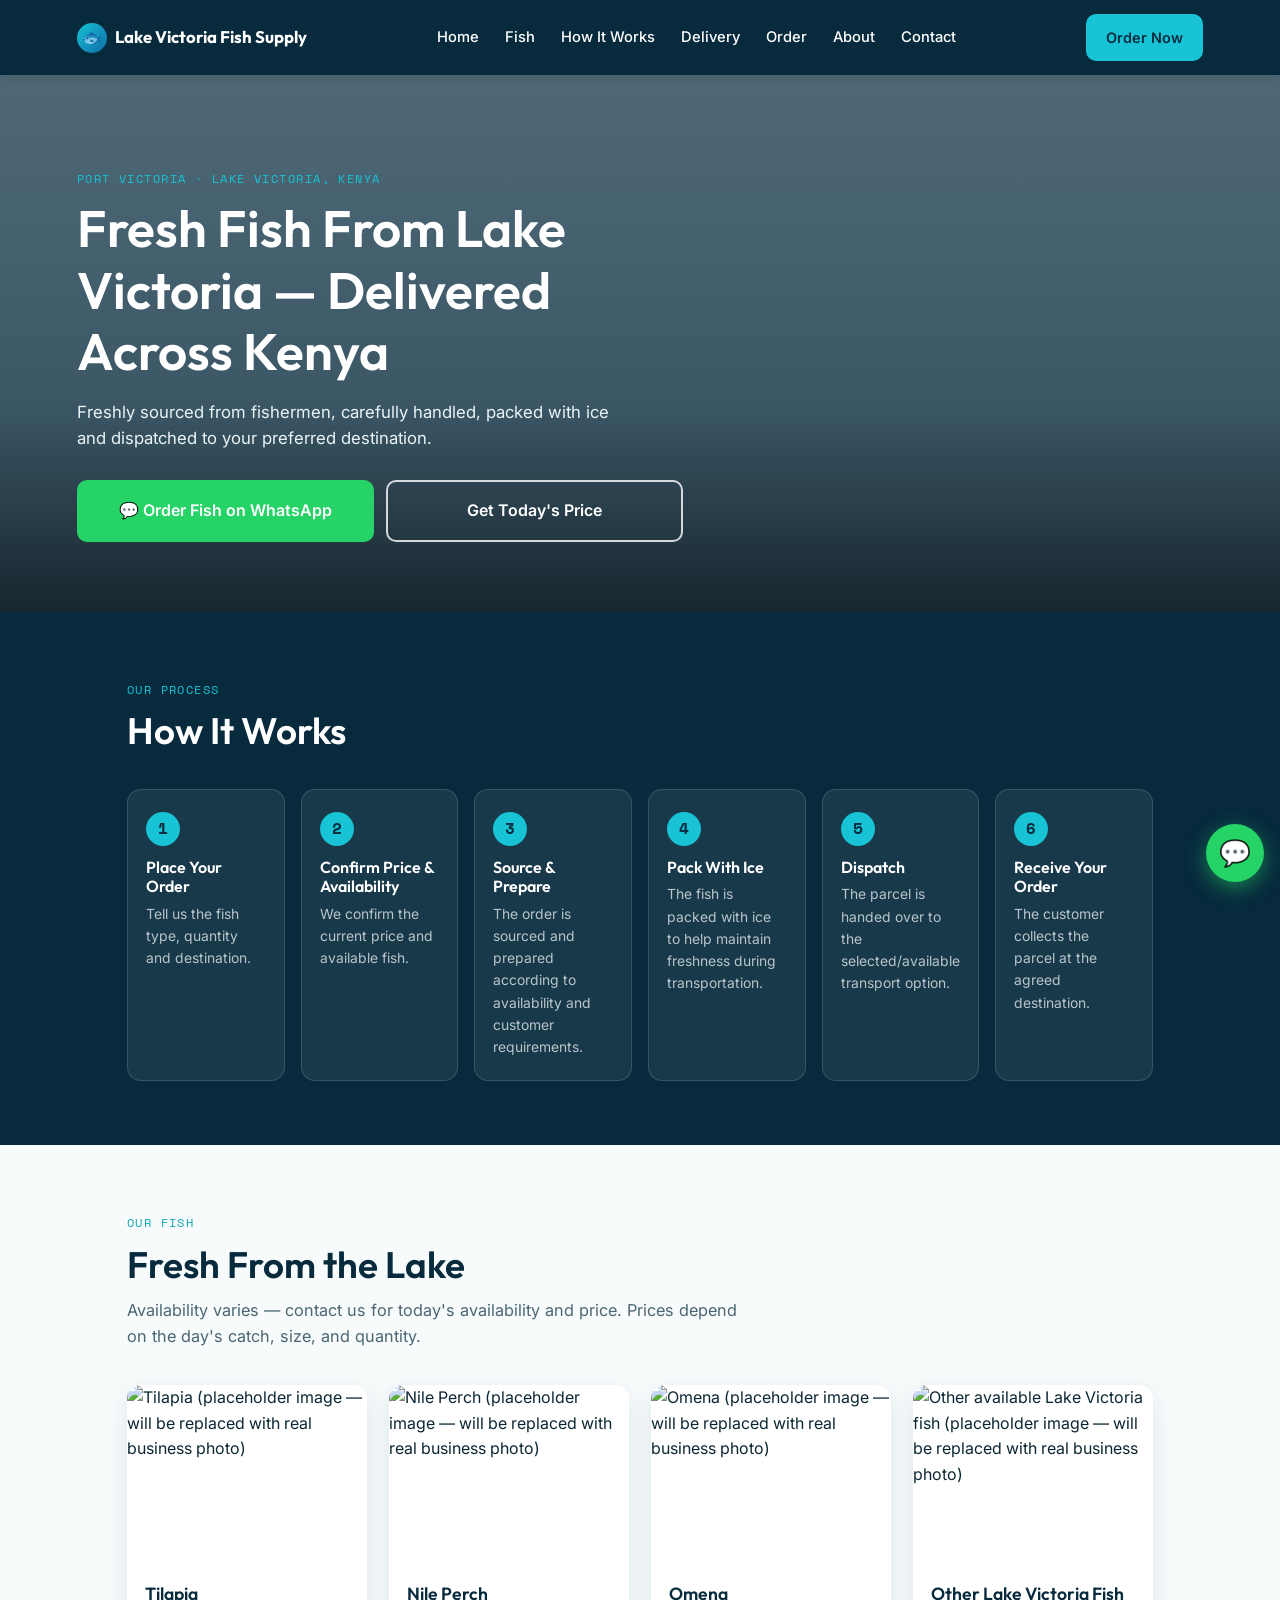
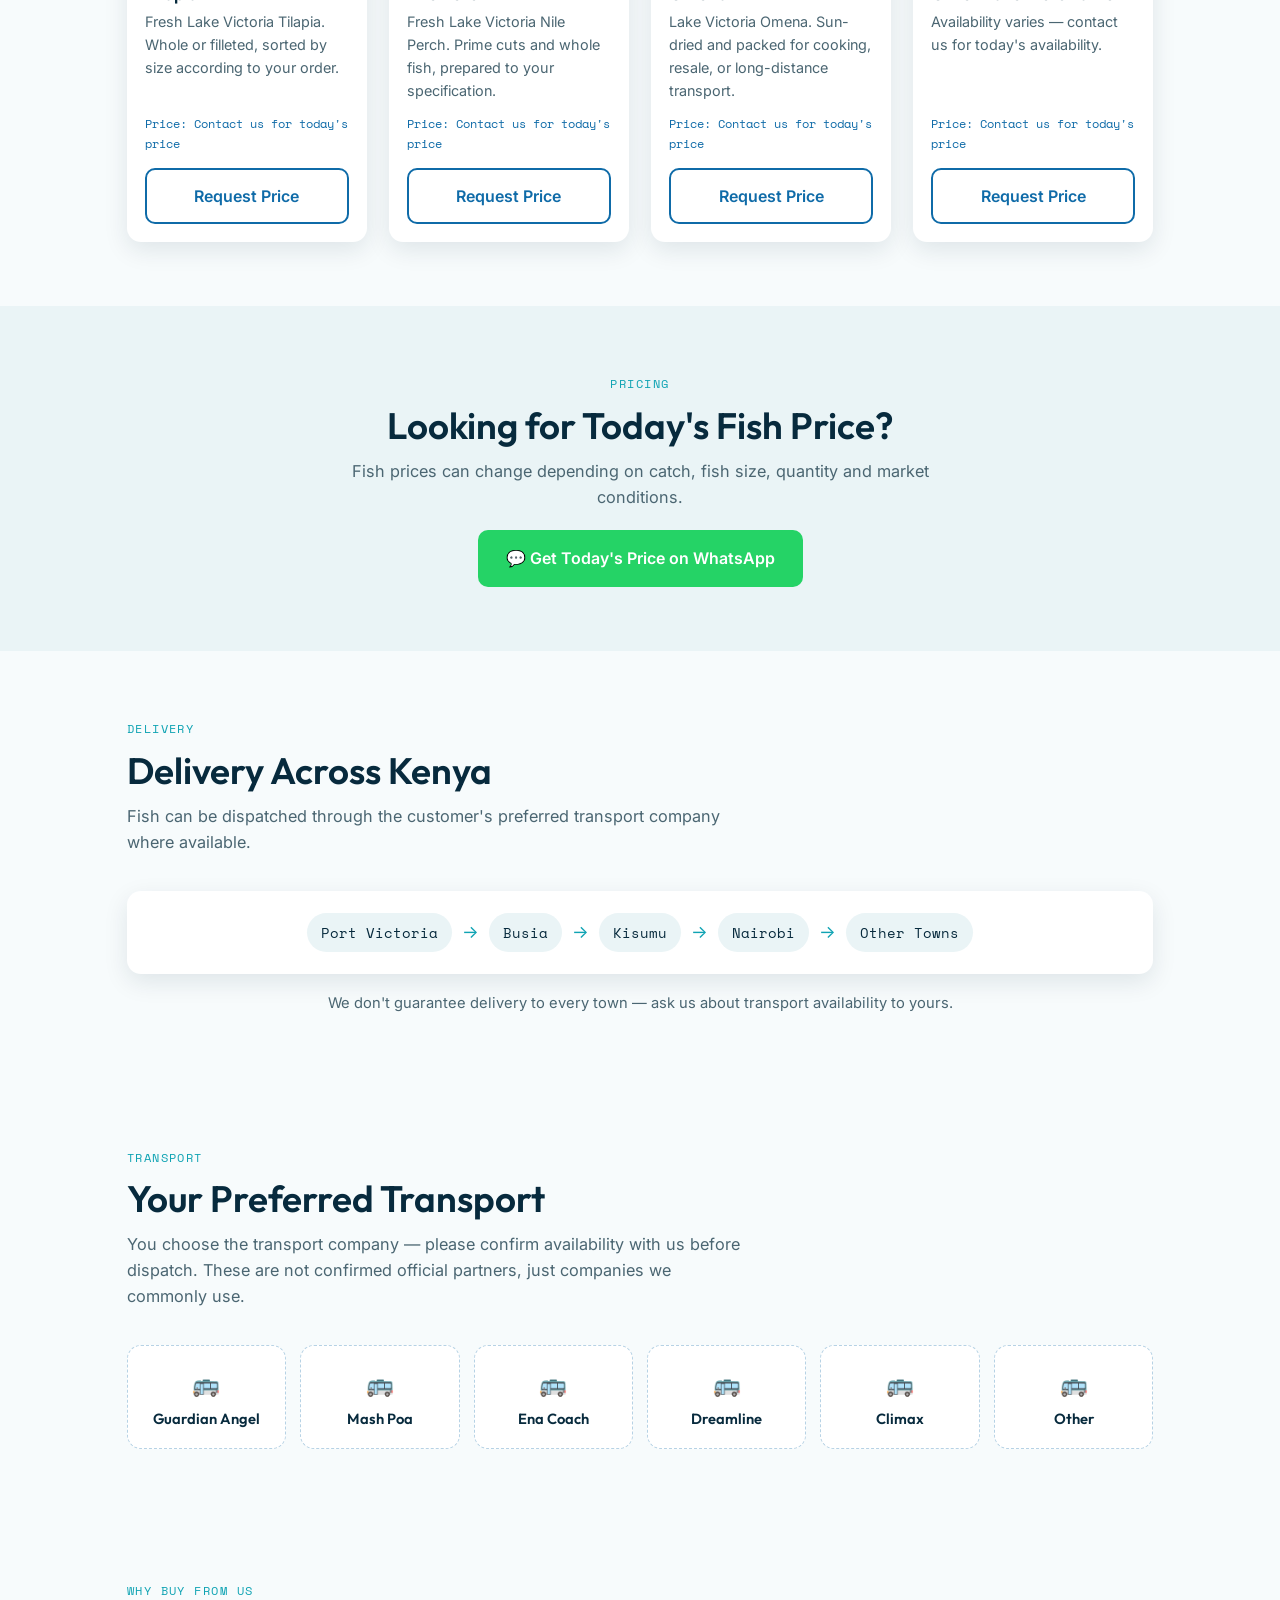
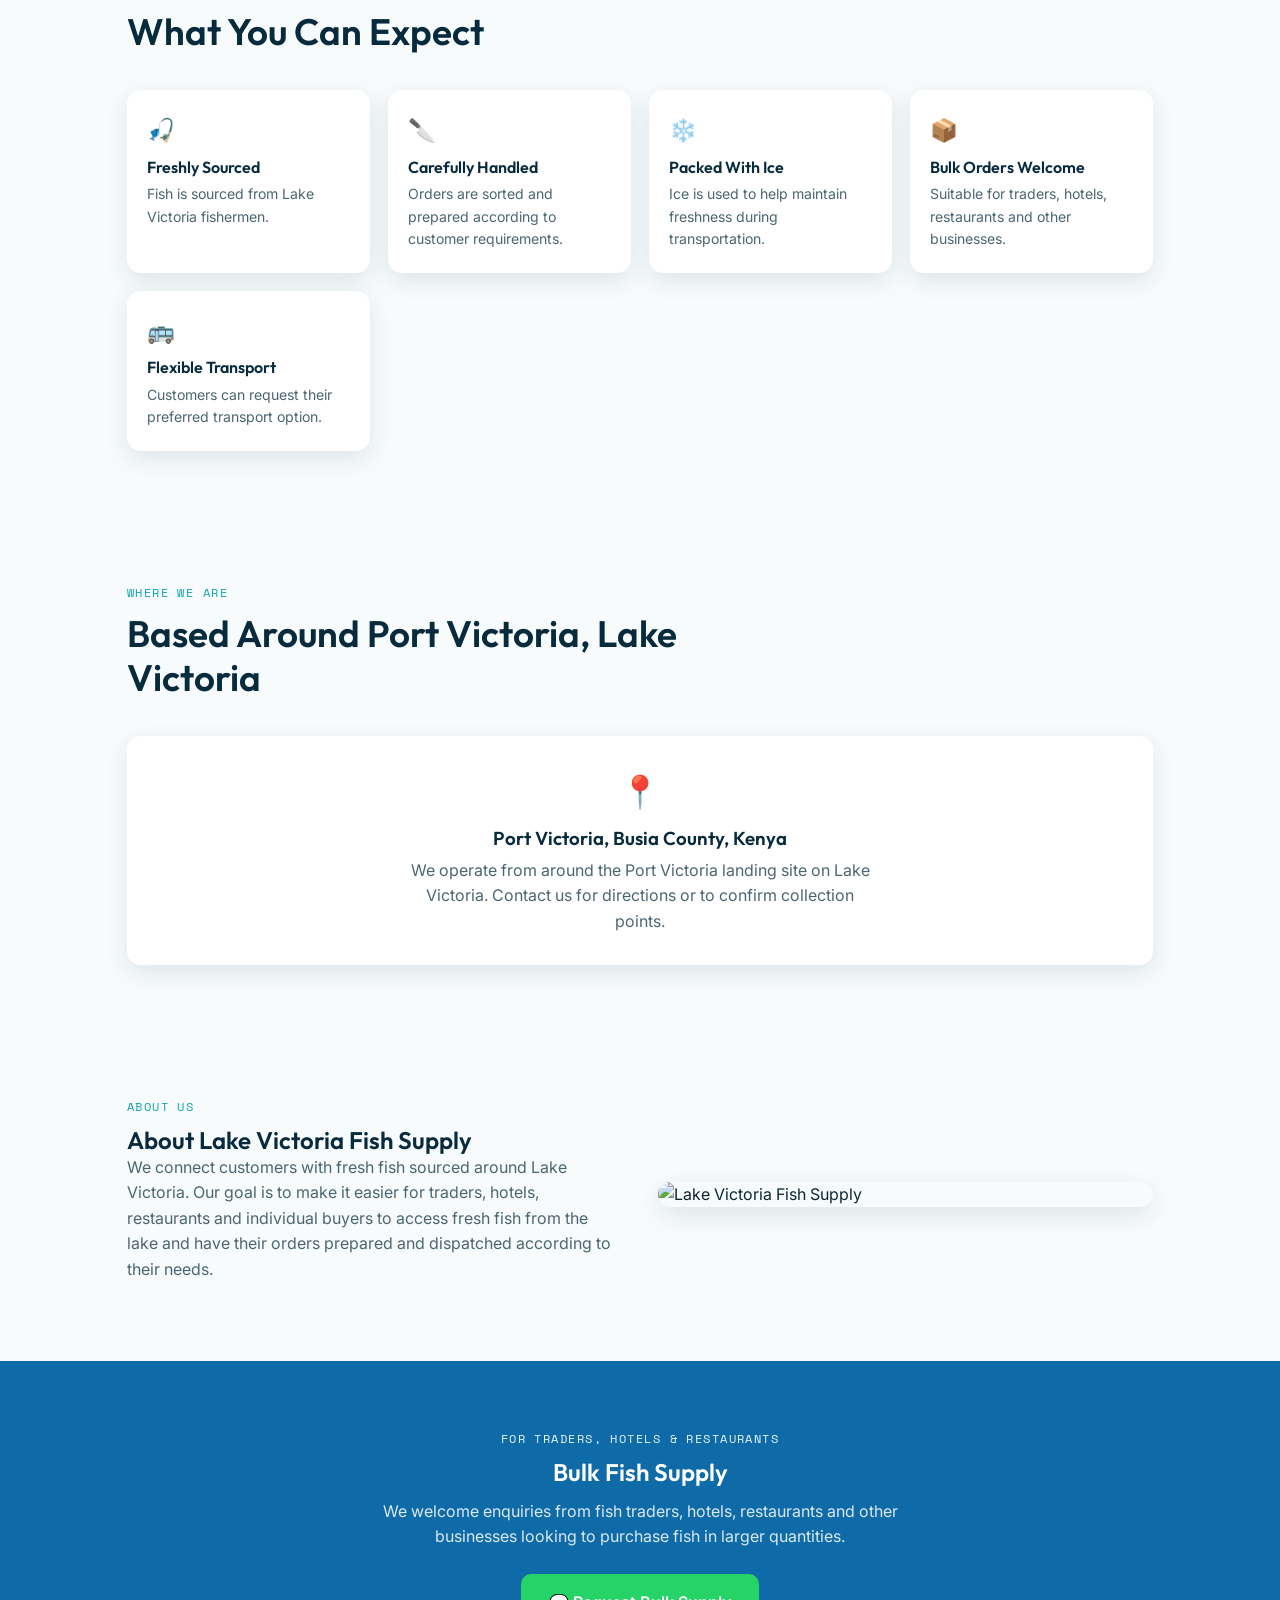
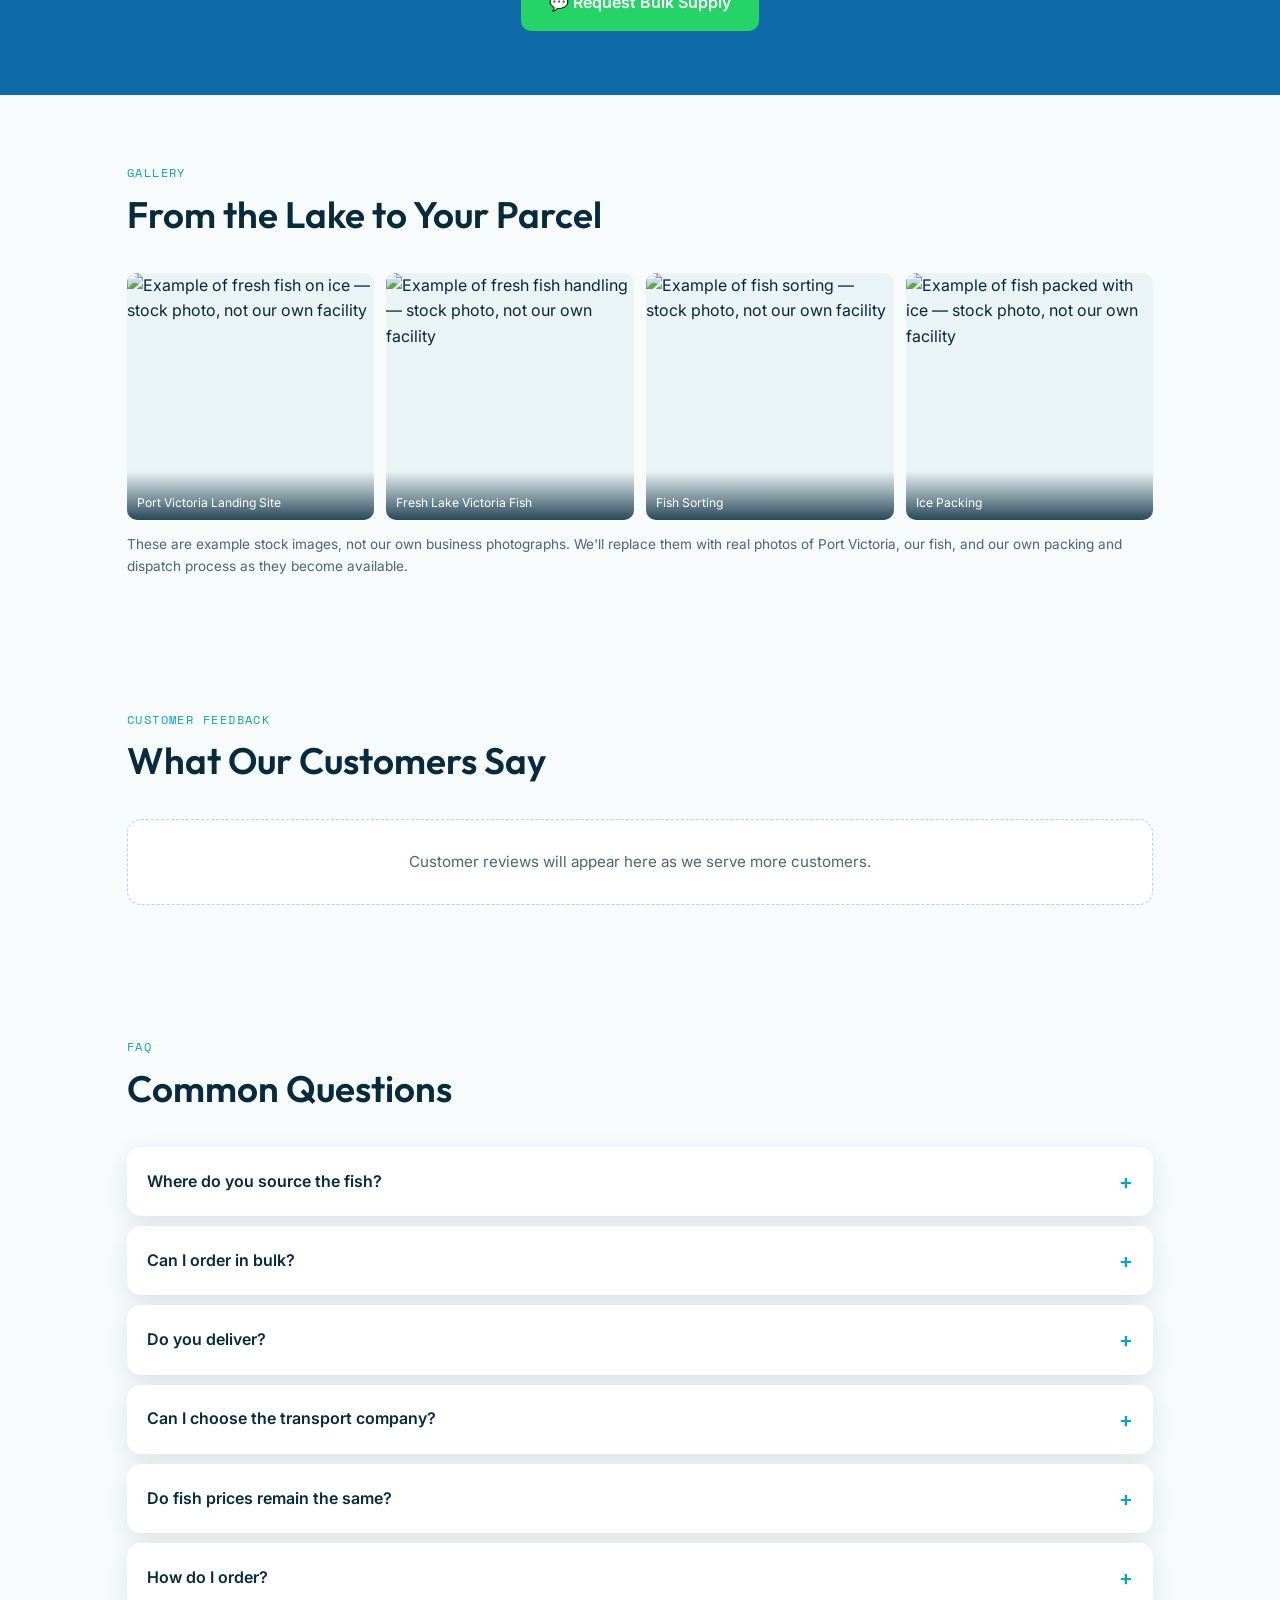
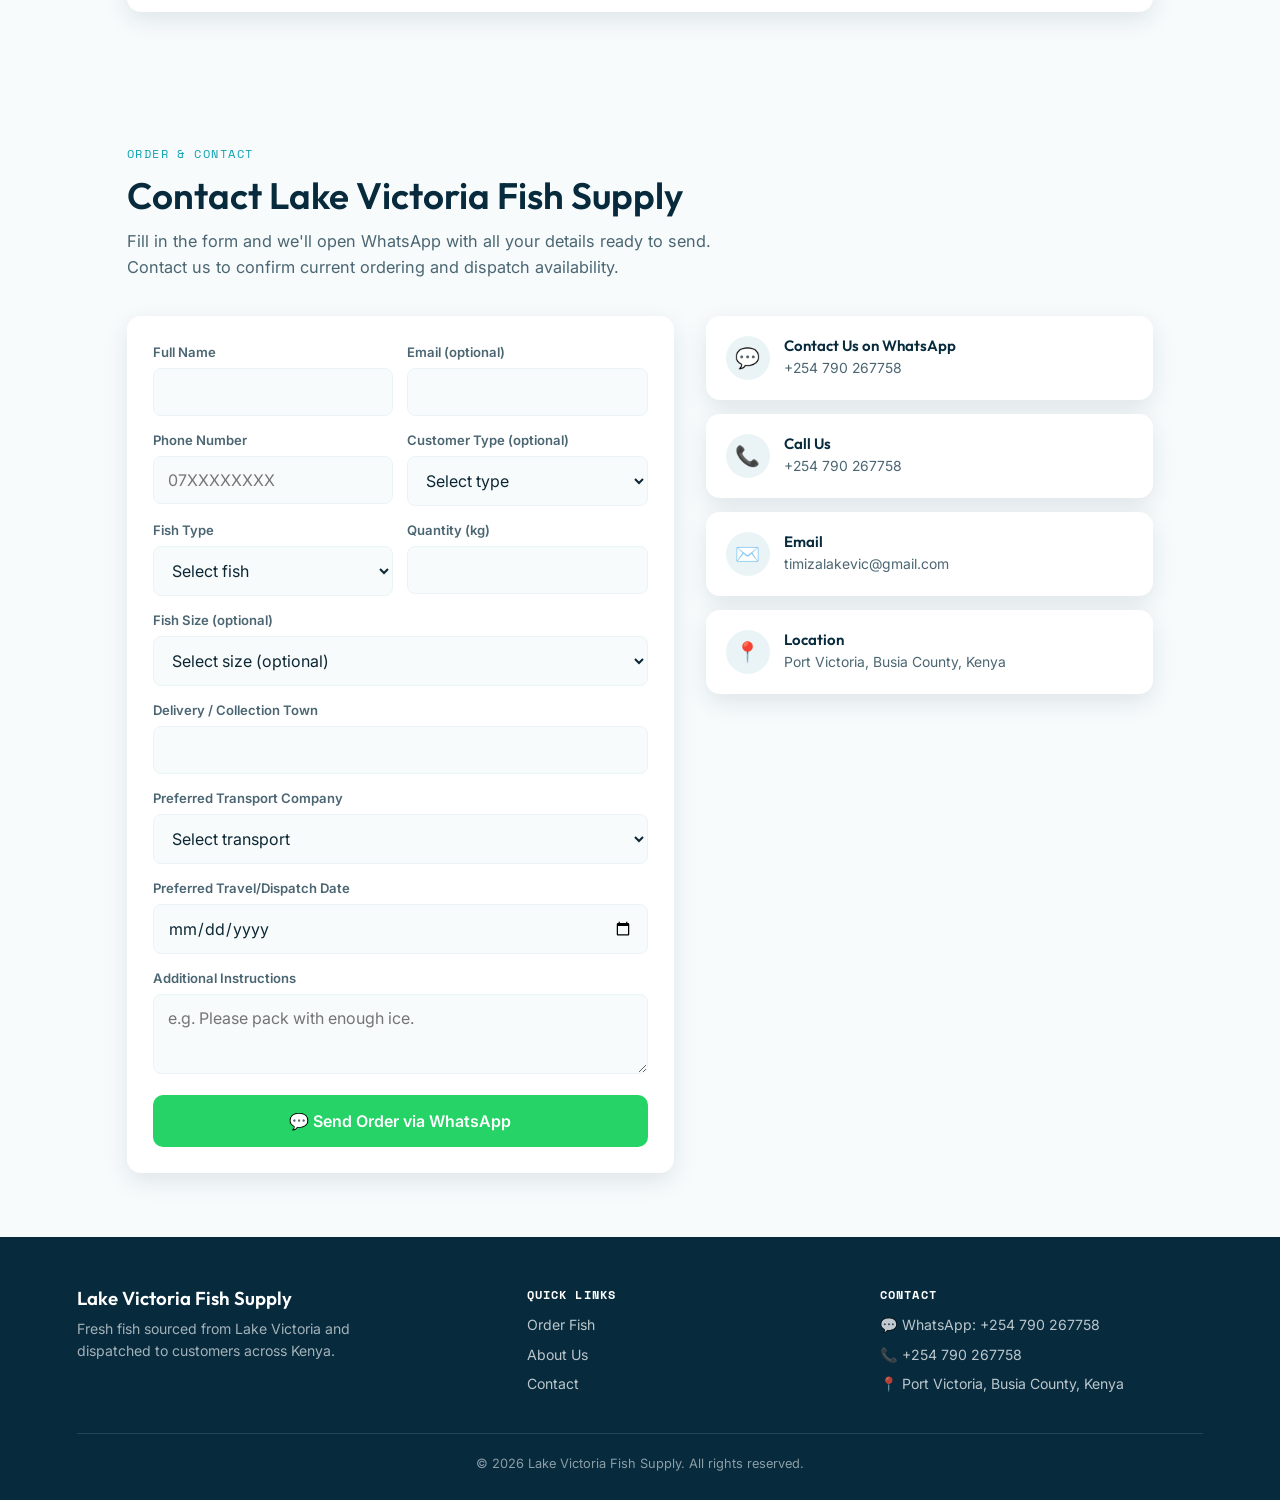
==== commit 932cbce3: "Add files via upload" ====
--- a/index.html
+++ b/index.html
@@ -3,12 +3,8 @@
 <head>
 <meta charset="UTF-8">
 <meta name="viewport" content="width=device-width, initial-scale=1.0">
-<title>Lake Victoria Fish Supply | Fresh Fish Delivered Nationwide, Kenya</title>
-<meta name="description" content="Fresh fish sourced directly from fishermen in Port Victoria, Lake Victoria. Ice-packed and delivered nationwide across Kenya to hotels, restaurants, supermarkets, traders and wholesalers.">
-<meta name="keywords" content="fresh fish Kenya, Lake Victoria fish supply, tilapia supplier Kenya, Nile perch supplier, omena supplier, fish delivery Kenya, Port Victoria fish">
-<meta property="og:title" content="Lake Victoria Fish Supply">
-<meta property="og:description" content="Fresh fish from Lake Victoria to all parts of Kenya. Direct from fishermen, ice-packed, nationwide delivery.">
-<meta property="og:type" content="website">
+<title>Lake Victoria Fish Supply | Fresh Fish From Lake Victoria</title>
+<meta name="description" content="Fresh fish sourced around Lake Victoria and dispatched to customers, traders, hotels and restaurants. Contact us for today's prices and availability.">
 <meta name="theme-color" content="#072a3d">
 <link rel="preconnect" href="https://fonts.googleapis.com">
 <link href="https://fonts.googleapis.com/css2?family=Outfit:wght@500;600;700&family=Inter:wght@400;500;600&family=Space+Mono:wght@400;700&display=swap" rel="stylesheet">
@@ -20,178 +16,299 @@
 <nav class="nav">
   <a href="#home" class="nav-brand"><span class="logo-mark">🐟</span>Lake Victoria Fish Supply</a>
   <div class="nav-links">
+    <a href="#home">Home</a>
+    <a href="#fish">Fish</a>
+    <a href="#how-it-works">How It Works</a>
+    <a href="#delivery">Delivery</a>
+    <a href="#order">Order</a>
     <a href="#about">About</a>
-    <a href="#products">Products</a>
-    <a href="#how-it-works">How It Works</a>
-    <a href="#gallery">Gallery</a>
     <a href="#contact">Contact</a>
   </div>
-  <a href="#contact" class="btn btn-primary btn-sm nav-cta">Order Now</a>
+  <a href="#order" class="btn btn-primary btn-sm nav-cta">Order Now</a>
   <button class="nav-toggle" aria-label="Open menu">☰</button>
 </nav>
 
 <div class="mobile-menu">
   <button class="close-btn" aria-label="Close menu">×</button>
+  <a href="#home">Home</a>
+  <a href="#fish">Fish</a>
+  <a href="#how-it-works">How It Works</a>
+  <a href="#delivery">Delivery</a>
+  <a href="#order">Order</a>
   <a href="#about">About</a>
-  <a href="#products">Products</a>
-  <a href="#how-it-works">How It Works</a>
-  <a href="#gallery">Gallery</a>
   <a href="#contact">Contact</a>
 </div>
 
 <!-- ================= HERO ================= -->
 <header class="hero" id="home">
-  <div class="hero-bg" role="img" aria-label="Fresh fish on ice from Lake Victoria"></div>
+  <div class="hero-bg" role="img" aria-label="Fresh fish from Lake Victoria"></div>
   <div class="hero-overlay"></div>
   <div class="hero-content">
-    <span class="eyebrow">Port Victoria · Busia County, Kenya</span>
-    <h1>Fresh Fish Supply from Lake Victoria to All Parts of Kenya.</h1>
-    <p class="sub">We source directly from trusted Lake Victoria fishermen, pack every order in ice, and dispatch it nationwide through the transport company you trust — for hotels, restaurants, supermarkets, traders and wholesalers.</p>
+    <span class="eyebrow">Port Victoria · Lake Victoria, Kenya</span>
+    <h1>Fresh Fish From Lake Victoria — Delivered Across Kenya</h1>
+    <p class="sub">Freshly sourced from fishermen, carefully handled, packed with ice and dispatched to your preferred destination.</p>
     <div class="hero-actions">
-      <a href="#contact" class="btn btn-primary">Order Now</a>
-      <a href="#contact" class="btn btn-ghost">Contact Us</a>
-    </div>
-  </div>
-  <div class="wave-divider" aria-hidden="true">
-    <svg viewBox="0 0 1200 60" preserveAspectRatio="none"><path d="M0,30 C300,70 900,-10 1200,30 L1200,60 L0,60 Z" fill="#f7fbfc"></path></svg>
+      <a href="#" class="btn btn-whatsapp" data-wa-message="Hello Lake Victoria Fish Supply, I would like to place an order for fish.">💬 Order Fish on WhatsApp</a>
+      <a href="#" class="btn btn-ghost" data-wa-message="Hello Lake Victoria Fish Supply, I would like to know today's fish prices and availability.">Get Today's Price</a>
+    </div>
   </div>
 </header>
 
+<!-- ================= HOW WE GET YOUR FISH TO YOU ================= -->
+<section class="steps-band" id="how-it-works">
+  <div class="section">
+    <div class="section-head">
+      <span class="eyebrow" style="color:#17c3d4">Our Process</span>
+      <h2>How It Works</h2>
+    </div>
+    <div class="steps-grid">
+      <div class="step-card"><span class="step-num mono">1</span><h3>Place Your Order</h3><p>Tell us the fish type, quantity and destination.</p></div>
+      <div class="step-card"><span class="step-num mono">2</span><h3>Confirm Price &amp; Availability</h3><p>We confirm the current price and available fish.</p></div>
+      <div class="step-card"><span class="step-num mono">3</span><h3>Source &amp; Prepare</h3><p>The order is sourced and prepared according to availability and customer requirements.</p></div>
+      <div class="step-card"><span class="step-num mono">4</span><h3>Pack With Ice</h3><p>The fish is packed with ice to help maintain freshness during transportation.</p></div>
+      <div class="step-card"><span class="step-num mono">5</span><h3>Dispatch</h3><p>The parcel is handed over to the selected/available transport option.</p></div>
+      <div class="step-card"><span class="step-num mono">6</span><h3>Receive Your Order</h3><p>The customer collects the parcel at the agreed destination.</p></div>
+    </div>
+  </div>
+</section>
+
+<!-- ================= FISH PRODUCTS ================= -->
+<section class="section" id="fish">
+  <div class="section-head">
+    <span class="eyebrow">Our Fish</span>
+    <h2>Fresh From the Lake</h2>
+    <p>Availability varies — contact us for today's availability and price. Prices depend on the day's catch, size, and quantity.</p>
+  </div>
+  <div class="product-grid">
+
+    <article class="product-card">
+      <img class="thumb" src="https://images.unsplash.com/photo-1607629194532-53c98b8180da?auto=format&fit=crop&w=500&q=70" alt="Tilapia (placeholder image — will be replaced with real business photo)" loading="lazy">
+      <div class="body">
+        <h3>Tilapia</h3>
+        <p class="desc">Fresh Lake Victoria Tilapia. Whole or filleted, sorted by size according to your order.</p>
+        <p class="price-note">Price: Contact us for today's price</p>
+        <button class="btn btn-outline btn-block" data-request-price="Tilapia">Request Price</button>
+      </div>
+    </article>
+
+    <article class="product-card">
+      <img class="thumb" src="https://images.unsplash.com/photo-1611214774777-3d997a9d0e35?auto=format&fit=crop&w=500&q=70" alt="Nile Perch (placeholder image — will be replaced with real business photo)" loading="lazy">
+      <div class="body">
+        <h3>Nile Perch</h3>
+        <p class="desc">Fresh Lake Victoria Nile Perch. Prime cuts and whole fish, prepared to your specification.</p>
+        <p class="price-note">Price: Contact us for today's price</p>
+        <button class="btn btn-outline btn-block" data-request-price="Nile Perch">Request Price</button>
+      </div>
+    </article>
+
+    <article class="product-card">
+      <img class="thumb" src="https://images.unsplash.com/photo-1758827986233-6c0259b54fb1?auto=format&fit=crop&w=500&q=70" alt="Omena (placeholder image — will be replaced with real business photo)" loading="lazy">
+      <div class="body">
+        <h3>Omena</h3>
+        <p class="desc">Lake Victoria Omena. Sun-dried and packed for cooking, resale, or long-distance transport.</p>
+        <p class="price-note">Price: Contact us for today's price</p>
+        <button class="btn btn-outline btn-block" data-request-price="Omena">Request Price</button>
+      </div>
+    </article>
+
+    <article class="product-card">
+      <img class="thumb" src="https://images.unsplash.com/photo-1554071407-1fb7259a9118?auto=format&fit=crop&w=500&q=70" alt="Other available Lake Victoria fish (placeholder image — will be replaced with real business photo)" loading="lazy">
+      <div class="body">
+        <h3>Other Lake Victoria Fish</h3>
+        <p class="desc">Availability varies — contact us for today's availability.</p>
+        <p class="price-note">Price: Contact us for today's price</p>
+        <button class="btn btn-outline btn-block" data-request-price="Other available fish">Request Price</button>
+      </div>
+    </article>
+
+  </div>
+</section>
+
+<!-- ================= TODAY'S PRICE ================= -->
+<section class="price-band">
+  <div class="section">
+    <div class="section-head">
+      <span class="eyebrow">Pricing</span>
+      <h2>Looking for Today's Fish Price?</h2>
+      <p>Fish prices can change depending on catch, fish size, quantity and market conditions.</p>
+    </div>
+    <a href="#" class="btn btn-whatsapp" data-wa-message="Hello Lake Victoria Fish Supply, I would like to know today's fish prices and availability.">💬 Get Today's Price on WhatsApp</a>
+  </div>
+</section>
+
+<!-- ================= DELIVERY ================= -->
+<section class="section" id="delivery">
+  <div class="section-head">
+    <span class="eyebrow">Delivery</span>
+    <h2>Delivery Across Kenya</h2>
+    <p>Fish can be dispatched through the customer's preferred transport company where available.</p>
+  </div>
+  <div class="route-strip">
+    <span class="town">Port Victoria</span><span class="arrow">→</span>
+    <span class="town">Busia</span><span class="arrow">→</span>
+    <span class="town">Kisumu</span><span class="arrow">→</span>
+    <span class="town">Nairobi</span><span class="arrow">→</span>
+    <span class="town">Other Towns</span>
+  </div>
+  <p style="text-align:center; color:var(--ink-soft); font-size:0.92rem;">We don't guarantee delivery to every town — ask us about transport availability to yours.</p>
+</section>
+
+<!-- ================= TRANSPORT ================= -->
+<section class="section">
+  <div class="section-head">
+    <span class="eyebrow">Transport</span>
+    <h2>Your Preferred Transport</h2>
+    <p>You choose the transport company — please confirm availability with us before dispatch. These are not confirmed official partners, just companies we commonly use.</p>
+  </div>
+  <div class="transport-grid">
+    <div class="transport-card"><div class="icon">🚌</div><h4>Guardian Angel</h4></div>
+    <div class="transport-card"><div class="icon">🚌</div><h4>Mash Poa</h4></div>
+    <div class="transport-card"><div class="icon">🚌</div><h4>Ena Coach</h4></div>
+    <div class="transport-card"><div class="icon">🚌</div><h4>Dreamline</h4></div>
+    <div class="transport-card"><div class="icon">🚌</div><h4>Climax</h4></div>
+    <div class="transport-card"><div class="icon">🚌</div><h4>Other</h4></div>
+  </div>
+</section>
+
+<!-- ================= WHY BUY FROM US ================= -->
+<section class="section">
+  <div class="section-head">
+    <span class="eyebrow">Why Buy From Us</span>
+    <h2>What You Can Expect</h2>
+  </div>
+  <div class="why-grid">
+    <div class="why-card"><div class="icon">🎣</div><h3>Freshly Sourced</h3><p>Fish is sourced from Lake Victoria fishermen.</p></div>
+    <div class="why-card"><div class="icon">🔪</div><h3>Carefully Handled</h3><p>Orders are sorted and prepared according to customer requirements.</p></div>
+    <div class="why-card"><div class="icon">❄️</div><h3>Packed With Ice</h3><p>Ice is used to help maintain freshness during transportation.</p></div>
+    <div class="why-card"><div class="icon">📦</div><h3>Bulk Orders Welcome</h3><p>Suitable for traders, hotels, restaurants and other businesses.</p></div>
+    <div class="why-card"><div class="icon">🚌</div><h3>Flexible Transport</h3><p>Customers can request their preferred transport option.</p></div>
+  </div>
+</section>
+
+<!-- ================= LOCATION ================= -->
+<section class="section">
+  <div class="section-head">
+    <span class="eyebrow">Where We Are</span>
+    <h2>Based Around Port Victoria, Lake Victoria</h2>
+  </div>
+  <div class="location-box">
+    <div class="icon">📍</div>
+    <h3>Port Victoria, Busia County, Kenya</h3>
+    <p>We operate from around the Port Victoria landing site on Lake Victoria. Contact us for directions or to confirm collection points.</p>
+  </div>
+</section>
+
 <!-- ================= ABOUT ================= -->
-<section class="section reveal" id="about">
+<section class="section" id="about">
   <div class="about-grid">
     <div>
       <span class="eyebrow">About Us</span>
-      <h2>Who we are</h2>
+      <h2>About Lake Victoria Fish Supply</h2>
       <div class="about-copy">
-        <p>Lake Victoria Fish Supply connects fish traders, hotels, restaurants, supermarkets, institutions and wholesalers directly with fishermen from Port Victoria on Lake Victoria. We built this business to close the gap between the lake and buyers across Kenya who need fish they can actually trust.</p>
-        <p><strong>Our mission</strong> is simple: make it easy for any business in Kenya to receive genuinely fresh fish, no matter how far they are from the lake.</p>
-      </div>
-      <div class="about-points">
-        <div class="about-point"><span class="mark">✓</span><p><strong>Why choose us:</strong> we inspect and grade every order before it leaves Port Victoria.</p></div>
-        <div class="about-point"><span class="mark">✓</span><p><strong>Freshness commitment:</strong> fish is packed in ice within hours of landing, not days.</p></div>
-        <div class="about-point"><span class="mark">✓</span><p><strong>Quality commitment:</strong> we work only with fishermen we know and trust.</p></div>
-      </div>
-    </div>
-    <img src="https://images.unsplash.com/photo-1563557908-b7787229f123?auto=format&fit=crop&w=900&q=75" alt="Fresh fish packed in ice, ready for dispatch" loading="lazy">
-  </div>
-</section>
-
-<!-- ================= PRODUCTS ================= -->
-<section class="section reveal" id="products">
-  <div class="section-head">
-    <span class="eyebrow">Our Fish</span>
-    <h2>Products</h2>
-    <p>Prices vary with the day's catch — message us for today's rate.</p>
-  </div>
-  <div class="product-grid">
-
-    <article class="product-card">
-      <img class="thumb" src="https://commons.wikimedia.org/wiki/Special:FilePath/Tilapia_fish.jpg?width=600" alt="Fresh tilapia" loading="lazy">
-      <div class="body">
-        <span class="avail mono">✓ Available today</span>
-        <h3>Tilapia</h3>
-        <p class="desc">Whole or filleted, sorted by size — our most popular order for restaurants, hotels and traders.</p>
-        <button class="btn btn-outline" data-order="Tilapia">Contact for Today's Price</button>
-      </div>
-    </article>
-
-    <article class="product-card">
-      <img class="thumb" src="https://images.unsplash.com/photo-1611214774777-3d997a9d0e35?auto=format&fit=crop&w=600&q=75" alt="Fresh Nile Perch" loading="lazy">
-      <div class="body">
-        <span class="avail mono">✓ Available today</span>
-        <h3>Nile Perch</h3>
-        <p class="desc">Prime cuts and whole fish, ideal for grilling, frying, or processing at scale.</p>
-        <button class="btn btn-outline" data-order="Nile Perch">Contact for Today's Price</button>
-      </div>
-    </article>
-
-    <article class="product-card">
-      <img class="thumb" src="https://images.unsplash.com/photo-1758827986233-6c0259b54fb1?auto=format&fit=crop&w=600&q=75" alt="Sun-dried omena" loading="lazy">
-      <div class="body">
-        <span class="avail mono">✓ Sun-dried, in stock</span>
-        <h3>Omena</h3>
-        <p class="desc">Sun-dried and ready for cooking or resale, packed to travel long distances.</p>
-        <button class="btn btn-outline" data-order="Omena">Contact for Today's Price</button>
-      </div>
-    </article>
-
-  </div>
-</section>
-
-<!-- ================= HOW ORDERING WORKS ================= -->
-<section class="steps-band" id="how-it-works">
-  <div class="section reveal">
-    <div class="section-head">
-      <span class="eyebrow" style="color:#17c3d4">How Ordering Works</span>
-      <h2>From your order to your door, in five steps</h2>
-    </div>
-    <div class="steps-grid">
-      <div class="step-card"><span class="step-num mono">1</span><h3>Place your order</h3><p>Fill our order form or message us directly.</p></div>
-      <div class="step-card"><span class="step-num mono">2</span><h3>We source the fish</h3><p>Bought fresh straight from Port Victoria fishermen.</p></div>
-      <div class="step-card"><span class="step-num mono">3</span><h3>Clean &amp; ice-pack</h3><p>Cleaned, graded, and packed with ice for freshness.</p></div>
-      <div class="step-card"><span class="step-num mono">4</span><h3>Dispatch</h3><p>Sent via your preferred transport company.</p></div>
-      <div class="step-card"><span class="step-num mono">5</span><h3>You receive it fresh</h3><p>Collected at your end, still cold and fresh.</p></div>
-    </div>
-  </div>
-</section>
-
-<!-- ================= WHY CHOOSE US ================= -->
-<section class="section reveal">
-  <div class="section-head">
-    <span class="eyebrow">Why Choose Us</span>
-    <h2>Built for buyers who can't afford spoiled stock</h2>
-  </div>
-  <div class="why-grid">
-    <div class="why-card"><div class="icon">🎣</div><h3>Fresh daily catch</h3><p>Direct from Lake Victoria fishermen, landed the same day.</p></div>
-    <div class="why-card"><div class="icon">❄️</div><h3>Hygienic ice packaging</h3><p>Every parcel packed to survive the journey fresh.</p></div>
-    <div class="why-card"><div class="icon">🚌</div><h3>Nationwide delivery</h3><p>Dispatched through the transport company you choose.</p></div>
-    <div class="why-card"><div class="icon">💬</div><h3>Reliable support</h3><p>Reach us on call or WhatsApp, every day of the week.</p></div>
-    <div class="why-card"><div class="icon">📦</div><h3>Bulk orders accepted</h3><p>From single parcels to full restaurant supply.</p></div>
-    <div class="why-card"><div class="icon">✅</div><h3>Trusted sourcing</h3><p>We only work with fishermen we personally know.</p></div>
+        <p>We connect customers with fresh fish sourced around Lake Victoria. Our goal is to make it easier for traders, hotels, restaurants and individual buyers to access fresh fish from the lake and have their orders prepared and dispatched according to their needs.</p>
+      </div>
+    </div>
+    <img src="images/about-photo.jpg" alt="Lake Victoria Fish Supply" loading="lazy">
+  </div>
+</section>
+
+<!-- ================= TRUST / BULK ================= -->
+<section class="trust-band">
+  <div class="section">
+    <span class="eyebrow" style="color:#e6f7ff">For Traders, Hotels &amp; Restaurants</span>
+    <h2>Bulk Fish Supply</h2>
+    <p>We welcome enquiries from fish traders, hotels, restaurants and other businesses looking to purchase fish in larger quantities.</p>
+    <a href="#" class="btn btn-whatsapp" data-wa-message="Hello Lake Victoria Fish Supply, I am interested in a bulk fish supply order. Please share today's prices and available fish.">💬 Request Bulk Supply</a>
   </div>
 </section>
 
 <!-- ================= GALLERY ================= -->
-<section class="section reveal" id="gallery">
+<section class="section" id="gallery">
   <div class="section-head">
     <span class="eyebrow">Gallery</span>
-    <h2>From the lake to your parcel</h2>
+    <h2>From the Lake to Your Parcel</h2>
   </div>
   <div class="gallery-grid">
-    <a href="https://images.unsplash.com/photo-1611214774777-3d997a9d0e35?auto=format&fit=crop&w=1000&q=75" target="_blank" rel="noopener">
-      <img src="https://images.unsplash.com/photo-1611214774777-3d997a9d0e35?auto=format&fit=crop&w=700&q=75" alt="Fresh fish from Lake Victoria" loading="lazy">
-      <span class="gallery-cap">Fresh fish</span>
-    </a>
-    <a href="https://images.unsplash.com/photo-1563557908-b7787229f123?auto=format&fit=crop&w=700&q=75" target="_blank" rel="noopener">
-      <img src="https://images.unsplash.com/photo-1563557908-b7787229f123?auto=format&fit=crop&w=500&q=75" alt="Fish packaging process with ice" loading="lazy">
-      <span class="gallery-cap">Packaging process</span>
-    </a>
-    <a href="https://images.unsplash.com/photo-1554071407-1fb7259a9118?auto=format&fit=crop&w=700&q=75" target="_blank" rel="noopener">
-      <img src="https://images.unsplash.com/photo-1554071407-1fb7259a9118?auto=format&fit=crop&w=500&q=75" alt="Fish parcels loaded for transport" loading="lazy">
-      <span class="gallery-cap">Loading parcels</span>
-    </a>
-    <a href="https://images.unsplash.com/photo-1758827986233-6c0259b54fb1?auto=format&fit=crop&w=700&q=75" target="_blank" rel="noopener">
-      <img src="https://images.unsplash.com/photo-1758827986233-6c0259b54fb1?auto=format&fit=crop&w=500&q=75" alt="Fish parcel ready for delivery" loading="lazy">
-      <span class="gallery-cap">Delivery</span>
-    </a>
-  </div>
-</section>
-
-<!-- ================= CONTACT & ORDER ================= -->
-<section class="section reveal" id="contact">
-  <div class="section-head">
-    <span class="eyebrow">Contact &amp; Order</span>
-    <h2>Place your order</h2>
-    <p>Fill in the form and we'll confirm your order over WhatsApp, or reach us directly below.</p>
-  </div>
-  <div class="contact-wrap">
+    <div class="gallery-item"><img src="https://images.unsplash.com/photo-1611214774777-3d997a9d0e35?auto=format&fit=crop&w=400&q=70" alt="Example of fresh fish on ice — stock photo, not our own facility" loading="lazy"><span class="gallery-cap">Port Victoria Landing Site</span></div>
+    <div class="gallery-item"><img src="https://images.unsplash.com/photo-1563557908-b7787229f123?auto=format&fit=crop&w=400&q=70" alt="Example of fresh fish handling — stock photo, not our own facility" loading="lazy"><span class="gallery-cap">Fresh Lake Victoria Fish</span></div>
+    <div class="gallery-item"><img src="https://images.unsplash.com/photo-1554071407-1fb7259a9118?auto=format&fit=crop&w=400&q=70" alt="Example of fish sorting — stock photo, not our own facility" loading="lazy"><span class="gallery-cap">Fish Sorting</span></div>
+    <div class="gallery-item"><img src="https://images.unsplash.com/photo-1758827986233-6c0259b54fb1?auto=format&fit=crop&w=400&q=70" alt="Example of fish packed with ice — stock photo, not our own facility" loading="lazy"><span class="gallery-cap">Ice Packing</span></div>
+  </div>
+  <p class="gallery-note">These are example stock images, not our own business photographs. We'll replace them with real photos of Port Victoria, our fish, and our own packing and dispatch process as they become available.</p>
+</section>
+
+<!-- ================= TESTIMONIALS ================= -->
+<section class="section">
+  <div class="section-head">
+    <span class="eyebrow">Customer Feedback</span>
+    <h2>What Our Customers Say</h2>
+  </div>
+  <div class="testimonial-placeholder">
+    <p>Customer reviews will appear here as we serve more customers.</p>
+  </div>
+</section>
+
+<!-- ================= FAQ ================= -->
+<section class="section">
+  <div class="section-head">
+    <span class="eyebrow">FAQ</span>
+    <h2>Common Questions</h2>
+  </div>
+  <div class="faq-list">
+    <details class="faq-item">
+      <summary>Where do you source the fish?</summary>
+      <p class="faq-answer">Fish is sourced around Lake Victoria, including the Port Victoria area.</p>
+    </details>
+    <details class="faq-item">
+      <summary>Can I order in bulk?</summary>
+      <p class="faq-answer">Yes. Contact us to discuss availability and current pricing.</p>
+    </details>
+    <details class="faq-item">
+      <summary>Do you deliver?</summary>
+      <p class="faq-answer">Orders can be dispatched using available transport options. Confirm the transport route before ordering.</p>
+    </details>
+    <details class="faq-item">
+      <summary>Can I choose the transport company?</summary>
+      <p class="faq-answer">Yes. Customers can request their preferred transport company, subject to availability.</p>
+    </details>
+    <details class="faq-item">
+      <summary>Do fish prices remain the same?</summary>
+      <p class="faq-answer">No. Prices can change depending on the day's catch, fish size, quantity and market conditions.</p>
+    </details>
+    <details class="faq-item">
+      <summary>How do I order?</summary>
+      <p class="faq-answer">Fill in the order form or contact us directly through WhatsApp.</p>
+    </details>
+  </div>
+</section>
+
+<!-- ================= ORDER FORM & CONTACT ================= -->
+<section class="section" id="order">
+  <div class="section-head">
+    <span class="eyebrow">Order &amp; Contact</span>
+    <h2>Contact Lake Victoria Fish Supply</h2>
+    <p>Fill in the form and we'll open WhatsApp with all your details ready to send. Contact us to confirm current ordering and dispatch availability.</p>
+  </div>
+  <div class="contact-wrap" id="contact">
 
     <form class="order-form" id="orderForm" aria-label="Fish order form">
-      <div><label for="fullName">Full Name</label><input type="text" id="fullName" name="fullName" required></div>
       <div class="form-row two">
-        <div><label for="phone">Phone Number</label><input type="tel" id="phone" name="phone" required></div>
-        <div><label for="email">Email</label><input type="email" id="email" name="email"></div>
+        <div><label for="fullName">Full Name</label><input type="text" id="fullName" name="fullName" required></div>
+        <div><label for="email">Email (optional)</label><input type="email" id="email" name="email"></div>
+      </div>
+      <div class="form-row two">
+        <div><label for="phone">Phone Number</label><input type="tel" id="phone" name="phone" placeholder="07XXXXXXXX" required></div>
+        <div>
+          <label for="customerType">Customer Type (optional)</label>
+          <select id="customerType" name="customerType">
+            <option value="">Select type</option>
+            <option>Individual</option>
+            <option>Fish Trader</option>
+            <option>Hotel</option>
+            <option>Restaurant</option>
+            <option>Other</option>
+          </select>
+        </div>
       </div>
       <div class="form-row two">
         <div>
@@ -201,32 +318,44 @@
             <option>Tilapia</option>
             <option>Nile Perch</option>
             <option>Omena</option>
+            <option>Other</option>
           </select>
         </div>
         <div><label for="quantity">Quantity (kg)</label><input type="number" id="quantity" name="quantity" min="1" required></div>
       </div>
-      <div><label for="town">Delivery Town</label><input type="text" id="town" name="town" required></div>
+      <div>
+        <label for="size">Fish Size (optional)</label>
+        <select id="size" name="size">
+          <option value="">Select size (optional)</option>
+          <option>Small</option>
+          <option>Medium</option>
+          <option>Large</option>
+          <option>Mixed</option>
+        </select>
+      </div>
+      <div><label for="town">Delivery / Collection Town</label><input type="text" id="town" name="town" required></div>
       <div>
         <label for="transport">Preferred Transport Company</label>
         <select id="transport" name="transport">
           <option value="">Select transport</option>
-          <option>Guardian Eagle</option>
+          <option>Guardian Angel</option>
           <option>Mash Poa</option>
           <option>Ena Coach</option>
           <option>Dreamline</option>
-          <option>Climax Coach</option>
-          <option>Other / I'll advise</option>
+          <option>Climax</option>
+          <option>Other</option>
         </select>
       </div>
-      <div><label for="notes">Additional Notes</label><textarea id="notes" name="notes" placeholder="Grading, packaging notes, delivery timing, etc."></textarea></div>
-      <button type="submit" class="btn btn-primary">Send Order via WhatsApp</button>
+      <div><label for="dispatchDate">Preferred Travel/Dispatch Date</label><input type="date" id="dispatchDate" name="dispatchDate"></div>
+      <div><label for="notes">Additional Instructions</label><textarea id="notes" name="notes" placeholder="e.g. Please pack with enough ice."></textarea></div>
+      <button type="submit" class="btn btn-whatsapp btn-block">💬 Send Order via WhatsApp</button>
       <div class="form-msg" id="formMsg" role="status"></div>
     </form>
 
     <div class="contact-side">
-      <a class="contact-card whatsapp" href="https://wa.me/254790267758" target="_blank" rel="noopener">
+      <a class="contact-card whatsapp" href="#" data-wa-message="Hello Lake Victoria Fish Supply, I would like to make an enquiry.">
         <div class="icon">💬</div>
-        <div><h4>WhatsApp</h4><p>+254 790 267758</p></div>
+        <div><h4>Contact Us on WhatsApp</h4><p>+254 790 267758</p></div>
       </a>
       <a class="contact-card" href="tel:+254790267758">
         <div class="icon">📞</div>
@@ -236,8 +365,9 @@
         <div class="icon">✉️</div>
         <div><h4>Email</h4><p>timizalakevic@gmail.com</p></div>
       </a>
-      <div class="map-placeholder">
-        📍 Google Maps location placeholder<br>Port Victoria, Busia County, Kenya
+      <div class="contact-card">
+        <div class="icon">📍</div>
+        <div><h4>Location</h4><p>Port Victoria, Busia County, Kenya</p></div>
       </div>
     </div>
 
@@ -249,35 +379,25 @@
   <div class="footer-grid">
     <div class="footer-brand">
       <h3>Lake Victoria Fish Supply</h3>
-      <p>Fresh fish sourced directly from Port Victoria fishermen, ice-packed and delivered nationwide across Kenya.</p>
-      <div class="social-row">
-        <a href="#" aria-label="Facebook">f</a>
-        <a href="#" aria-label="Instagram">ig</a>
-        <a href="#" aria-label="Twitter/X">x</a>
-        <a href="https://wa.me/254790267758" aria-label="WhatsApp">wa</a>
-      </div>
+      <p>Fresh fish sourced from Lake Victoria and dispatched to customers across Kenya.</p>
     </div>
     <div class="footer-col">
       <h4>Quick Links</h4>
-      <a href="#about">About</a>
-      <a href="#products">Products</a>
-      <a href="#how-it-works">How It Works</a>
+      <a href="#order">Order Fish</a>
+      <a href="#about">About Us</a>
       <a href="#contact">Contact</a>
     </div>
     <div class="footer-col">
       <h4>Contact</h4>
+      <p>💬 WhatsApp: +254 790 267758</p>
       <p>📞 +254 790 267758</p>
-      <p>💬 WhatsApp: +254 790 267758</p>
-      <p>✉️ timizalakevic@gmail.com</p>
       <p>📍 Port Victoria, Busia County, Kenya</p>
     </div>
   </div>
-  <div class="footer-bottom">
-    &copy; 2026 Lake Victoria Fish Supply. All rights reserved.
-  </div>
+  <div class="footer-bottom">&copy; 2026 Lake Victoria Fish Supply. All rights reserved.</div>
 </footer>
 
-<a class="fab-whatsapp" href="https://wa.me/254790267758" target="_blank" rel="noopener" aria-label="Chat on WhatsApp">💬</a>
+<a class="fab-whatsapp" href="#" data-wa-message="Hello Lake Victoria Fish Supply, I would like to enquire about today's fish prices and availability." aria-label="Chat on WhatsApp">💬</a>
 
 <script src="script.js"></script>
 </body>
--- a/style.css
+++ b/style.css
@@ -1,609 +1,259 @@
 /* ===========================================================
-   Lake Victoria Fish Supply — stylesheet
-   Palette:  --deep (lake depth) --lake (mid blue) --sky (reflection)
-             --foam (page background) --catch (sunset/ice accent) --ink (text)
-   Type:     Fraunces (display) / Work Sans (body) / JetBrains Mono (labels, prices, ledger)
+   Lake Victoria Fish Supply — v3
+   Focus: trustworthy, mobile-first, minimal animation,
+   every button leads somewhere real (WhatsApp/tel/mailto).
+   Palette: --navy (deep water) --blue (primary) --aqua (accent)
+            --ice (background) --mist (panel) --ink (text)
 =========================================================== */
 
 :root {
-  --deep: #0a3d4a;
-  --lake: #127a91;
-  --sky: #5fb8d1;
-  --foam: #f5f7f2;
-  --foam-dim: #e9eee7;
-  --catch: #e8833a;
-  --catch-dark: #c96a28;
-  --ink: #0d2b30;
-  --ink-soft: #3f5a5f;
+  --navy: #072a3d;
+  --blue: #0f6ba8;
+  --aqua: #17c3d4;
+  --aqua-dark: #0fa3b3;
+  --ice: #f7fbfc;
+  --mist: #eaf4f6;
+  --ink: #0c2733;
+  --ink-soft: #4b6672;
   --white: #ffffff;
+  --whatsapp: #25D366;
   --radius: 14px;
-  --shadow: 0 10px 30px rgba(10, 61, 74, 0.12);
-  --wave: "\007e";
+  --shadow: 0 8px 24px rgba(7, 42, 61, 0.1);
 }
 
 * { margin: 0; padding: 0; box-sizing: border-box; }
-
 html { scroll-behavior: smooth; }
-
-@media (prefers-reduced-motion: reduce) {
-  html { scroll-behavior: auto; }
-  * { animation-duration: 0.001ms !important; animation-iteration-count: 1 !important; transition-duration: 0.001ms !important; }
-}
-
-body {
-  font-family: 'Work Sans', sans-serif;
-  color: var(--ink);
-  background: var(--foam);
-  line-height: 1.6;
-  overflow-x: hidden;
-}
-
-h1, h2, h3, h4 {
-  font-family: 'Fraunces', serif;
-  font-weight: 600;
-  color: var(--deep);
-  line-height: 1.15;
-}
-
+body { font-family: 'Inter', sans-serif; color: var(--ink); background: var(--ice); line-height: 1.6; overflow-x: hidden; }
+
+h1, h2, h3, h4 { font-family: 'Outfit', sans-serif; font-weight: 600; color: var(--navy); line-height: 1.2; }
 a { color: inherit; text-decoration: none; }
-ul { list-style: none; }
 img { max-width: 100%; display: block; }
 button { font-family: inherit; cursor: pointer; border: none; }
-
-.mono {
-  font-family: 'JetBrains Mono', monospace;
-  letter-spacing: 0.03em;
-}
-
+ul { list-style: none; }
+
+.mono { font-family: 'Space Mono', monospace; }
 .eyebrow {
-  font-family: 'JetBrains Mono', monospace;
-  font-size: 0.78rem;
-  letter-spacing: 0.14em;
-  text-transform: uppercase;
-  color: var(--catch-dark);
-  display: inline-block;
-  margin-bottom: 10px;
-}
-
-.section {
-  padding: 90px 6vw;
-  max-width: 1180px;
-  margin: 0 auto;
-}
-
-.section-head {
-  max-width: 640px;
-  margin-bottom: 48px;
-}
-
-.section-head h2 { font-size: clamp(1.8rem, 4vw, 2.6rem); }
-.section-head p { color: var(--ink-soft); margin-top: 12px; font-size: 1.05rem; }
-
-/* focus visibility */
+  font-family: 'Space Mono', monospace; font-size: 0.75rem; letter-spacing: 0.12em;
+  text-transform: uppercase; color: var(--aqua-dark); display: inline-block; margin-bottom: 10px;
+}
+
+.section { padding: 64px 6vw; max-width: 1180px; margin: 0 auto; }
+.section-head { max-width: 620px; margin-bottom: 36px; }
+.section-head h2 { font-size: clamp(1.6rem, 4vw, 2.3rem); }
+.section-head p { color: var(--ink-soft); margin-top: 10px; font-size: 1.02rem; }
+
 a:focus-visible, button:focus-visible, input:focus-visible, textarea:focus-visible, select:focus-visible {
-  outline: 3px solid var(--catch);
-  outline-offset: 3px;
-}
-
-/* ---------- Buttons ---------- */
+  outline: 3px solid var(--aqua); outline-offset: 3px;
+}
+
+/* ---------- Buttons — large, tappable ---------- */
 .btn {
-  display: inline-flex;
-  align-items: center;
-  gap: 8px;
-  padding: 14px 28px;
-  border-radius: 999px;
-  font-weight: 600;
-  font-size: 0.98rem;
-  transition: transform 0.2s ease, box-shadow 0.2s ease;
-}
-.btn:hover { transform: translateY(-2px); }
-
-.btn-primary {
-  background: var(--catch);
-  color: var(--white);
-  box-shadow: 0 8px 20px rgba(232, 131, 58, 0.35);
-}
-.btn-primary:hover { background: var(--catch-dark); }
-
-.btn-ghost {
-  background: transparent;
-  color: var(--white);
-  border: 2px solid rgba(255,255,255,0.7);
-}
+  display: inline-flex; align-items: center; justify-content: center; gap: 8px;
+  padding: 16px 28px; border-radius: 10px; font-weight: 600; font-size: 1rem;
+  min-height: 52px; transition: background 0.2s ease, transform 0.15s ease;
+}
+.btn:active { transform: scale(0.98); }
+.btn-whatsapp { background: var(--whatsapp); color: var(--white); }
+.btn-whatsapp:hover { background: #1eb559; }
+.btn-primary { background: var(--aqua); color: var(--navy); }
+.btn-primary:hover { background: var(--aqua-dark); color: var(--white); }
+.btn-ghost { background: transparent; color: var(--white); border: 2px solid rgba(255,255,255,0.8); }
 .btn-ghost:hover { background: rgba(255,255,255,0.12); }
-
-.btn-outline {
-  background: transparent;
-  color: var(--lake);
-  border: 2px solid var(--lake);
-}
-.btn-outline:hover { background: var(--lake); color: var(--white); }
-
-.btn-sm { padding: 10px 18px; font-size: 0.85rem; }
+.btn-outline { background: transparent; color: var(--blue); border: 2px solid var(--blue); }
+.btn-outline:hover { background: var(--blue); color: var(--white); }
+.btn-block { width: 100%; }
+.btn-sm { padding: 12px 20px; font-size: 0.9rem; min-height: 44px; }
 
 /* ---------- Nav ---------- */
 .nav {
-  position: fixed;
-  top: 0; left: 0; right: 0;
-  z-index: 100;
-  display: flex;
-  align-items: center;
-  justify-content: space-between;
-  padding: 16px 6vw;
-  background: rgba(10, 61, 74, 0.0);
-  backdrop-filter: blur(0px);
-  transition: background 0.35s ease, backdrop-filter 0.35s ease, box-shadow 0.35s ease, padding 0.35s ease;
-}
-.nav.scrolled {
-  background: rgba(10, 61, 74, 0.92);
-  backdrop-filter: blur(10px);
-  box-shadow: 0 4px 20px rgba(0,0,0,0.15);
-  padding: 10px 6vw;
-}
-.nav-brand {
-  font-family: 'Fraunces', serif;
-  font-weight: 600;
-  color: var(--white);
-  font-size: 1.15rem;
-  display: flex;
-  align-items: center;
-  gap: 8px;
-}
-.nav-brand .dot { color: var(--catch); }
-.nav-links {
-  display: none;
-  gap: 28px;
-  align-items: center;
-}
-.nav-links a {
-  color: var(--white);
-  font-size: 0.92rem;
-  font-weight: 500;
-  opacity: 0.9;
-}
-.nav-links a:hover { opacity: 1; color: var(--catch); }
+  position: sticky; top: 0; left: 0; right: 0; z-index: 100;
+  display: flex; align-items: center; justify-content: space-between;
+  padding: 14px 6vw; background: var(--navy); box-shadow: 0 2px 12px rgba(0,0,0,0.12);
+}
+.nav-brand { font-family: 'Outfit', sans-serif; font-weight: 700; color: var(--white); font-size: 1.05rem; display: flex; align-items: center; gap: 8px; }
+.nav-brand .logo-mark {
+  width: 30px; height: 30px; border-radius: 50%; background: linear-gradient(135deg, var(--aqua), var(--blue));
+  display: flex; align-items: center; justify-content: center; font-size: 1rem; flex-shrink: 0;
+}
+.nav-links { display: none; gap: 26px; align-items: center; }
+.nav-links a { color: var(--white); font-size: 0.92rem; font-weight: 500; }
+.nav-links a:hover { color: var(--aqua); }
 .nav-cta { display: none; }
-.nav-toggle {
-  background: none;
-  color: var(--white);
-  font-size: 1.6rem;
-  line-height: 1;
-  display: block;
-}
+.nav-toggle { background: none; color: var(--white); font-size: 1.7rem; line-height: 1; padding: 4px 8px; }
 @media (min-width: 900px) {
   .nav-links { display: flex; }
   .nav-cta { display: inline-flex; }
   .nav-toggle { display: none; }
 }
-
 .mobile-menu {
-  position: fixed;
-  inset: 0;
-  background: var(--deep);
-  z-index: 99;
-  display: flex;
-  flex-direction: column;
-  align-items: center;
-  justify-content: center;
-  gap: 28px;
-  transform: translateY(-100%);
-  transition: transform 0.35s ease;
+  position: fixed; inset: 0; background: var(--navy); z-index: 99;
+  display: flex; flex-direction: column; align-items: center; justify-content: center; gap: 26px;
+  transform: translateY(-100%); transition: transform 0.3s ease;
 }
 .mobile-menu.open { transform: translateY(0); }
-.mobile-menu a { color: var(--white); font-size: 1.4rem; font-family: 'Fraunces', serif; }
-.mobile-menu .close-btn {
-  position: absolute;
-  top: 20px; right: 6vw;
-  background: none; color: var(--white); font-size: 2rem;
-}
+.mobile-menu a { color: var(--white); font-size: 1.35rem; font-family: 'Outfit', sans-serif; }
+.mobile-menu .close-btn { position: absolute; top: 18px; right: 6vw; background: none; color: var(--white); font-size: 2rem; padding: 6px 10px; }
 
 /* ---------- Hero ---------- */
-.hero {
-  position: relative;
-  min-height: 100svh;
-  display: flex;
-  align-items: flex-end;
-  color: var(--white);
-  overflow: hidden;
-}
+.hero { position: relative; color: var(--white); overflow: hidden; }
 .hero-bg {
   position: absolute; inset: 0;
-  background-image: url('https://images.unsplash.com/photo-1544943910-4c1dc44aab44?auto=format&fit=crop&w=1600&q=70');
-  background-size: cover;
-  background-position: center 65%;
-  transform: scale(1.06);
-  animation: heroZoom 18s ease-out forwards;
-}
-@keyframes heroZoom { to { transform: scale(1); } }
-.hero-overlay {
-  position: absolute; inset: 0;
-  background: linear-gradient(180deg, rgba(10,61,74,0.55) 0%, rgba(10,61,74,0.35) 40%, rgba(6,30,37,0.92) 100%);
-}
-.hero-content {
-  position: relative;
-  z-index: 2;
-  padding: 0 6vw 110px;
-  max-width: 780px;
-}
-.hero-content .eyebrow { color: var(--sky); }
-.hero-content h1 {
-  color: var(--white);
-  font-size: clamp(2.3rem, 6vw, 4rem);
-  margin-bottom: 18px;
-  opacity: 0;
-  animation: riseIn 0.9s ease 0.15s forwards;
-}
-.hero-content .sub {
-  font-size: 1.1rem;
-  max-width: 560px;
-  opacity: 0;
-  color: var(--foam);
-  animation: riseIn 0.9s ease 0.35s forwards;
-  margin-bottom: 32px;
-}
-.hero-actions { display: flex; flex-wrap: wrap; gap: 14px; opacity: 0; animation: riseIn 0.9s ease 0.55s forwards; }
-@keyframes riseIn { from { opacity: 0; transform: translateY(16px); } to { opacity: 1; transform: translateY(0); } }
-
-.wave-divider {
-  position: absolute;
-  bottom: -1px; left: 0; width: 100%;
-  line-height: 0;
-  z-index: 3;
-}
-.wave-divider svg { width: 100%; height: 60px; display: block; }
+  background-image: url('https://images.unsplash.com/photo-1611214774777-3d997a9d0e35?auto=format&fit=crop&w=1400&q=70');
+  background-size: cover; background-position: center;
+}
+.hero-overlay { position: absolute; inset: 0; background: linear-gradient(180deg, rgba(7,42,61,0.7) 0%, rgba(7,42,61,0.78) 60%, rgba(4,20,29,0.92) 100%); }
+.hero-content { position: relative; z-index: 2; padding: 90px 6vw 70px; max-width: 760px; }
+.hero-content .eyebrow { color: var(--aqua); }
+.hero-content h1 { color: var(--white); font-size: clamp(2rem, 5.4vw, 3.2rem); margin-bottom: 16px; }
+.hero-content .sub { font-size: 1.05rem; max-width: 560px; color: var(--mist); margin-bottom: 28px; }
+.hero-actions { display: flex; flex-wrap: wrap; gap: 12px; }
+.hero-actions .btn { flex: 1 1 220px; }
 
 /* ---------- About ---------- */
-.about-grid {
-  display: grid;
-  gap: 40px;
-}
-@media (min-width: 850px) {
-  .about-grid { grid-template-columns: 1fr 1fr; align-items: center; }
-}
+.about-grid { display: grid; gap: 36px; }
+@media (min-width: 850px) { .about-grid { grid-template-columns: 1fr 1fr; align-items: center; } }
 .about-grid img { border-radius: var(--radius); box-shadow: var(--shadow); }
-.about-copy p { color: var(--ink-soft); margin-bottom: 16px; }
-
-/* ---------- Why choose us ---------- */
-.why-band { background: var(--deep); color: var(--white); }
-.why-band .section-head h2 { color: var(--white); }
-.why-band .section-head p { color: rgba(245,247,242,0.75); }
-.why-grid {
-  display: grid;
-  grid-template-columns: repeat(auto-fit, minmax(200px, 1fr));
-  gap: 24px;
-}
-.why-card {
-  background: rgba(255,255,255,0.06);
-  border: 1px solid rgba(255,255,255,0.12);
-  border-radius: var(--radius);
-  padding: 26px 22px;
-  transition: transform 0.25s ease, background 0.25s ease;
-}
-.why-card:hover { transform: translateY(-6px); background: rgba(255,255,255,0.1); }
-.why-card .num {
-  font-family: 'JetBrains Mono', monospace;
-  color: var(--catch);
-  font-size: 0.85rem;
-  margin-bottom: 10px;
-  display: block;
-}
-.why-card h3 { color: var(--white); font-size: 1.1rem; margin-bottom: 8px; }
-.why-card p { color: rgba(245,247,242,0.7); font-size: 0.92rem; }
-
-/* ---------- Services ---------- */
-.services-list {
-  display: grid;
-  gap: 1px;
-  background: var(--foam-dim);
-  border-radius: var(--radius);
-  overflow: hidden;
-  box-shadow: var(--shadow);
-}
-.service-row {
-  background: var(--white);
-  display: grid;
-  grid-template-columns: 60px 1fr;
-  gap: 18px;
-  padding: 24px 26px;
-  align-items: center;
-}
-.service-row .icon {
-  width: 44px; height: 44px;
-  border-radius: 50%;
-  background: var(--foam-dim);
-  display: flex; align-items: center; justify-content: center;
-  color: var(--lake);
-  font-size: 1.3rem;
-}
-.service-row h3 { font-size: 1.05rem; margin-bottom: 4px; }
-.service-row p { color: var(--ink-soft); font-size: 0.94rem; }
-
-/* ---------- Manifest / product cards (signature element) ---------- */
-.manifest {
-  background: var(--foam-dim);
-}
-.manifest-board {
-  background: var(--white);
-  border-radius: var(--radius);
-  box-shadow: var(--shadow);
-  padding: 0;
-  overflow: hidden;
-  border: 1px solid rgba(10,61,74,0.08);
-}
-.manifest-strip {
-  background: var(--deep);
-  color: var(--white);
-  padding: 14px 26px;
-  display: flex;
-  justify-content: space-between;
-  align-items: center;
-  font-family: 'JetBrains Mono', monospace;
-  font-size: 0.78rem;
-  letter-spacing: 0.08em;
-  text-transform: uppercase;
-}
-.manifest-strip .stamp {
-  color: var(--catch);
-  border: 1.5px solid var(--catch);
-  padding: 3px 10px;
-  border-radius: 4px;
-  transform: rotate(-4deg);
-}
-.product-grid {
-  display: grid;
-  grid-template-columns: 1fr;
-  gap: 0;
-}
-@media (min-width: 640px) {
-  .product-grid { grid-template-columns: 1fr 1fr; }
-}
-@media (min-width: 980px) {
-  .product-grid { grid-template-columns: repeat(3, 1fr); }
-}
-.product-card {
-  border-right: 1px solid var(--foam-dim);
-  border-bottom: 1px solid var(--foam-dim);
-  padding: 24px;
-  display: flex;
-  flex-direction: column;
-  transition: background 0.2s ease;
-}
-.product-card:hover { background: var(--foam); }
-.product-card .thumb {
-  width: 100%;
-  aspect-ratio: 4/3;
-  object-fit: cover;
-  border-radius: 10px;
-  margin-bottom: 16px;
-}
-.product-card h3 { font-size: 1.15rem; margin-bottom: 6px; }
+.about-copy p { color: var(--ink-soft); margin-bottom: 14px; }
+.note-box {
+  background: var(--mist); border-left: 4px solid var(--aqua); border-radius: 8px;
+  padding: 14px 16px; font-size: 0.88rem; color: var(--ink-soft); margin-top: 16px;
+}
+
+/* ---------- Process steps ---------- */
+.steps-band { background: var(--navy); color: var(--white); }
+.steps-band .section-head h2 { color: var(--white); }
+.steps-band .section-head p { color: rgba(247,251,252,0.75); }
+.steps-grid { display: grid; grid-template-columns: 1fr; gap: 16px; }
+@media (min-width: 640px) { .steps-grid { grid-template-columns: repeat(3, 1fr); } }
+@media (min-width: 1000px) { .steps-grid { grid-template-columns: repeat(6, 1fr); } }
+.step-card { background: rgba(255,255,255,0.07); border: 1px solid rgba(255,255,255,0.14); border-radius: var(--radius); padding: 22px 18px; }
+.step-card .step-num {
+  width: 34px; height: 34px; border-radius: 50%; background: var(--aqua); color: var(--navy);
+  display: flex; align-items: center; justify-content: center; font-weight: 700; margin-bottom: 12px; font-family: 'Space Mono', monospace;
+}
+.step-card h3 { color: var(--white); font-size: 1rem; margin-bottom: 6px; }
+.step-card p { color: rgba(247,251,252,0.72); font-size: 0.87rem; }
+
+/* ---------- Products ---------- */
+.product-grid { display: grid; grid-template-columns: 1fr; gap: 22px; }
+@media (min-width: 700px) { .product-grid { grid-template-columns: repeat(2, 1fr); } }
+@media (min-width: 980px) { .product-grid { grid-template-columns: repeat(4, 1fr); } }
+.product-card { background: var(--white); border-radius: var(--radius); box-shadow: var(--shadow); overflow: hidden; display: flex; flex-direction: column; }
+.product-card .thumb { width: 100%; aspect-ratio: 4/3; object-fit: cover; }
+.product-card .body { padding: 18px; display: flex; flex-direction: column; flex-grow: 1; }
+.product-card h3 { font-size: 1.1rem; margin-bottom: 6px; }
 .product-card .desc { color: var(--ink-soft); font-size: 0.9rem; margin-bottom: 12px; flex-grow: 1; }
-.product-card .fresh-tag {
-  font-family: 'JetBrains Mono', monospace;
-  font-size: 0.72rem;
-  color: var(--lake);
-  background: rgba(18,122,145,0.08);
-  padding: 4px 10px;
-  border-radius: 6px;
-  display: inline-block;
-  margin-bottom: 14px;
-  width: fit-content;
-}
-.product-card .price-row {
-  display: flex;
-  justify-content: space-between;
-  align-items: center;
-  margin-top: auto;
-}
-.product-card .price {
-  font-family: 'JetBrains Mono', monospace;
-  font-size: 1.05rem;
-  color: var(--deep);
-  font-weight: 600;
-}
-.product-card .price span { font-size: 0.75rem; color: var(--ink-soft); font-weight: 400; }
-
-/* ---------- Transport partners ---------- */
-.transport-grid {
-  display: grid;
-  grid-template-columns: repeat(auto-fit, minmax(150px, 1fr));
-  gap: 16px;
-}
-.transport-card {
-  background: var(--white);
-  border: 1.5px dashed rgba(18,122,145,0.35);
-  border-radius: var(--radius);
-  padding: 22px 16px;
-  text-align: center;
-  transition: border-color 0.2s ease, transform 0.2s ease;
-}
-.transport-card:hover { border-color: var(--catch); transform: translateY(-4px); }
-.transport-card .icon { font-size: 1.6rem; margin-bottom: 10px; }
-.transport-card h4 { font-size: 0.95rem; }
+.product-card .price-note { font-family: 'Space Mono', monospace; font-size: 0.78rem; color: var(--blue); margin-bottom: 14px; }
+
+/* ---------- Today's price band ---------- */
+.price-band { background: var(--mist); text-align: center; }
+.price-band .section-head { max-width: 640px; margin: 0 auto 20px; }
+.price-band .section { text-align: center; }
+
+/* ---------- Delivery ---------- */
+.route-strip {
+  display: flex; flex-wrap: wrap; align-items: center; gap: 10px; justify-content: center;
+  background: var(--white); border-radius: var(--radius); box-shadow: var(--shadow); padding: 22px; margin-bottom: 18px;
+}
+.route-strip span.town { font-family: 'Space Mono', monospace; font-size: 0.9rem; color: var(--navy); background: var(--mist); padding: 8px 14px; border-radius: 999px; }
+.route-strip span.arrow { color: var(--aqua-dark); font-size: 1.1rem; }
+
+/* ---------- Transport ---------- */
+.transport-grid { display: grid; grid-template-columns: repeat(auto-fit, minmax(150px, 1fr)); gap: 14px; }
+.transport-card { background: var(--white); border: 1.5px dashed rgba(15,107,168,0.3); border-radius: var(--radius); padding: 20px 14px; text-align: center; }
+.transport-card .icon { font-size: 1.4rem; margin-bottom: 8px; }
+.transport-card h4 { font-size: 0.92rem; }
+
+/* ---------- Why buy from us ---------- */
+.why-grid { display: grid; grid-template-columns: repeat(auto-fit, minmax(210px, 1fr)); gap: 18px; }
+.why-card { background: var(--white); border-radius: var(--radius); box-shadow: var(--shadow); padding: 22px 20px; }
+.why-card .icon { font-size: 1.4rem; margin-bottom: 10px; }
+.why-card h3 { font-size: 1rem; margin-bottom: 6px; }
+.why-card p { color: var(--ink-soft); font-size: 0.88rem; }
+
+/* ---------- Location ---------- */
+.location-box {
+  background: var(--white); border-radius: var(--radius); box-shadow: var(--shadow);
+  padding: 30px; text-align: center;
+}
+.location-box .icon { font-size: 2rem; margin-bottom: 10px; }
+.location-box p { color: var(--ink-soft); max-width: 480px; margin: 8px auto 0; }
+
+/* ---------- Trust / bulk ---------- */
+.trust-band { background: var(--blue); color: var(--white); text-align: center; }
+.trust-band h2 { color: var(--white); }
+.trust-band p { color: rgba(255,255,255,0.85); max-width: 560px; margin: 12px auto 24px; }
 
 /* ---------- Gallery ---------- */
-.gallery-grid {
-  display: grid;
-  grid-template-columns: repeat(2, 1fr);
-  gap: 12px;
-}
-@media (min-width: 700px) {
-  .gallery-grid { grid-template-columns: repeat(4, 1fr); }
-  .gallery-grid a:nth-child(1) { grid-column: span 2; grid-row: span 2; }
-}
-.gallery-grid a { border-radius: 10px; overflow: hidden; display: block; }
-.gallery-grid img {
-  width: 100%; height: 100%; object-fit: cover;
-  aspect-ratio: 1/1;
-  transition: transform 0.4s ease;
-}
-.gallery-grid a:nth-child(1) img { aspect-ratio: auto; height: 100%; }
-.gallery-grid a:hover img { transform: scale(1.08); }
-
-/* ---------- Contact / order form ---------- */
-.contact-wrap {
-  display: grid;
-  gap: 40px;
-}
-@media (min-width: 950px) {
-  .contact-wrap { grid-template-columns: 1.1fr 0.9fr; }
-}
-.order-form {
-  background: var(--white);
-  border-radius: var(--radius);
-  box-shadow: var(--shadow);
-  padding: 32px;
-  display: grid;
-  gap: 16px;
-}
-.form-row { display: grid; gap: 16px; }
-@media (min-width: 560px) {
-  .form-row.two { grid-template-columns: 1fr 1fr; }
-}
-label {
-  font-size: 0.82rem;
-  font-weight: 600;
-  color: var(--ink-soft);
-  margin-bottom: 6px;
-  display: block;
-}
+.gallery-grid { display: grid; grid-template-columns: repeat(2, 1fr); gap: 12px; }
+@media (min-width: 700px) { .gallery-grid { grid-template-columns: repeat(4, 1fr); } }
+.gallery-item { border-radius: 10px; overflow: hidden; position: relative; background: var(--mist); }
+.gallery-item img { width: 100%; aspect-ratio: 1/1; object-fit: cover; }
+.gallery-cap {
+  position: absolute; bottom: 0; left: 0; right: 0;
+  background: linear-gradient(180deg, transparent, rgba(7,42,61,0.85));
+  color: var(--white); font-size: 0.76rem; padding: 22px 10px 8px;
+}
+.gallery-note { margin-top: 14px; font-size: 0.85rem; color: var(--ink-soft); }
+
+/* ---------- Testimonials (placeholder until real reviews exist) ---------- */
+.testimonial-placeholder {
+  background: var(--white); border: 1.5px dashed rgba(15,107,168,0.3); border-radius: var(--radius);
+  padding: 30px; text-align: center; color: var(--ink-soft); font-size: 0.95rem;
+}
+
+/* ---------- FAQ ---------- */
+.faq-list { display: grid; gap: 10px; }
+.faq-item { background: var(--white); border-radius: var(--radius); box-shadow: var(--shadow); overflow: hidden; }
+.faq-item summary {
+  padding: 18px 20px; font-weight: 600; color: var(--navy); cursor: pointer;
+  list-style: none; display: flex; justify-content: space-between; align-items: center; gap: 10px;
+}
+.faq-item summary::-webkit-details-marker { display: none; }
+.faq-item summary::after { content: "+"; font-size: 1.3rem; color: var(--aqua-dark); flex-shrink: 0; }
+.faq-item[open] summary::after { content: "–"; }
+.faq-item .faq-answer { padding: 0 20px 18px; color: var(--ink-soft); font-size: 0.92rem; }
+
+/* ---------- Order form ---------- */
+.contact-wrap { display: grid; gap: 32px; }
+@media (min-width: 950px) { .contact-wrap { grid-template-columns: 1.1fr 0.9fr; } }
+.order-form { background: var(--white); border-radius: var(--radius); box-shadow: var(--shadow); padding: 26px; display: grid; gap: 14px; }
+.form-row { display: grid; gap: 14px; }
+@media (min-width: 560px) { .form-row.two { grid-template-columns: 1fr 1fr; } }
+label { font-size: 0.82rem; font-weight: 600; color: var(--ink-soft); margin-bottom: 5px; display: block; }
 input, select, textarea {
-  width: 100%;
-  padding: 12px 14px;
-  border: 1.5px solid var(--foam-dim);
-  border-radius: 8px;
-  font-family: inherit;
-  font-size: 0.95rem;
-  background: var(--foam);
-  color: var(--ink);
-  transition: border-color 0.2s ease;
-}
-input:focus, select:focus, textarea:focus { border-color: var(--lake); outline: none; }
-textarea { resize: vertical; min-height: 90px; }
-
-.form-msg {
-  margin-top: 10px;
-  font-size: 0.9rem;
-  padding: 12px 14px;
-  border-radius: 8px;
-  display: none;
-}
+  width: 100%; padding: 13px 14px; border: 1.5px solid var(--mist); border-radius: 8px;
+  font-family: inherit; font-size: 1rem; background: var(--ice); color: var(--ink);
+}
+input:focus, select:focus, textarea:focus { border-color: var(--aqua); outline: none; }
+textarea { resize: vertical; min-height: 80px; }
+.form-msg { margin-top: 8px; font-size: 0.9rem; padding: 12px 14px; border-radius: 8px; display: none; }
 .form-msg.show { display: block; }
-.form-msg.success { background: rgba(18,122,145,0.1); color: var(--deep); }
-
-.contact-side { display: flex; flex-direction: column; gap: 18px; }
-.contact-card {
-  background: var(--white);
-  border-radius: var(--radius);
-  box-shadow: var(--shadow);
-  padding: 22px;
-  display: flex;
-  align-items: center;
-  gap: 14px;
-}
-.contact-card .icon {
-  width: 46px; height: 46px;
-  border-radius: 50%;
-  background: var(--foam-dim);
-  display: flex; align-items: center; justify-content: center;
-  font-size: 1.3rem;
-  color: var(--lake);
-  flex-shrink: 0;
-}
-.contact-card h4 { font-size: 0.95rem; margin-bottom: 2px; }
-.contact-card p { font-size: 0.88rem; color: var(--ink-soft); }
-.contact-card.whatsapp .icon { color: #25D366; }
-
-.map-placeholder {
-  border-radius: var(--radius);
-  overflow: hidden;
-  box-shadow: var(--shadow);
-  aspect-ratio: 16/10;
-  background: linear-gradient(135deg, var(--foam-dim), var(--foam));
-  display: flex;
-  align-items: center;
-  justify-content: center;
-  color: var(--ink-soft);
-  font-family: 'JetBrains Mono', monospace;
-  font-size: 0.85rem;
-  text-align: center;
-  padding: 20px;
-  border: 1.5px dashed rgba(18,122,145,0.3);
-}
-
-/* Floating WhatsApp button */
+.form-msg.success { background: rgba(23,195,212,0.14); color: var(--navy); }
+.form-msg.error { background: rgba(220,60,60,0.1); color: #a53434; }
+
+.contact-side { display: flex; flex-direction: column; gap: 14px; }
+.contact-card { background: var(--white); border-radius: var(--radius); box-shadow: var(--shadow); padding: 20px; display: flex; align-items: center; gap: 14px; }
+.contact-card .icon { width: 44px; height: 44px; border-radius: 50%; background: var(--mist); display: flex; align-items: center; justify-content: center; font-size: 1.25rem; color: var(--blue); flex-shrink: 0; }
+.contact-card h4 { font-size: 0.94rem; margin-bottom: 2px; }
+.contact-card p { font-size: 0.87rem; color: var(--ink-soft); }
+.contact-card.whatsapp .icon { color: var(--whatsapp); }
+
+/* ---------- Floating WhatsApp button ---------- */
 .fab-whatsapp {
-  position: fixed;
-  bottom: 22px; right: 20px;
-  z-index: 90;
-  width: 58px; height: 58px;
-  border-radius: 50%;
-  background: #25D366;
-  color: var(--white);
-  display: flex; align-items: center; justify-content: center;
-  font-size: 1.6rem;
-  box-shadow: 0 8px 24px rgba(37,211,102,0.45);
-  transition: transform 0.2s ease;
-}
-.fab-whatsapp:hover { transform: scale(1.08); }
+  position: fixed; bottom: 18px; right: 16px; z-index: 90;
+  width: 58px; height: 58px; border-radius: 50%; background: var(--whatsapp); color: var(--white);
+  display: flex; align-items: center; justify-content: center; font-size: 1.6rem;
+  box-shadow: 0 6px 20px rgba(37,211,102,0.5);
+}
 
 /* ---------- Footer ---------- */
-footer {
-  background: var(--deep);
-  color: rgba(245,247,242,0.85);
-  padding: 60px 6vw 30px;
-}
-.footer-grid {
-  max-width: 1180px;
-  margin: 0 auto;
-  display: grid;
-  gap: 36px;
-  grid-template-columns: 1fr;
-  padding-bottom: 36px;
-  border-bottom: 1px solid rgba(255,255,255,0.12);
-}
-@media (min-width: 800px) {
-  .footer-grid { grid-template-columns: 1.3fr 1fr 1fr; }
-}
-.footer-brand h3 { color: var(--white); margin-bottom: 10px; }
-.footer-brand p { font-size: 0.9rem; color: rgba(245,247,242,0.65); max-width: 320px; }
-.footer-col h4 {
-  color: var(--white);
-  font-family: 'JetBrains Mono', monospace;
-  font-size: 0.78rem;
-  letter-spacing: 0.1em;
-  text-transform: uppercase;
-  margin-bottom: 14px;
-}
-.footer-col p, .footer-col a {
-  font-size: 0.9rem;
-  color: rgba(245,247,242,0.75);
-  display: block;
-  margin-bottom: 8px;
-}
-.footer-col a:hover { color: var(--catch); }
-.social-row { display: flex; gap: 12px; margin-top: 10px; }
-.social-row a {
-  width: 38px; height: 38px;
-  border-radius: 50%;
-  background: rgba(255,255,255,0.08);
-  display: flex; align-items: center; justify-content: center;
-  font-size: 1rem;
-}
-.social-row a:hover { background: var(--catch); }
-.footer-bottom {
-  max-width: 1180px;
-  margin: 0 auto;
-  padding-top: 24px;
-  font-size: 0.82rem;
-  color: rgba(245,247,242,0.55);
-  text-align: center;
-}
-
-/* Scroll reveal */
-.reveal {
-  opacity: 0;
-  transform: translateY(24px);
-  transition: opacity 0.7s ease, transform 0.7s ease;
-}
-.reveal.visible { opacity: 1; transform: translateY(0); }
+footer { background: var(--navy); color: rgba(247,251,252,0.85); padding: 50px 6vw 26px; }
+.footer-grid { max-width: 1180px; margin: 0 auto; display: grid; gap: 30px; grid-template-columns: 1fr; padding-bottom: 30px; border-bottom: 1px solid rgba(255,255,255,0.12); }
+@media (min-width: 800px) { .footer-grid { grid-template-columns: 1.3fr 1fr 1fr; } }
+.footer-brand h3 { color: var(--white); margin-bottom: 8px; }
+.footer-brand p { font-size: 0.88rem; color: rgba(247,251,252,0.65); max-width: 320px; }
+.footer-col h4 { color: var(--white); font-family: 'Space Mono', monospace; font-size: 0.76rem; letter-spacing: 0.09em; text-transform: uppercase; margin-bottom: 12px; }
+.footer-col p, .footer-col a { font-size: 0.88rem; color: rgba(247,251,252,0.75); display: block; margin-bottom: 7px; }
+.footer-col a:hover { color: var(--aqua); }
+.footer-bottom { max-width: 1180px; margin: 0 auto; padding-top: 20px; font-size: 0.8rem; color: rgba(247,251,252,0.55); text-align: center; }
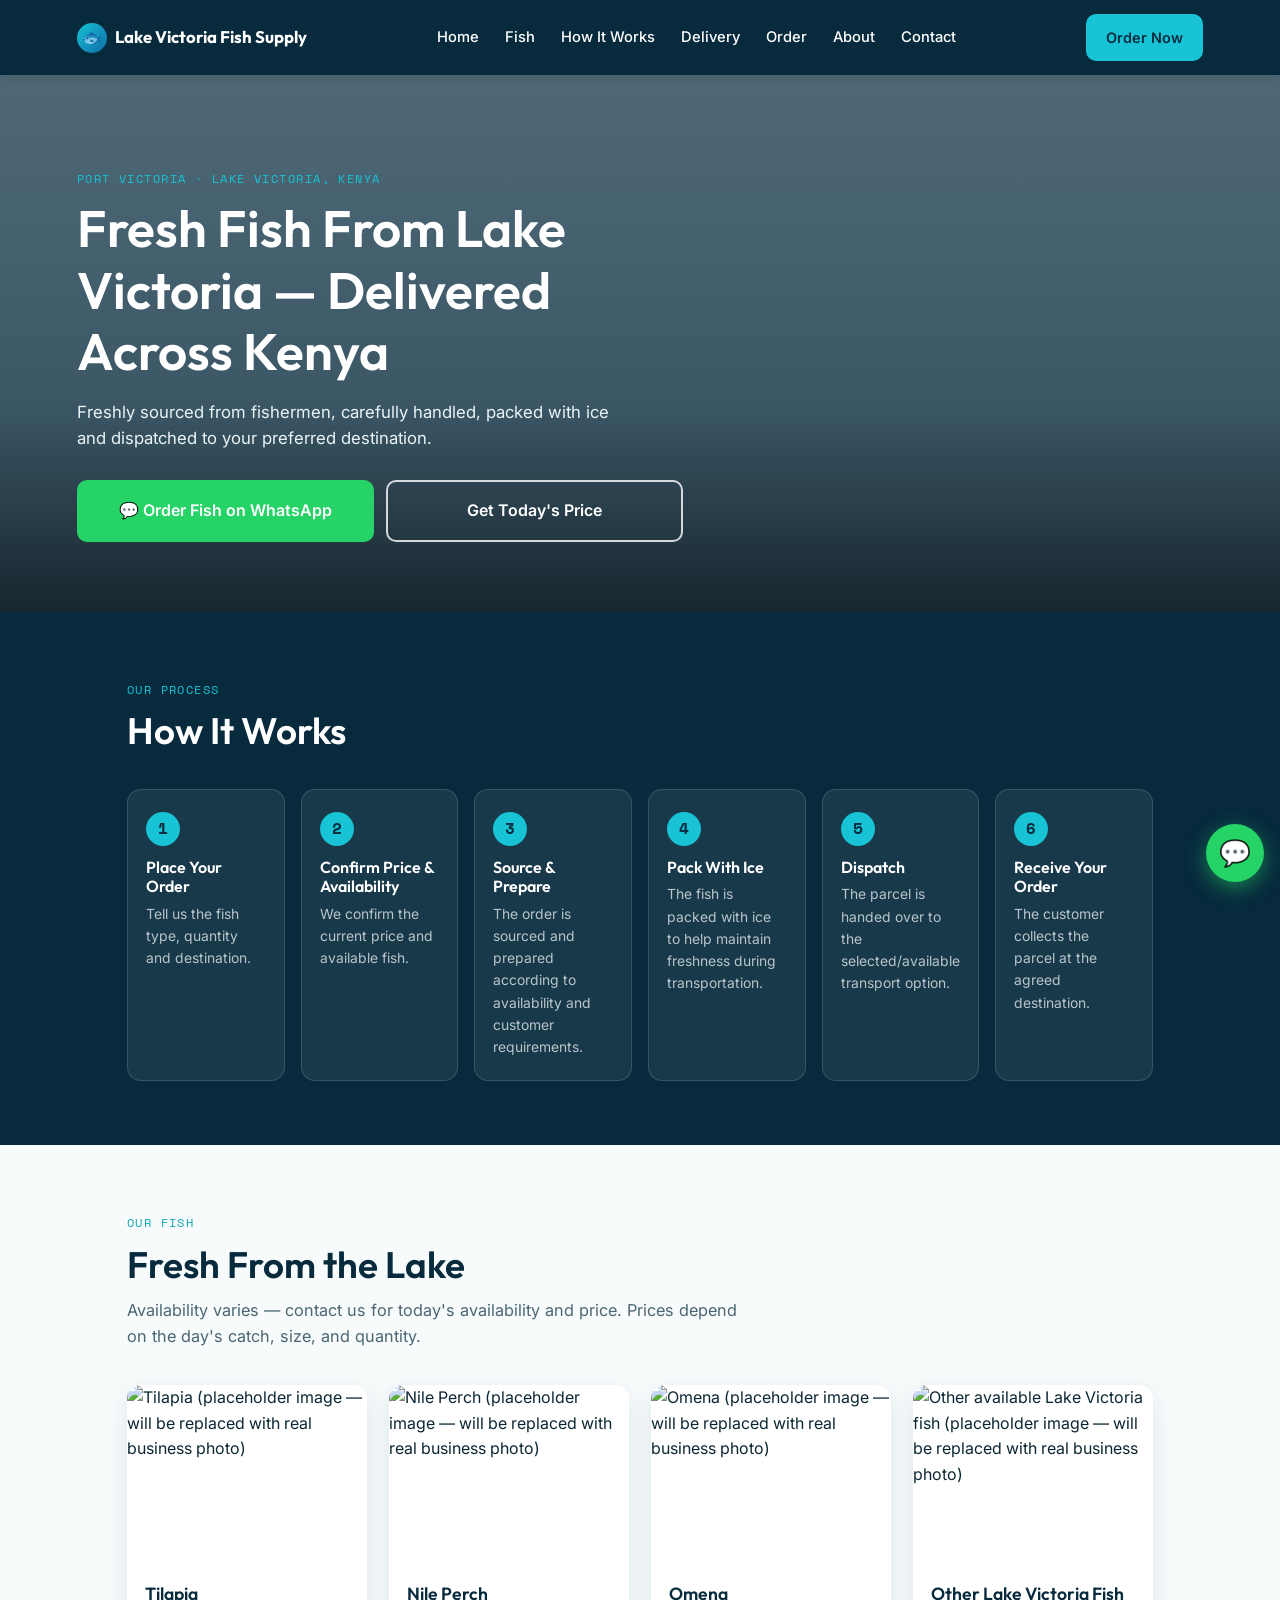
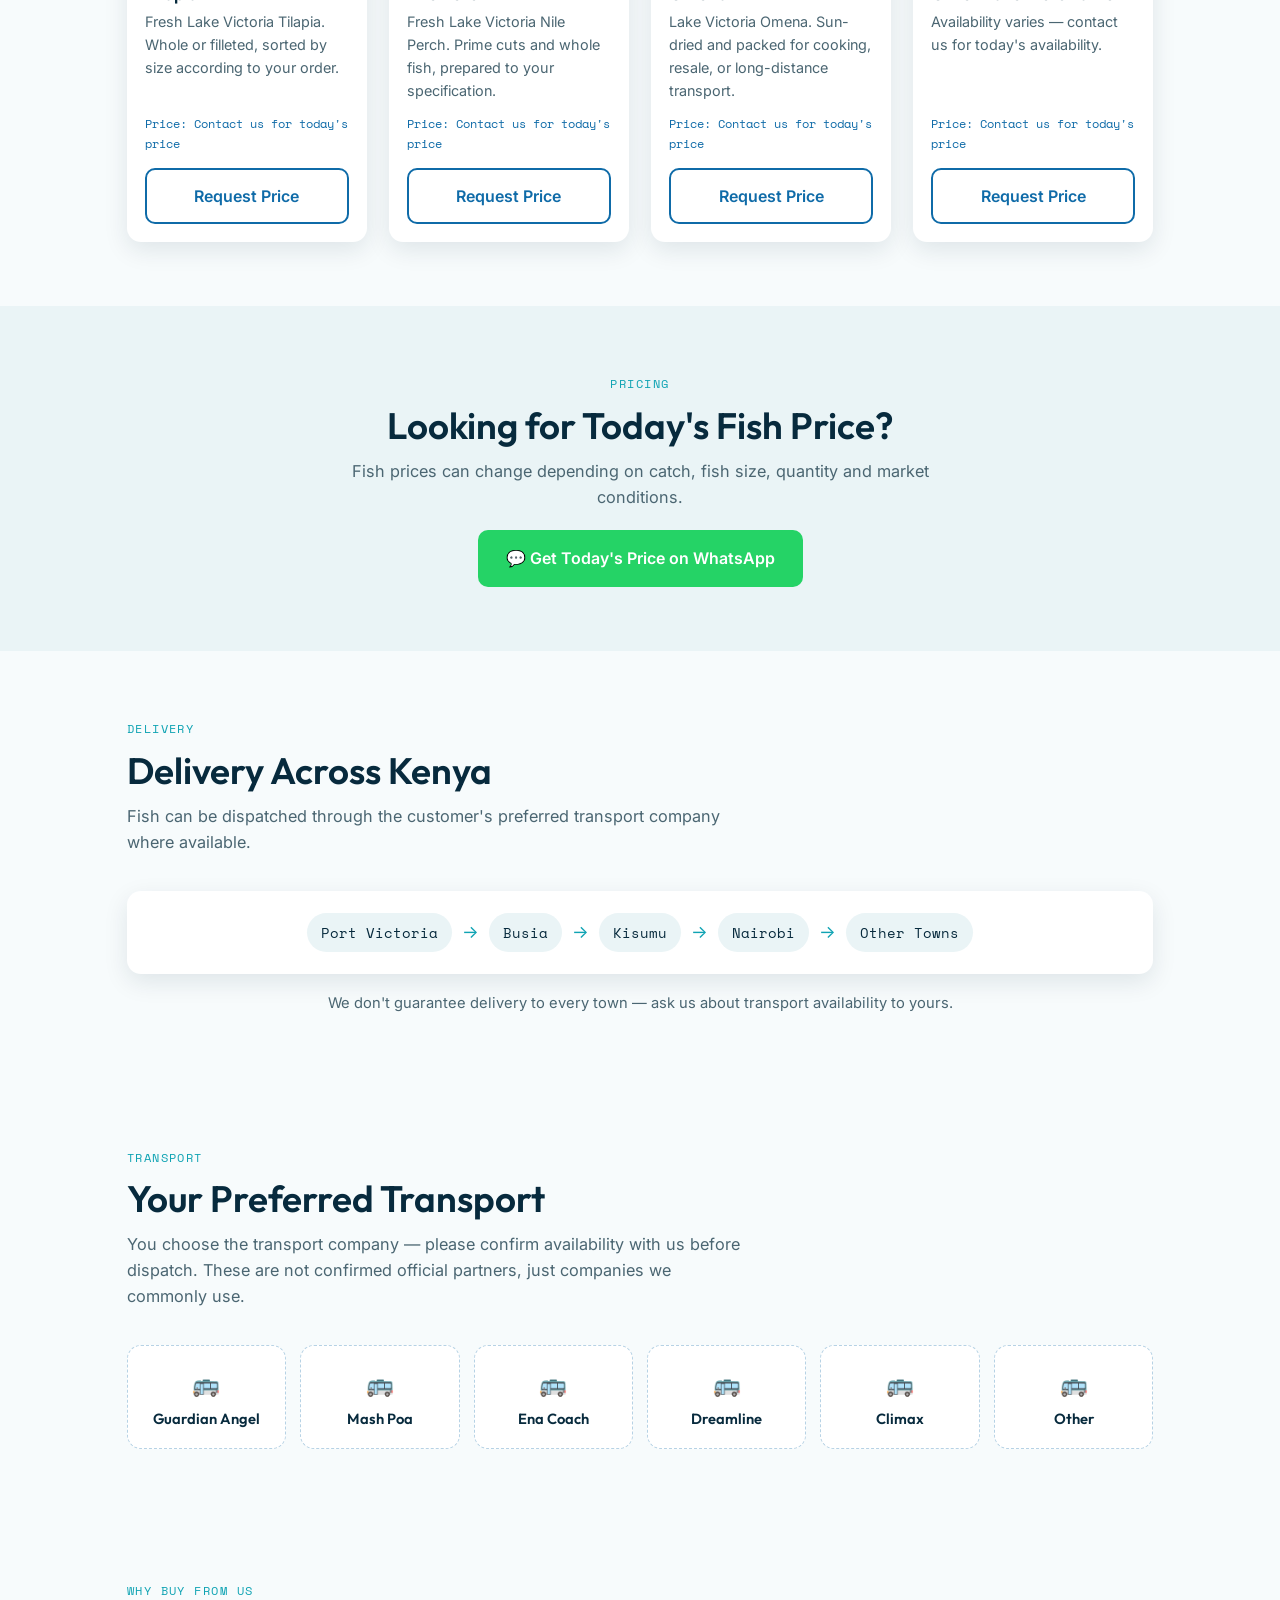
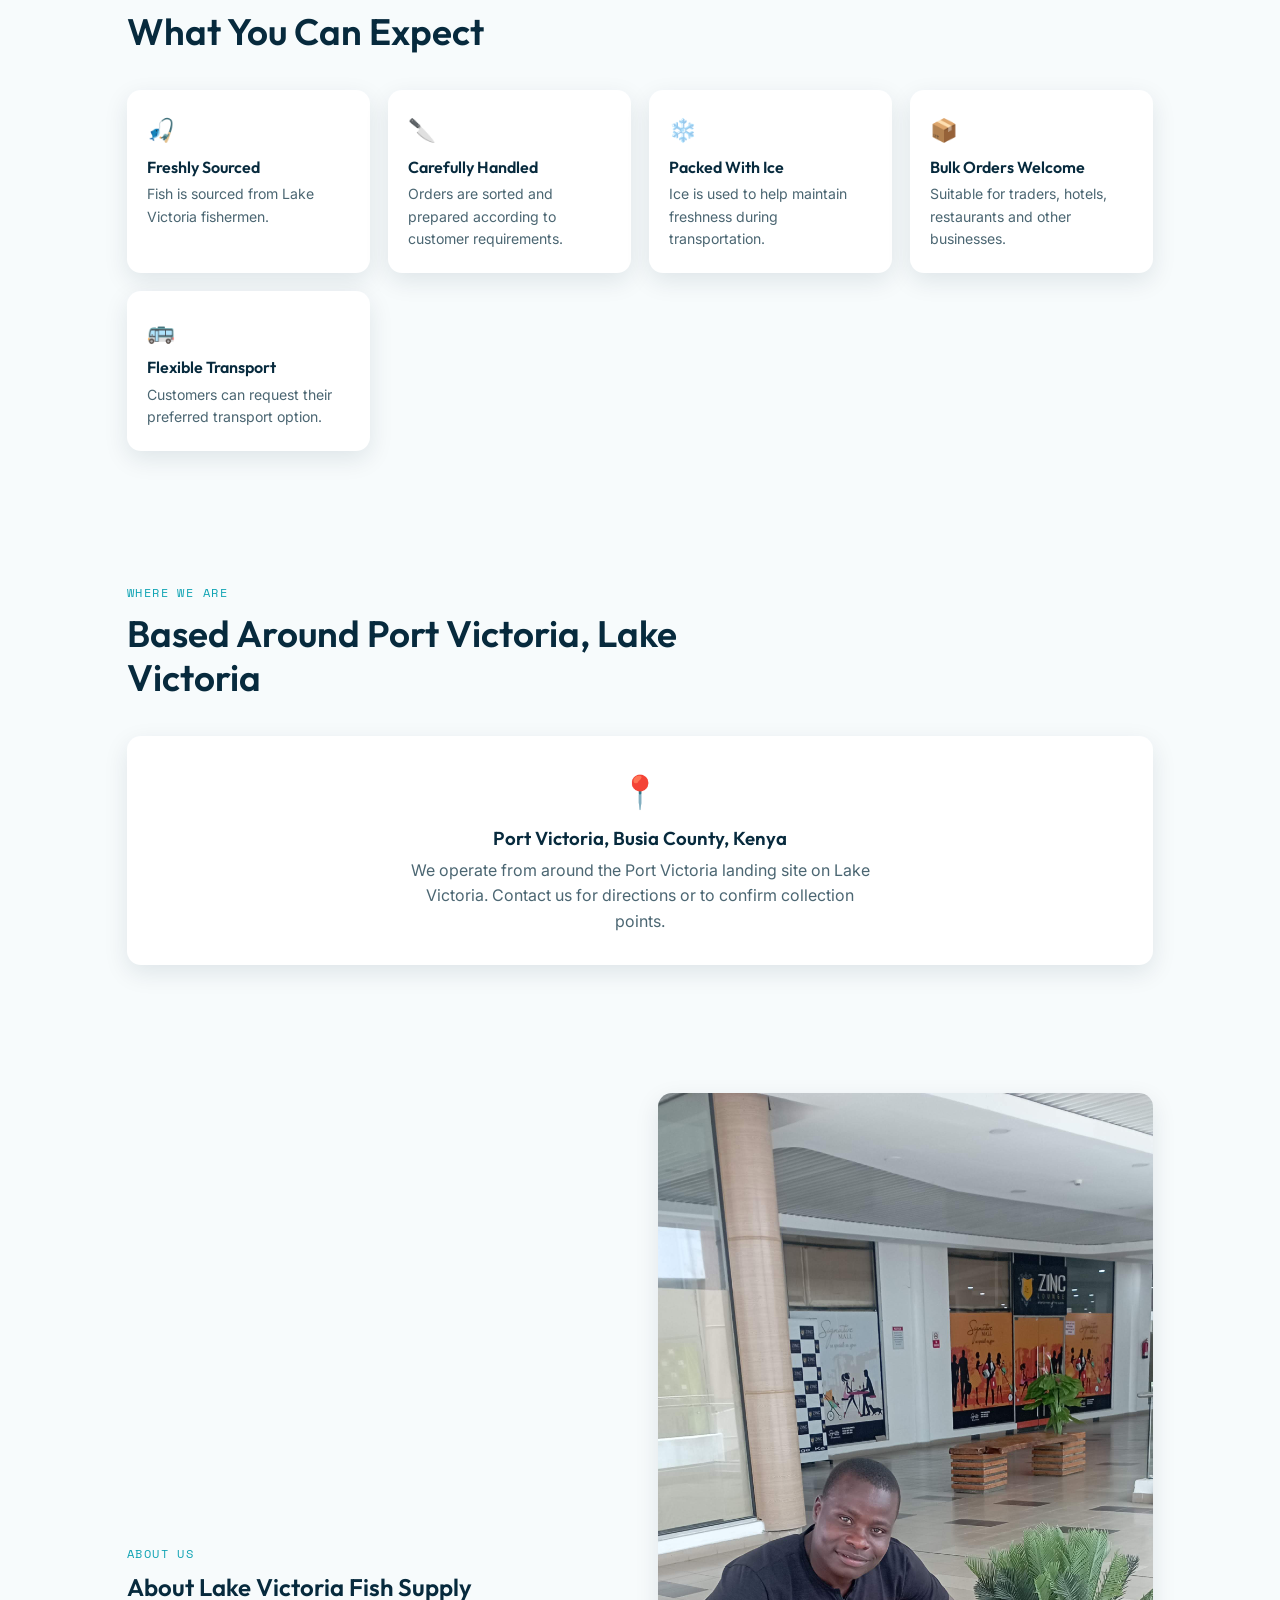
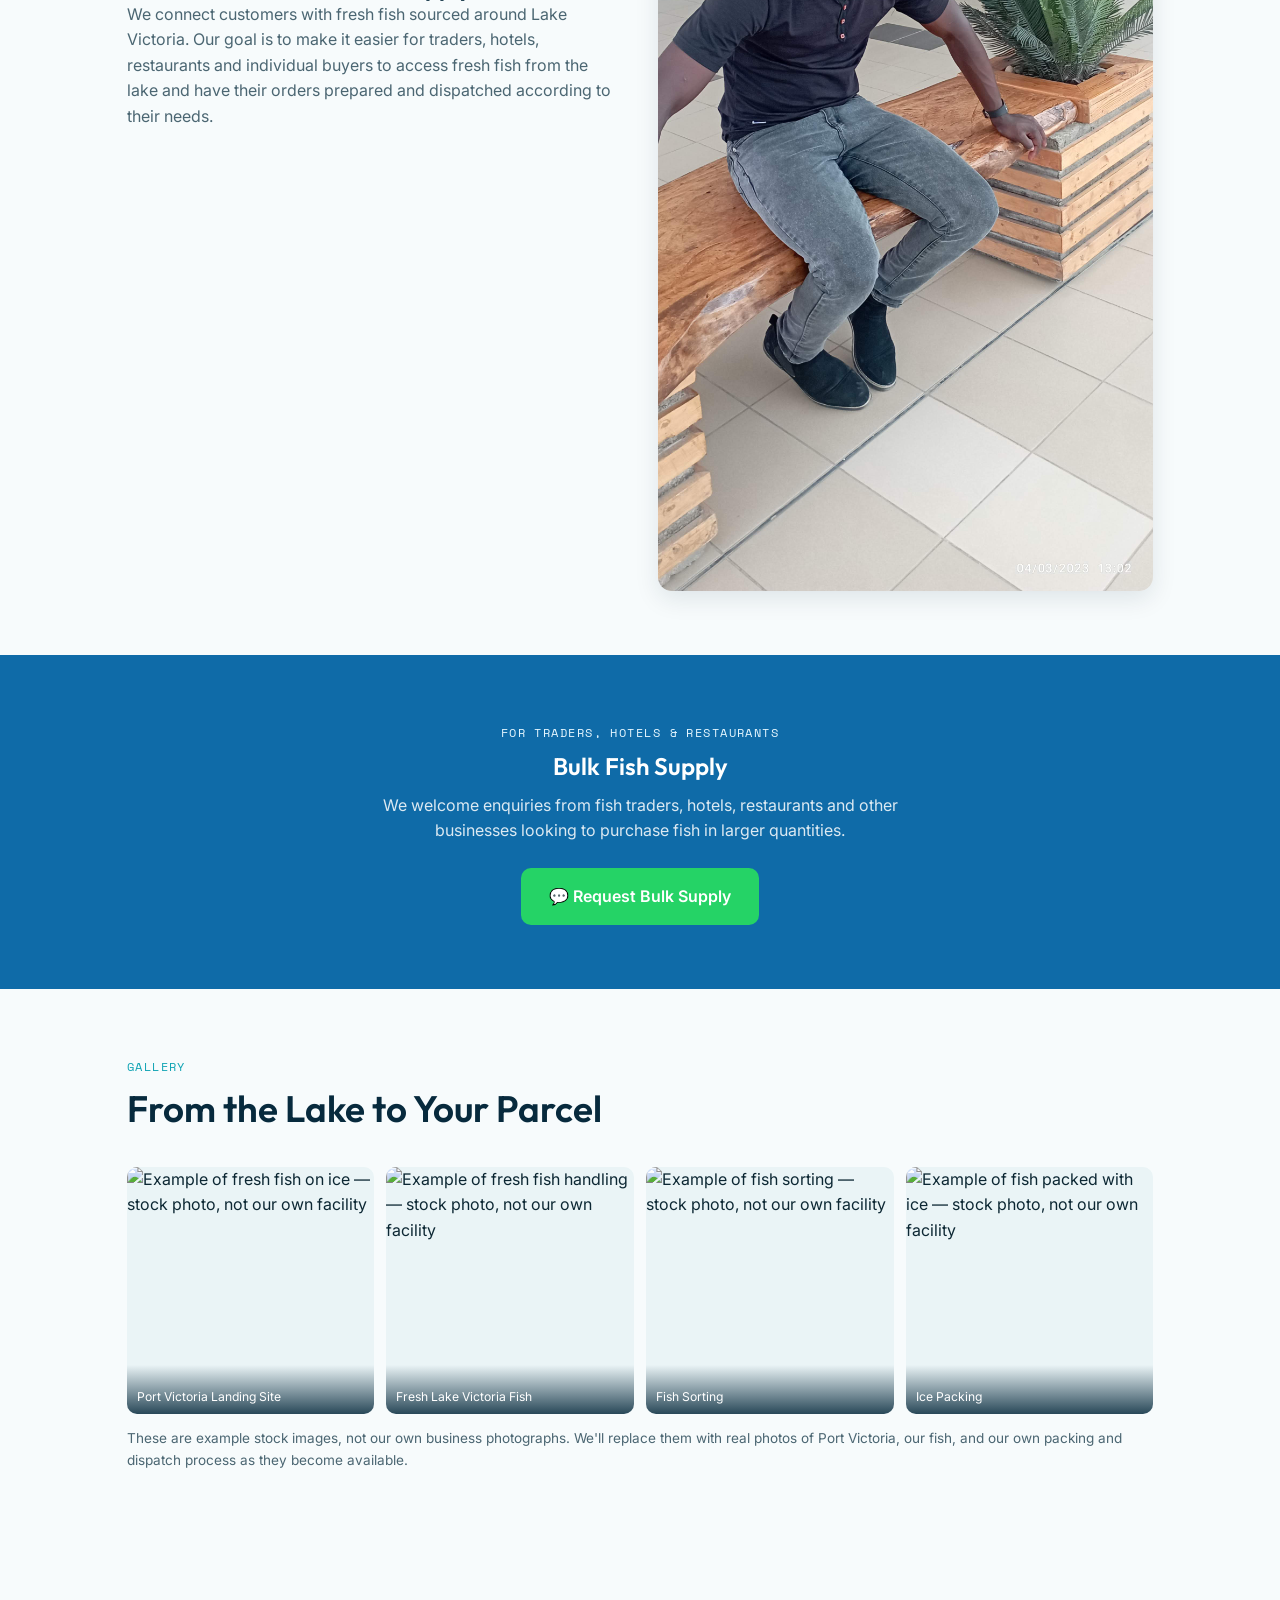
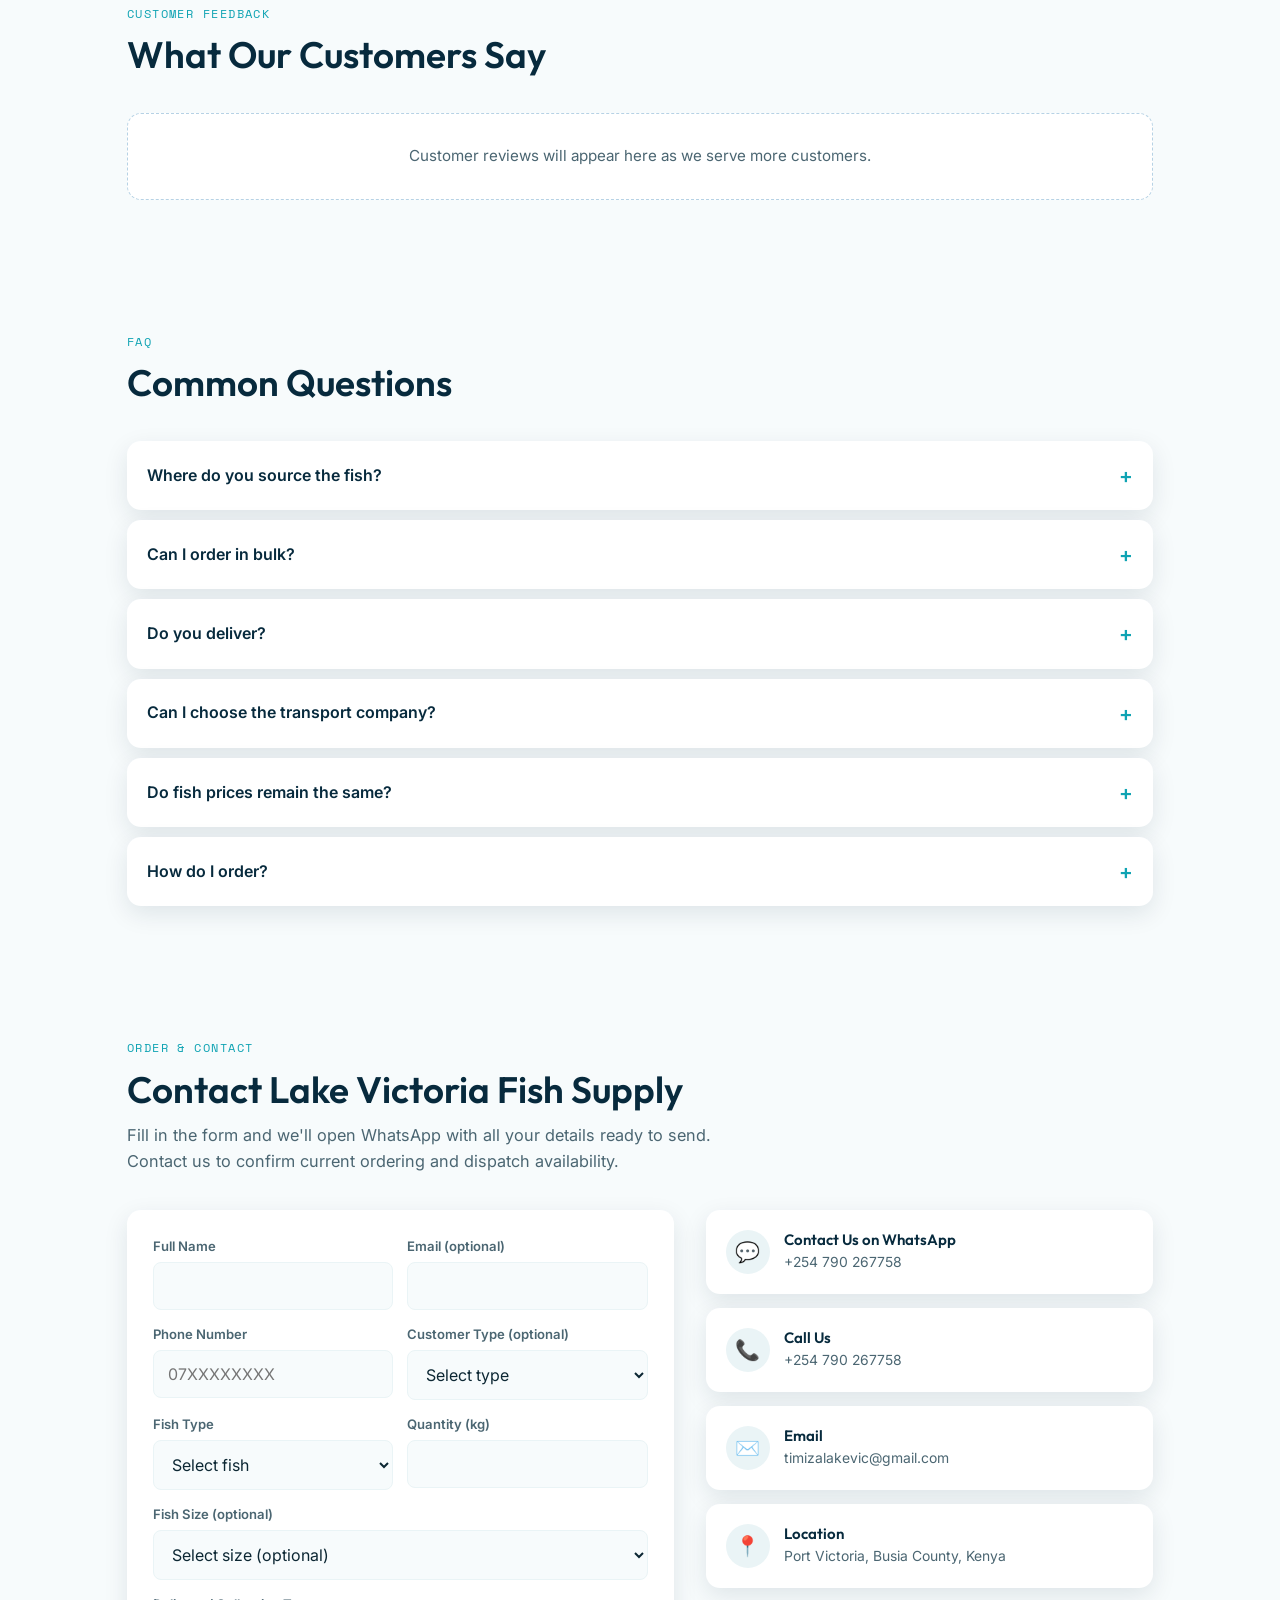
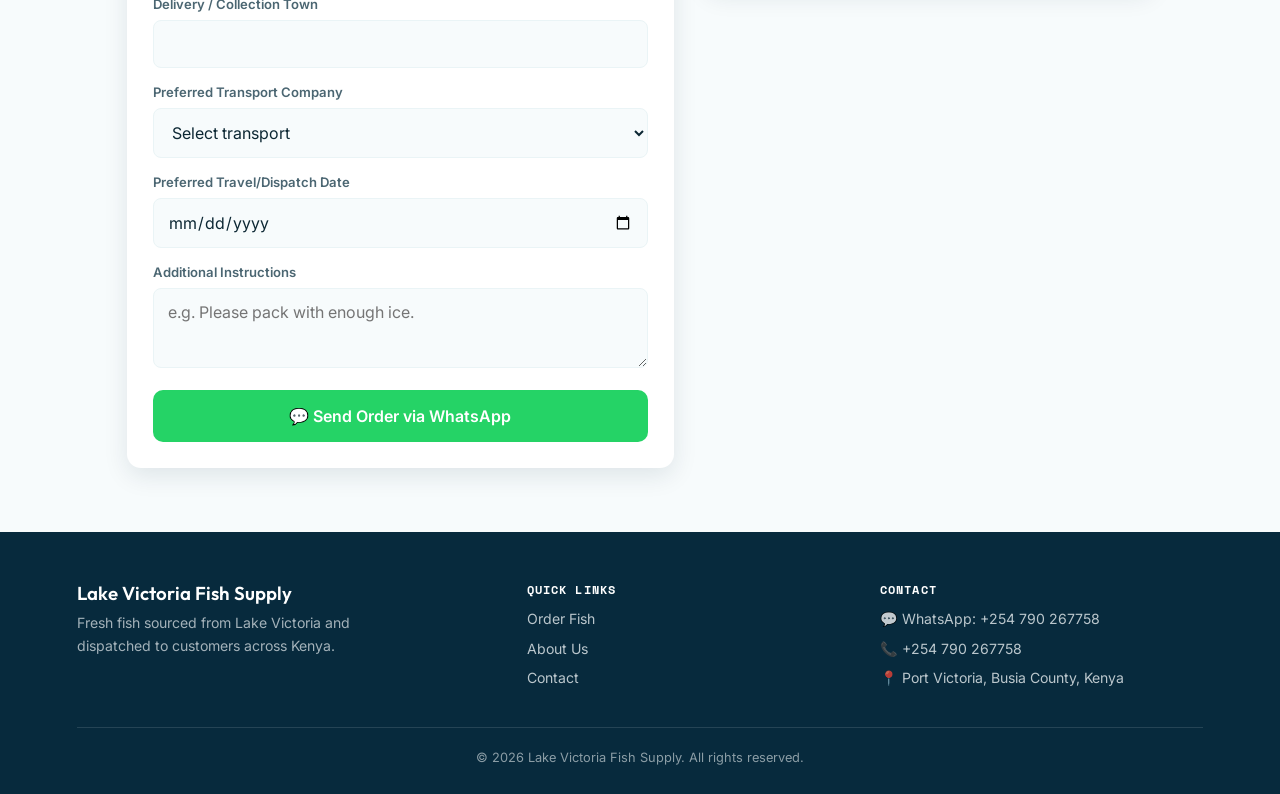
==== commit 91a8c2cf: "Update index.html" ====
--- a/index.html
+++ b/index.html
@@ -208,7 +208,7 @@
         <p>We connect customers with fresh fish sourced around Lake Victoria. Our goal is to make it easier for traders, hotels, restaurants and individual buyers to access fresh fish from the lake and have their orders prepared and dispatched according to their needs.</p>
       </div>
     </div>
-    <img src="images/about-photo.jpg" alt="Lake Victoria Fish Supply" loading="lazy">
+    <img src="about-photo-2.jpg" alt="Lake Victoria Fish Supply" loading="lazy">
   </div>
 </section>
 
@@ -399,6 +399,6 @@
 
 <a class="fab-whatsapp" href="#" data-wa-message="Hello Lake Victoria Fish Supply, I would like to enquire about today's fish prices and availability." aria-label="Chat on WhatsApp">💬</a>
 
-<script src="script.js"></script>
+<script src="script-5.js"></script>
 </body>
 </html>
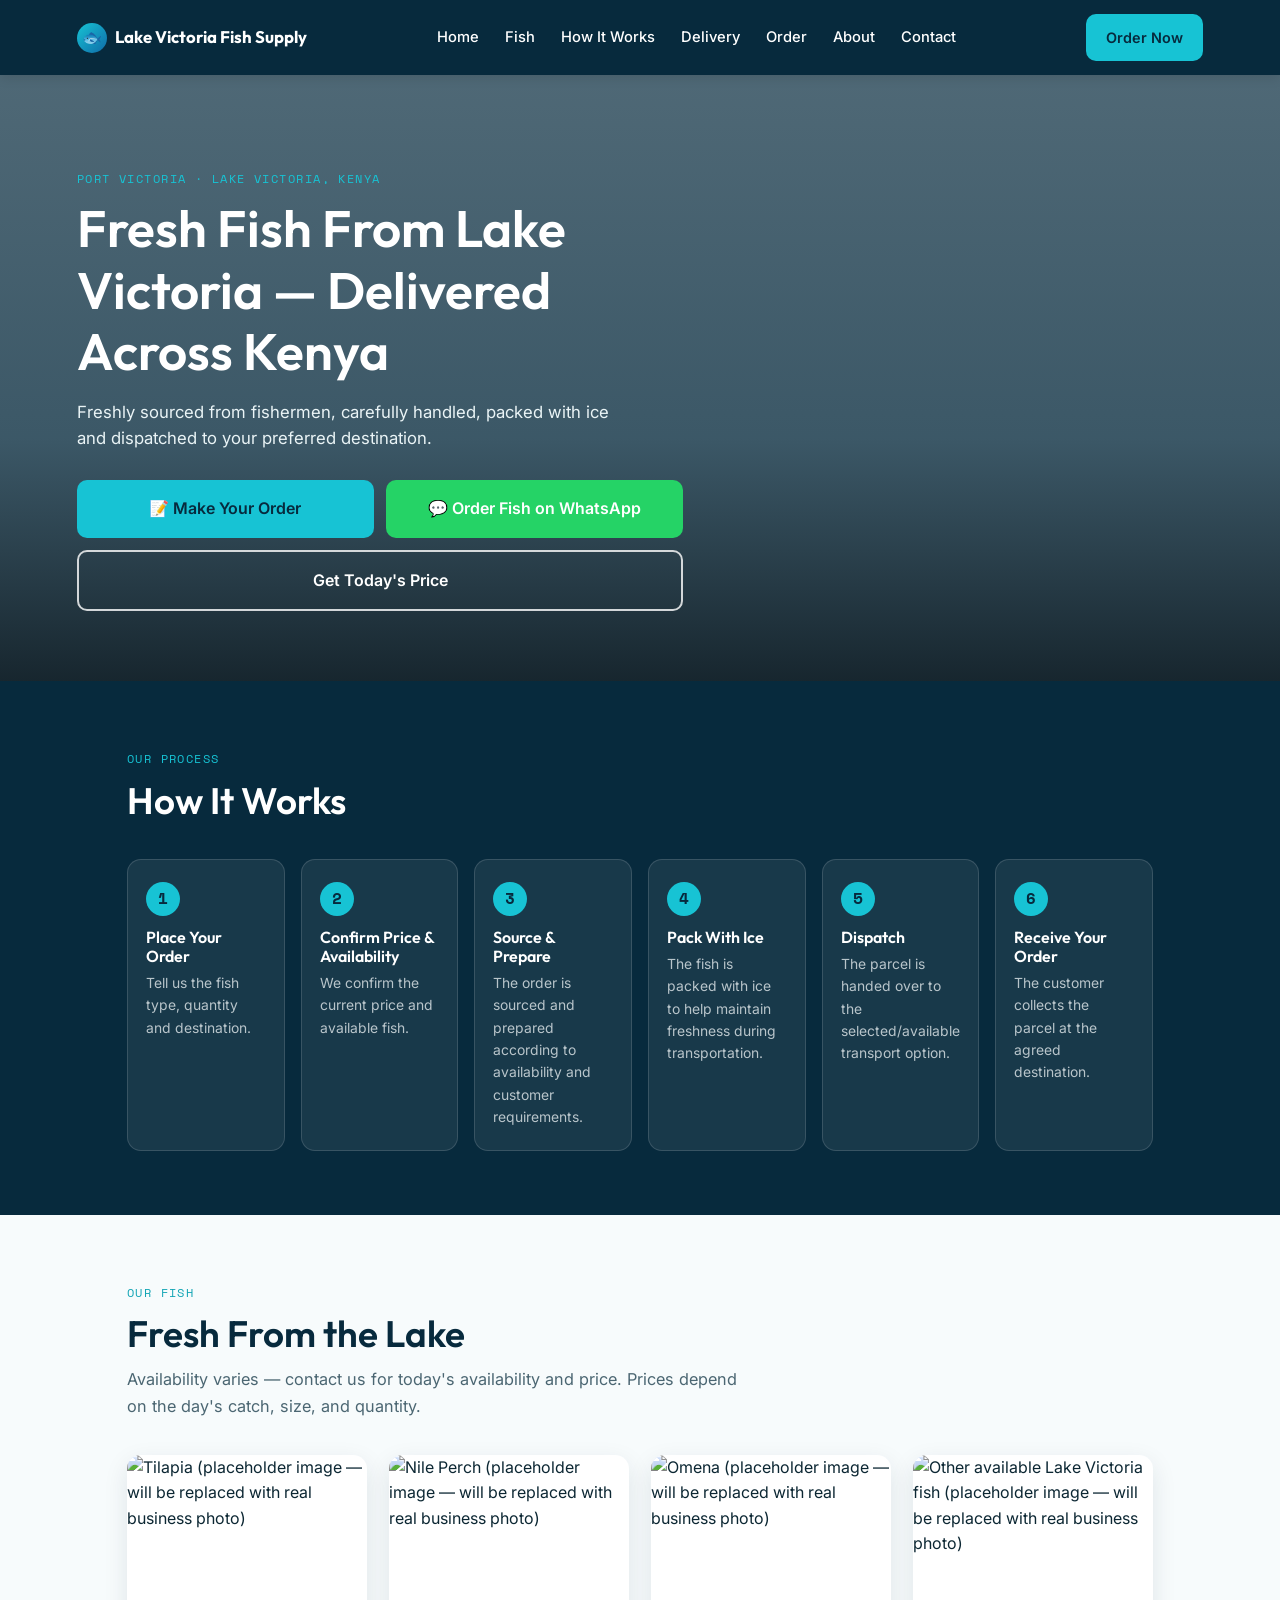
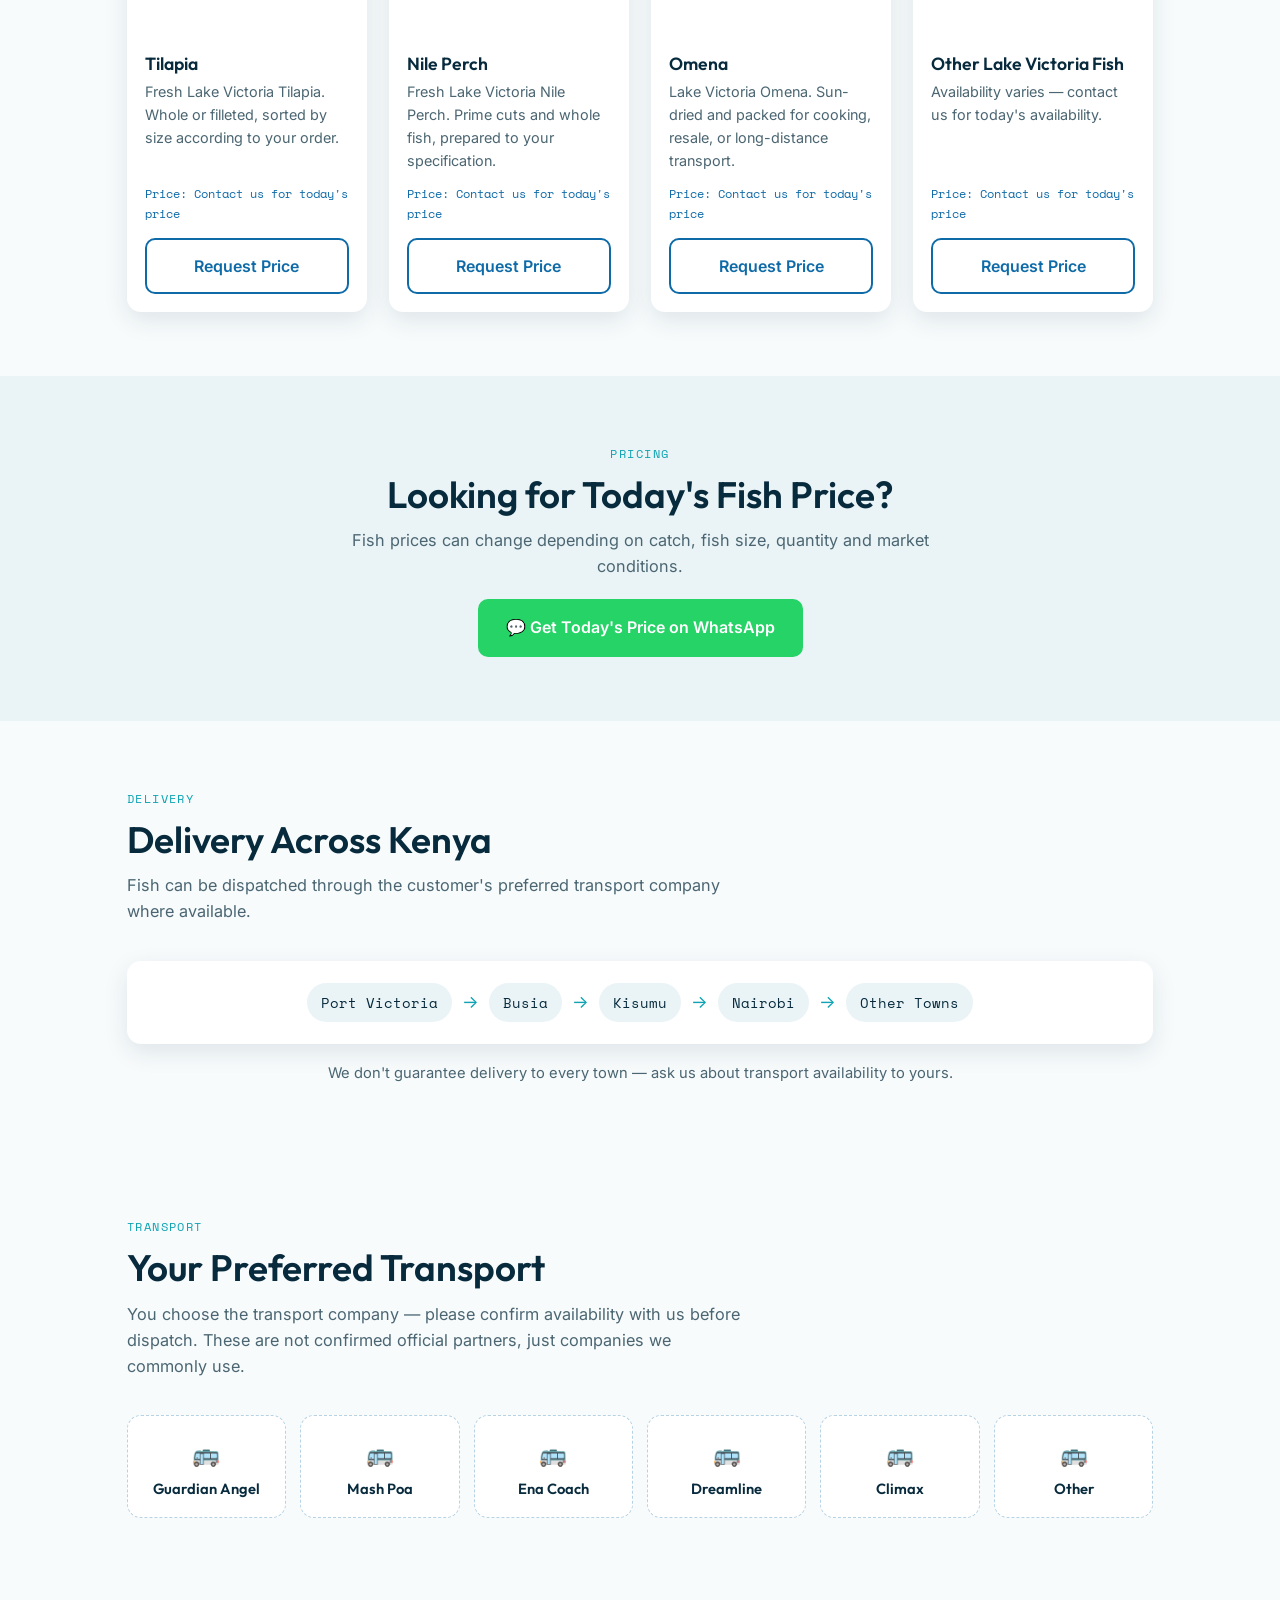
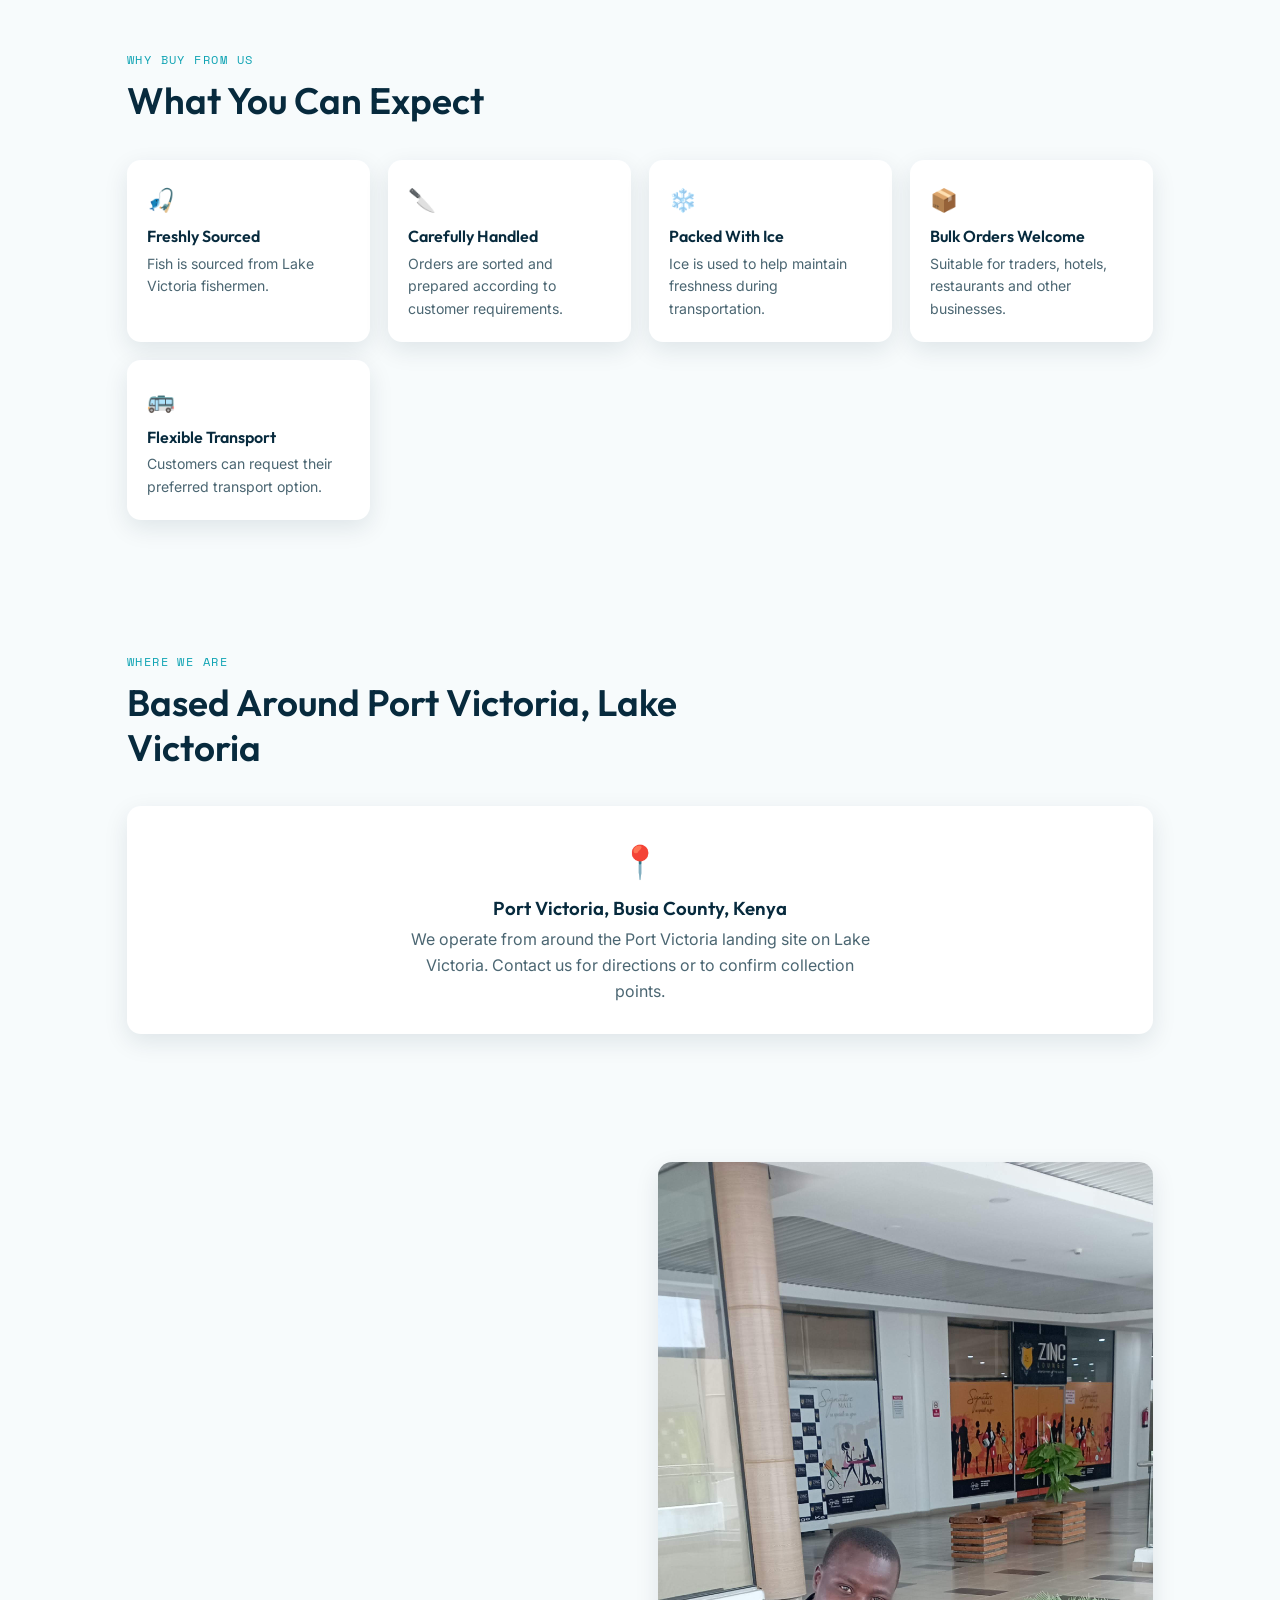
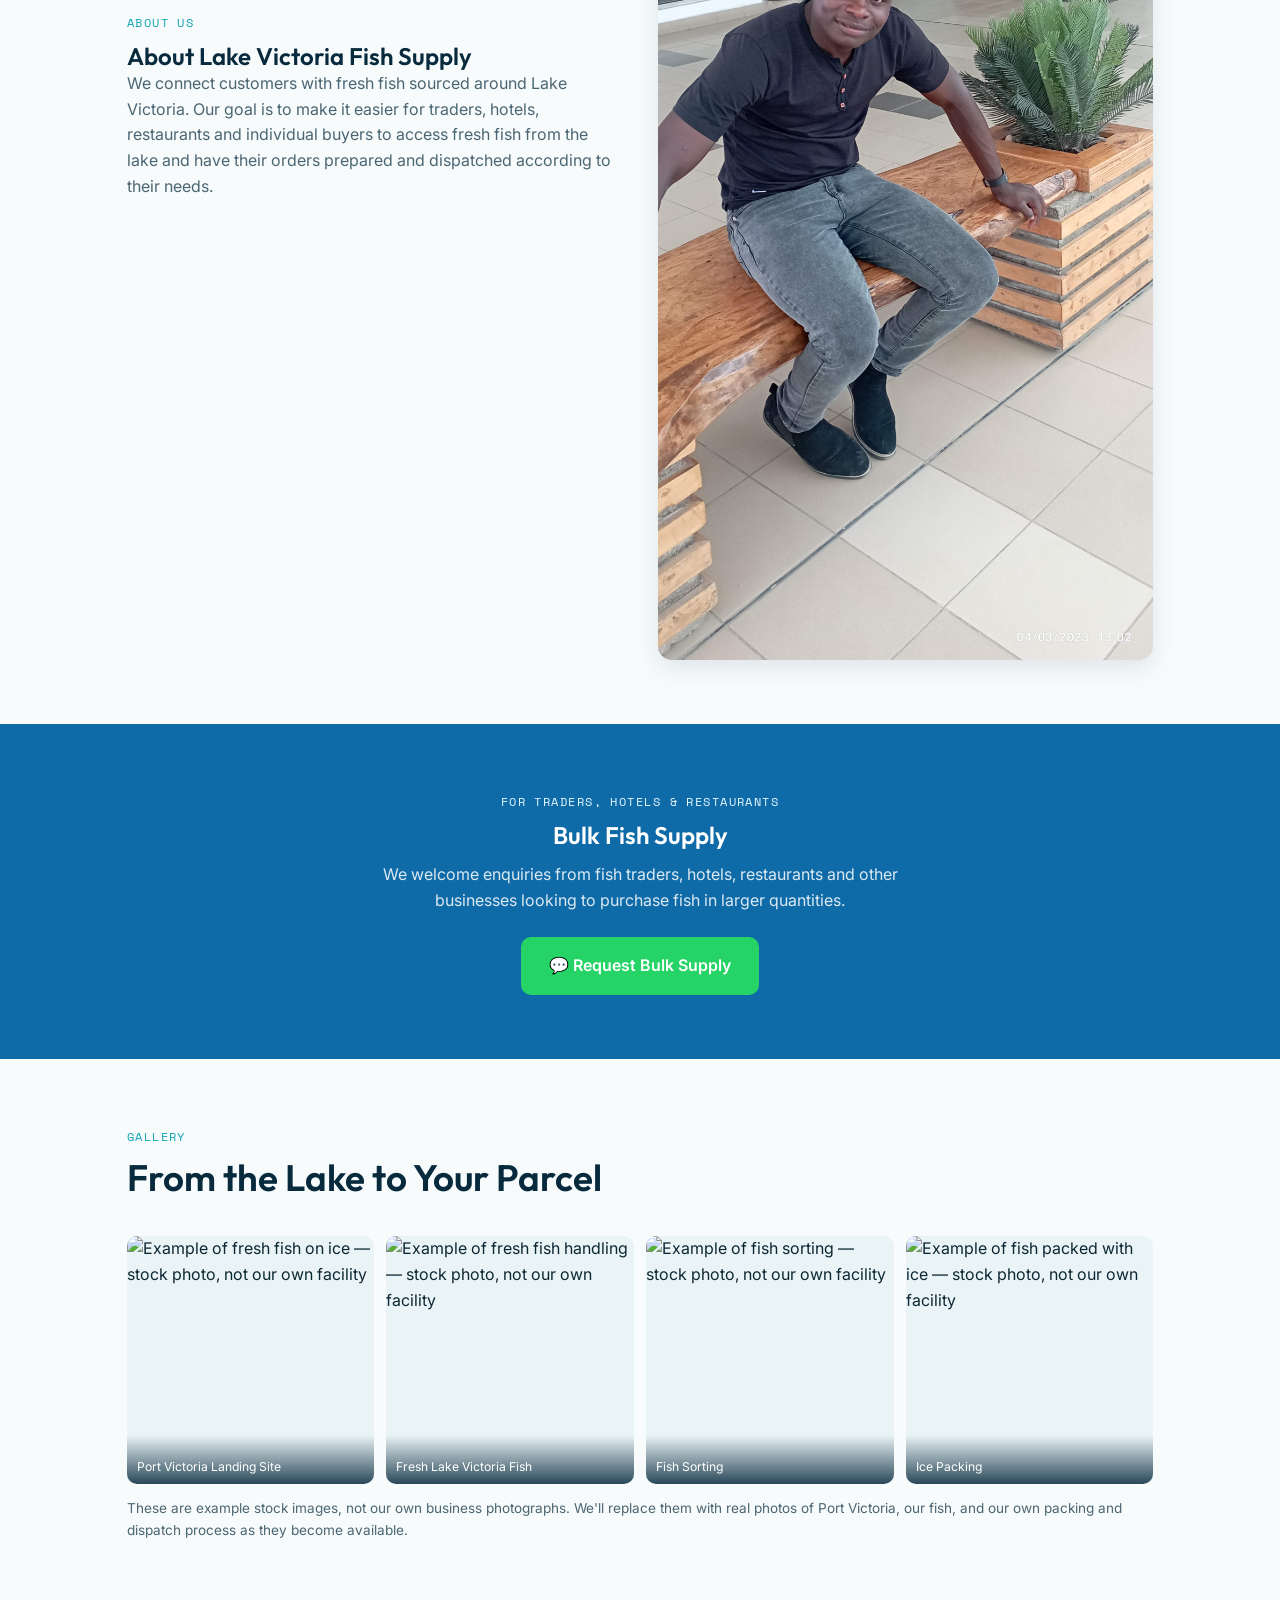
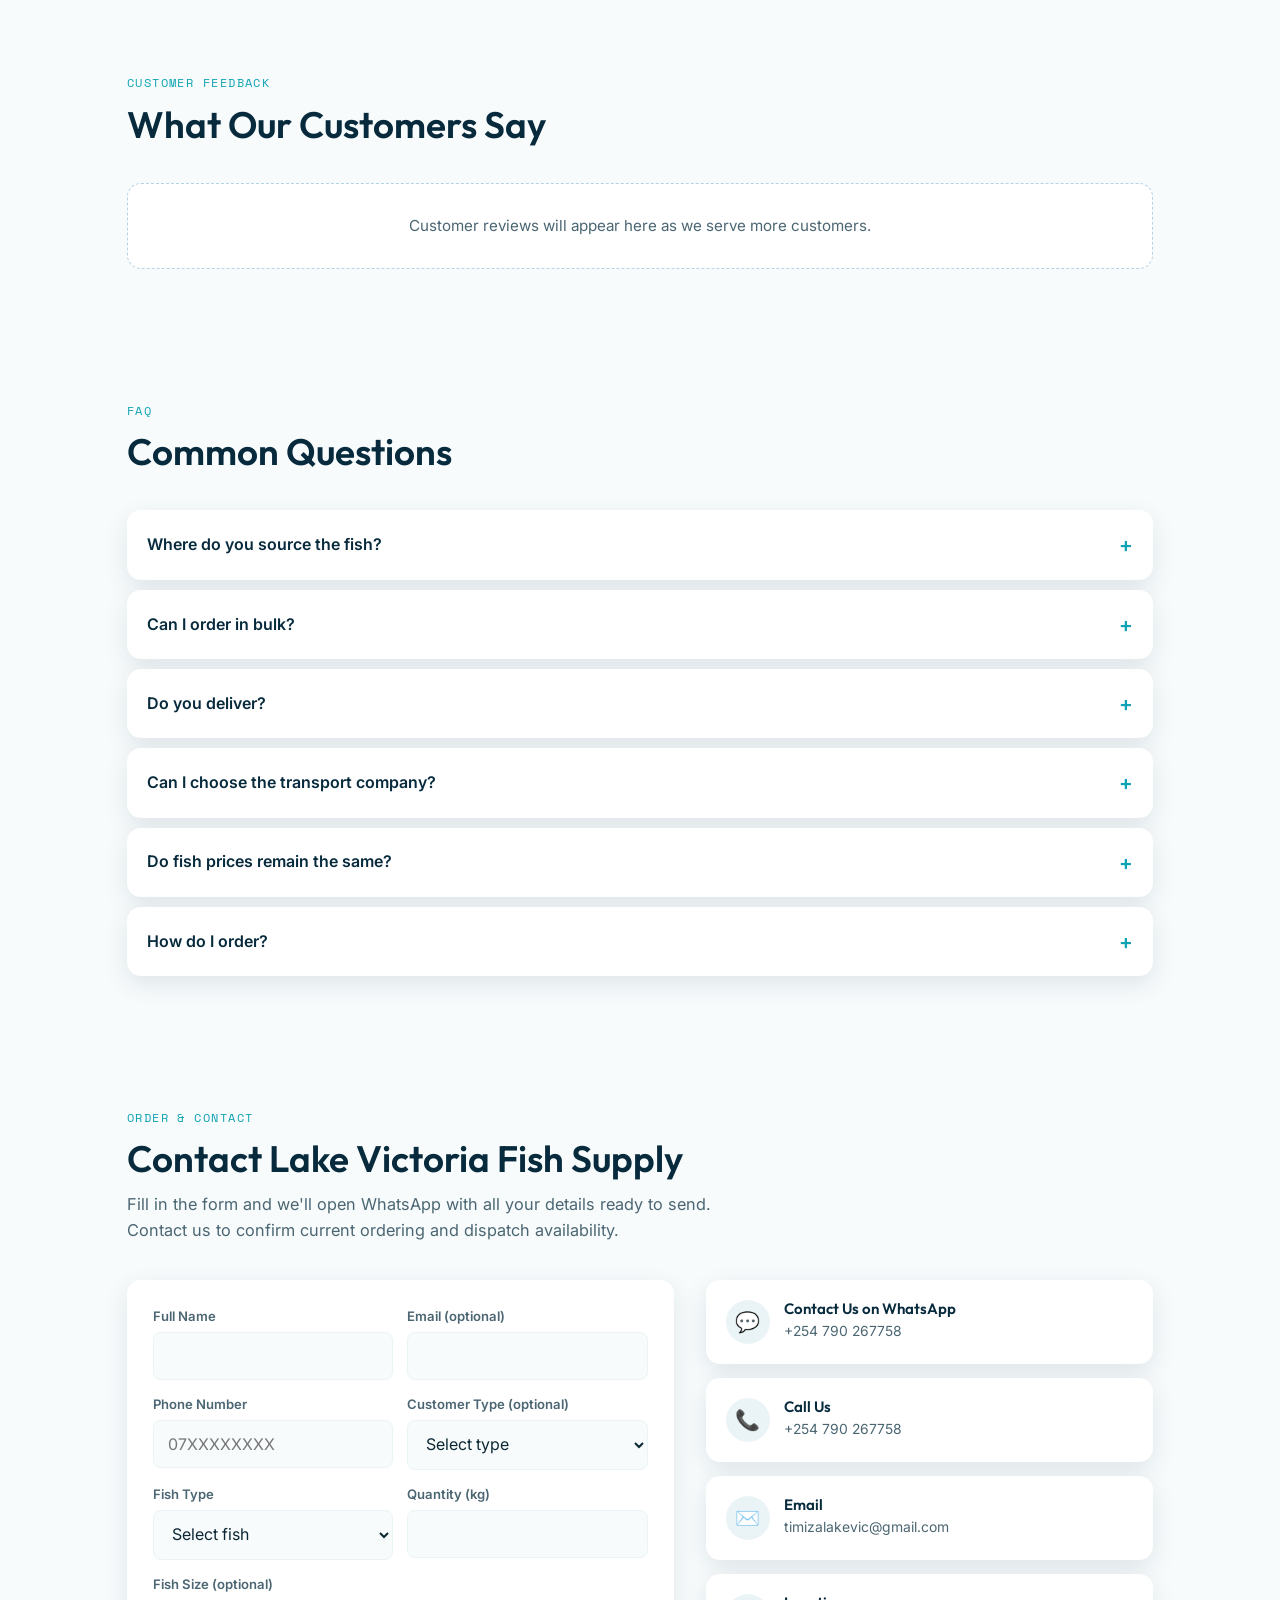
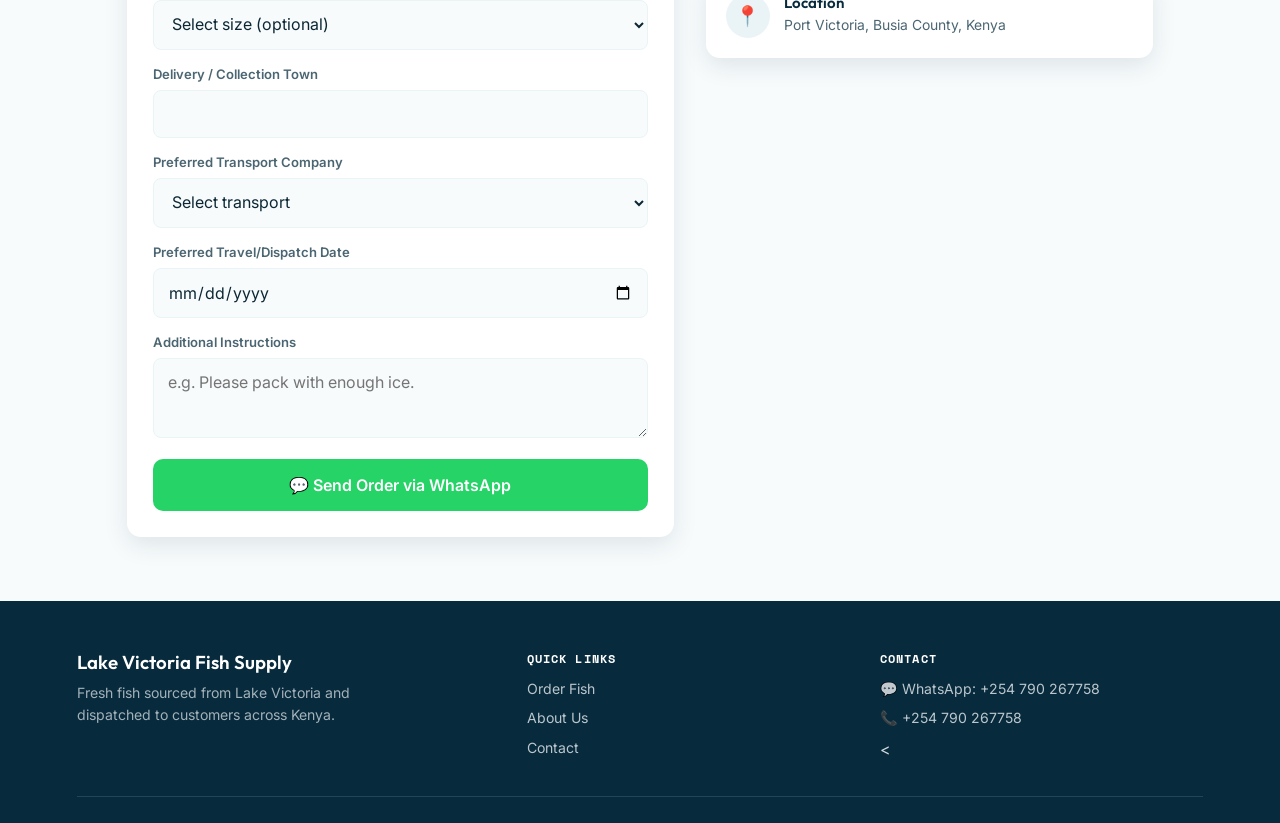
==== commit 3bdc0684: "Update index.html" ====
--- a/index.html
+++ b/index.html
@@ -48,6 +48,7 @@
     <h1>Fresh Fish From Lake Victoria — Delivered Across Kenya</h1>
     <p class="sub">Freshly sourced from fishermen, carefully handled, packed with ice and dispatched to your preferred destination.</p>
     <div class="hero-actions">
+      <a href="#order" class="btn btn-primary">📝 Make Your Order</a>
       <a href="#" class="btn btn-whatsapp" data-wa-message="Hello Lake Victoria Fish Supply, I would like to place an order for fish.">💬 Order Fish on WhatsApp</a>
       <a href="#" class="btn btn-ghost" data-wa-message="Hello Lake Victoria Fish Supply, I would like to know today's fish prices and availability.">Get Today's Price</a>
     </div>
@@ -391,14 +392,4 @@
       <h4>Contact</h4>
       <p>💬 WhatsApp: +254 790 267758</p>
       <p>📞 +254 790 267758</p>
-      <p>📍 Port Victoria, Busia County, Kenya</p>
-    </div>
-  </div>
-  <div class="footer-bottom">&copy; 2026 Lake Victoria Fish Supply. All rights reserved.</div>
-</footer>
-
-<a class="fab-whatsapp" href="#" data-wa-message="Hello Lake Victoria Fish Supply, I would like to enquire about today's fish prices and availability." aria-label="Chat on WhatsApp">💬</a>
-
-<script src="script-5.js"></script>
-</body>
-</html>
+      <
